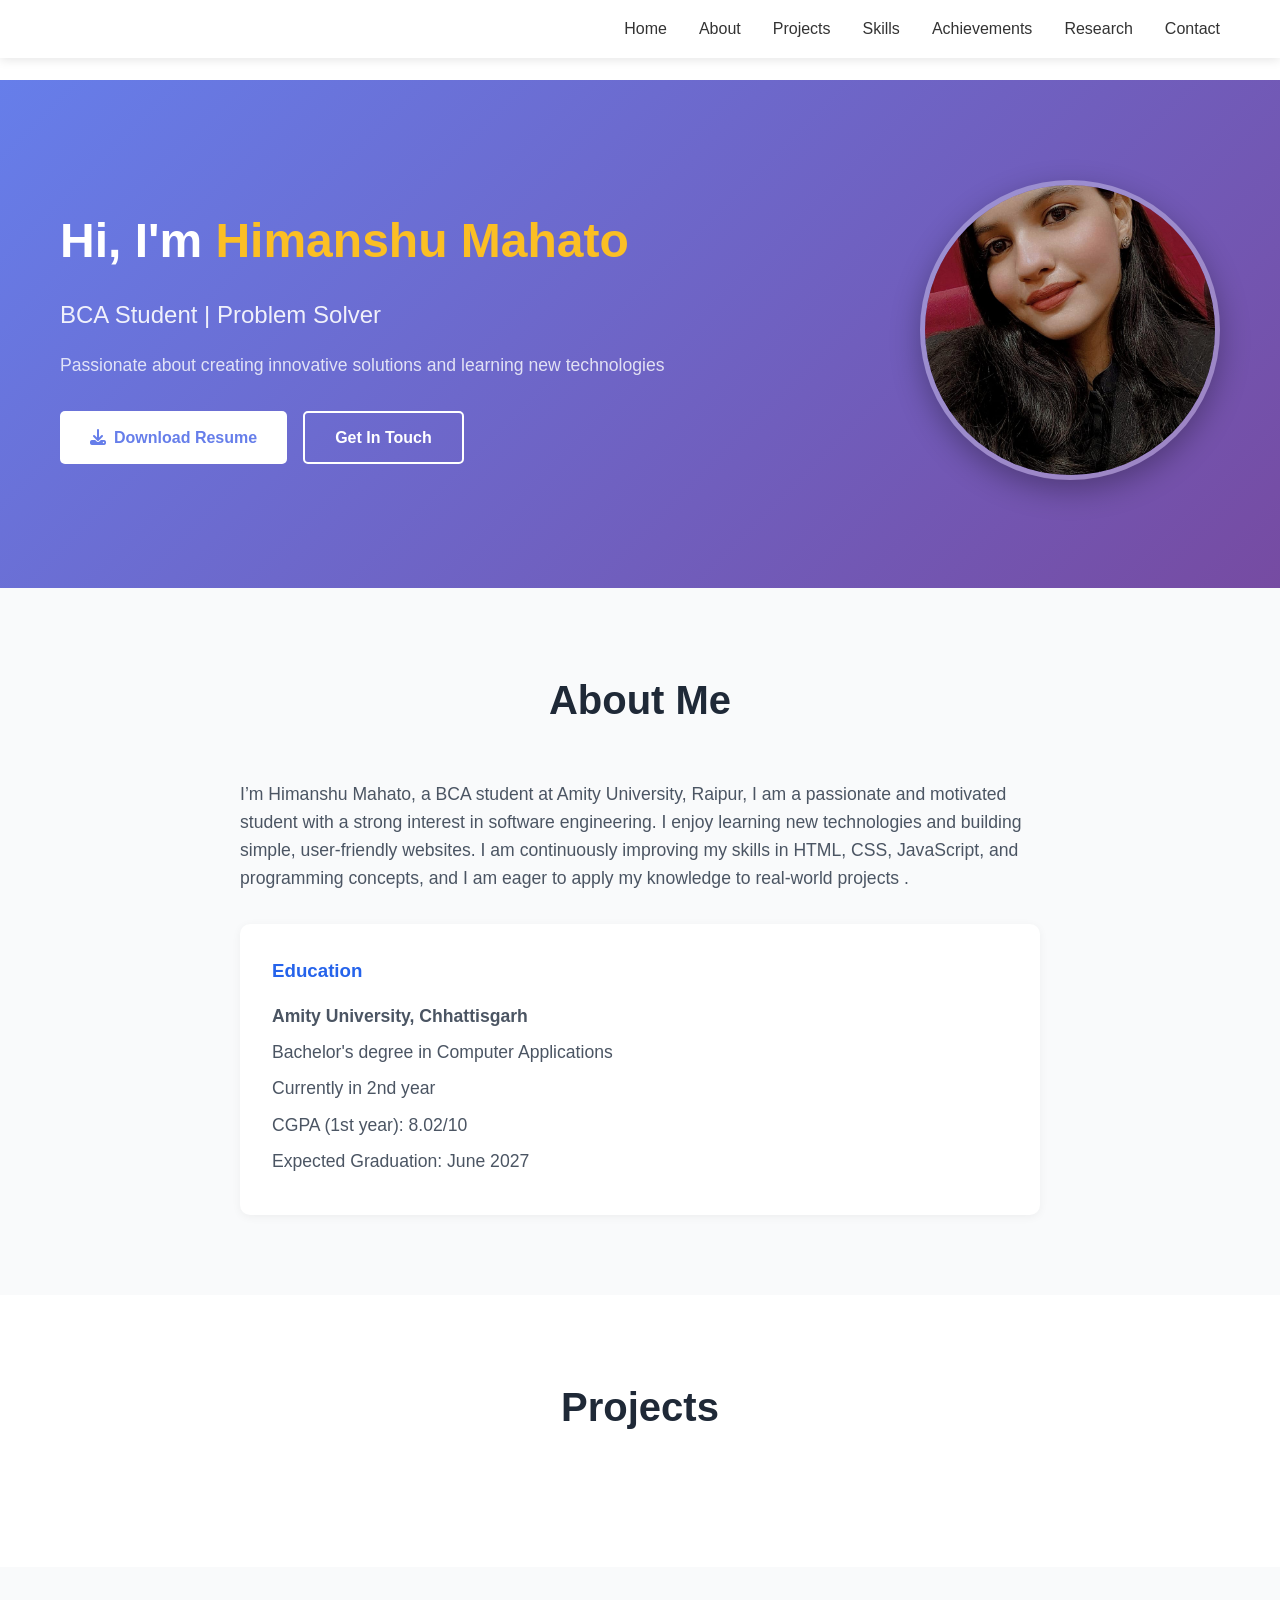
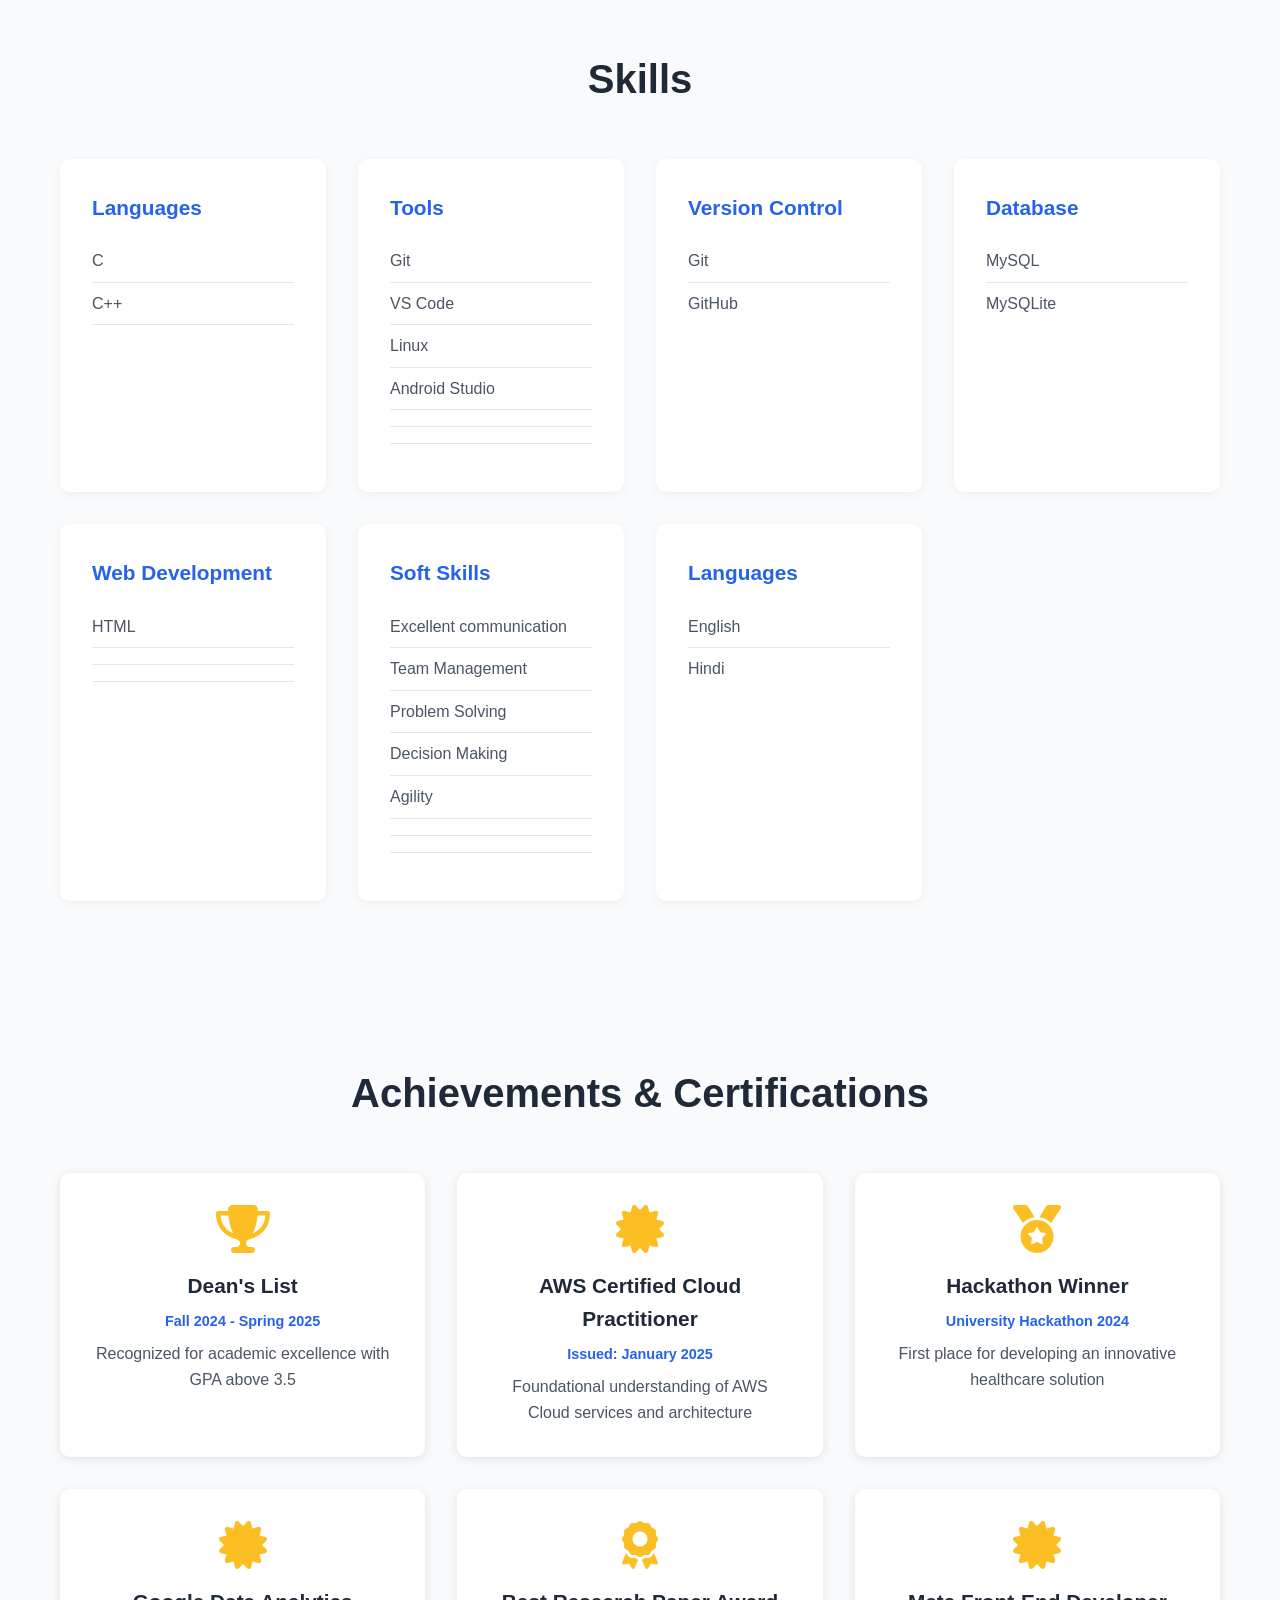
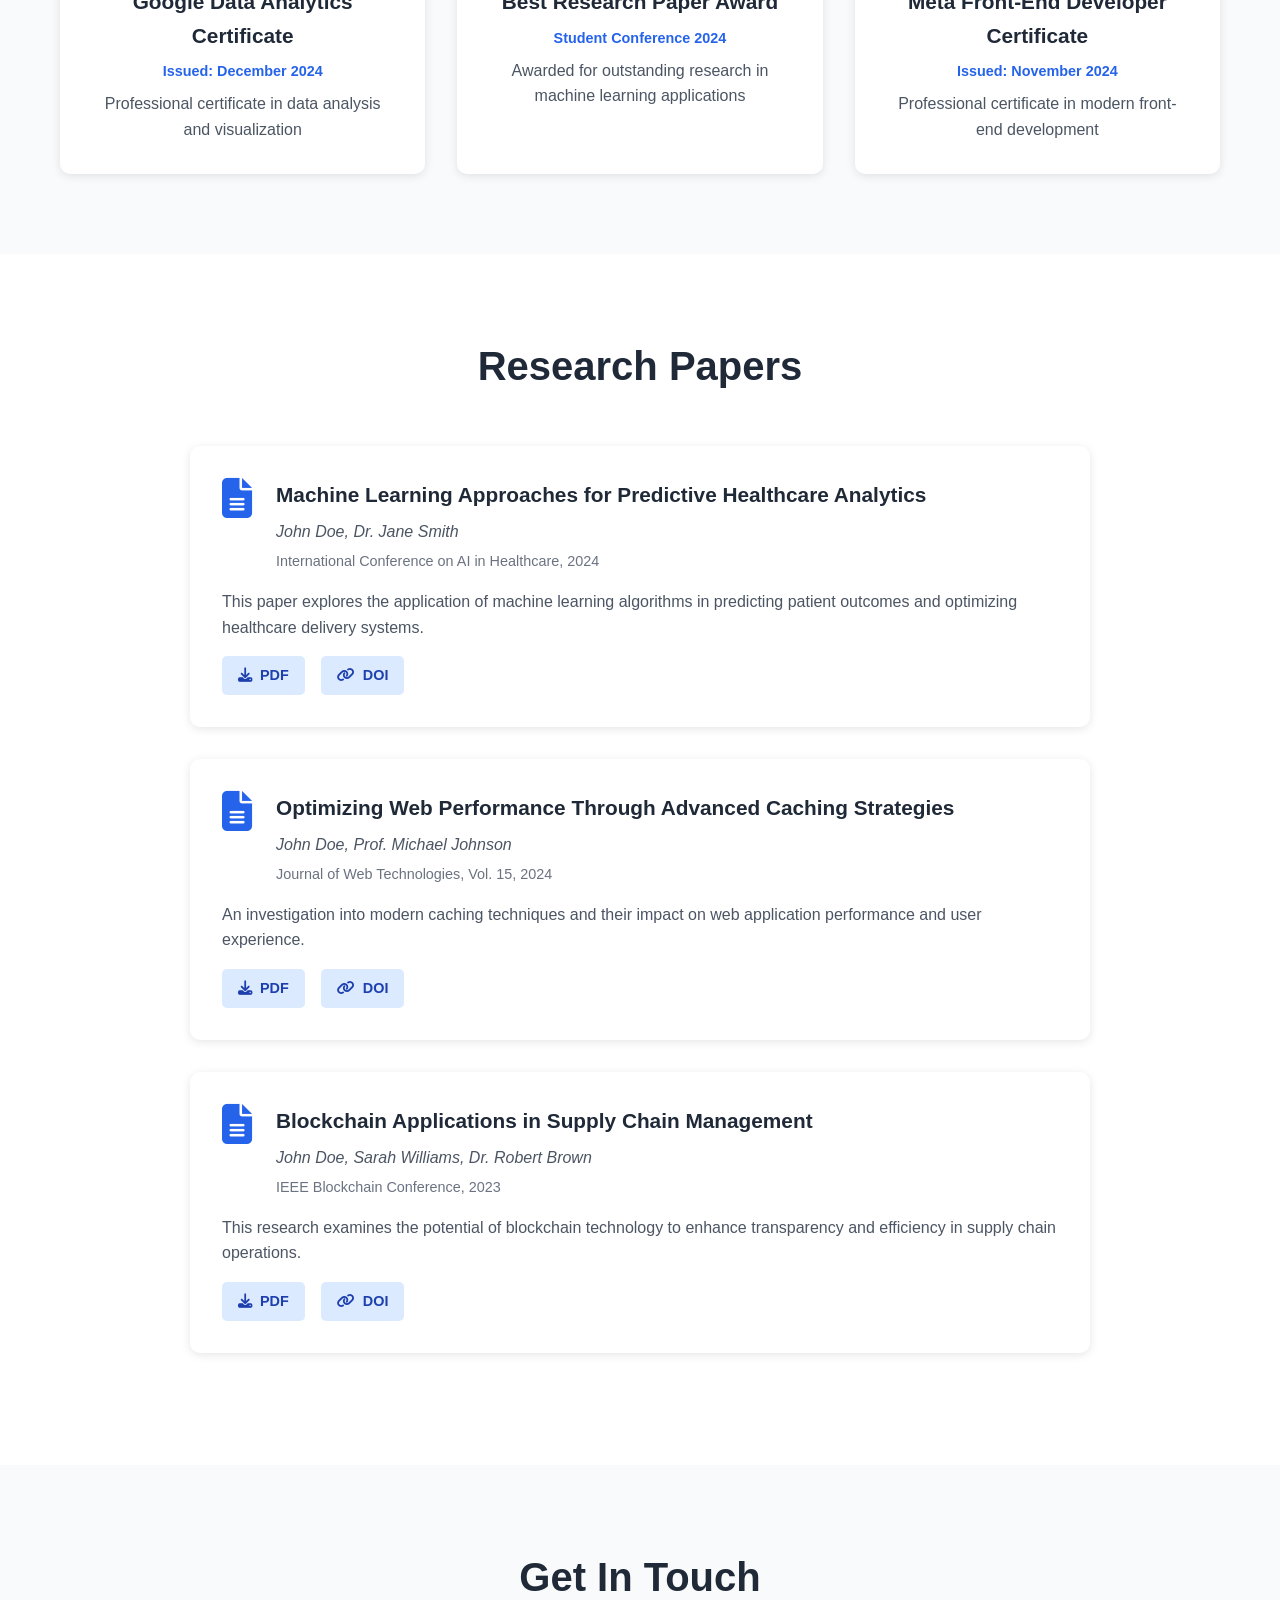
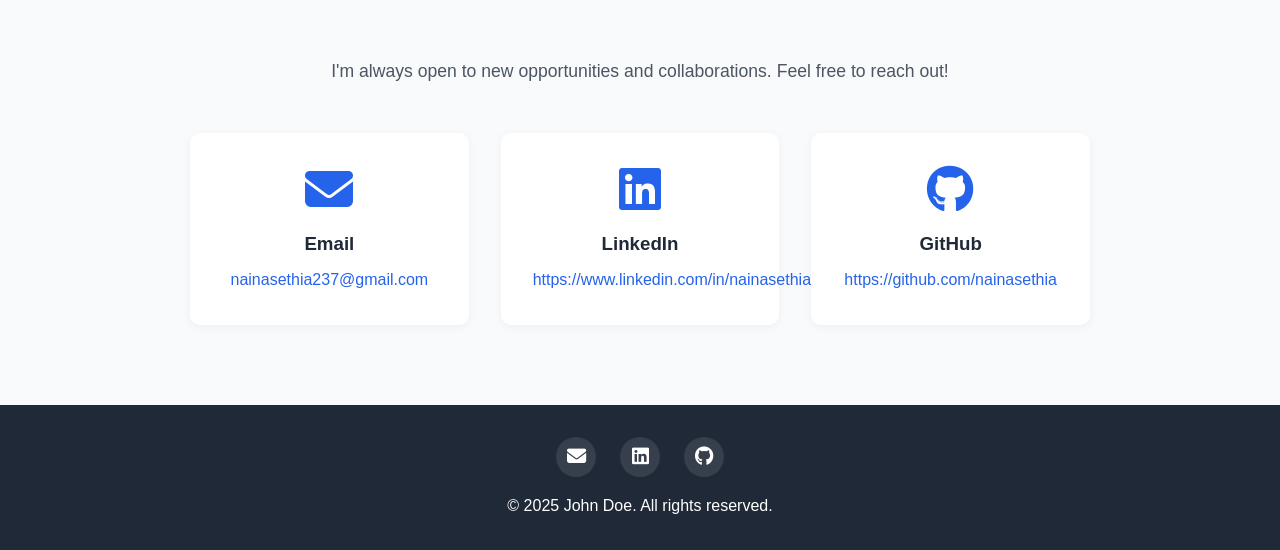
==== index.html @ 403ebb0a "Add files via upload" ====
<!DOCTYPE html>
<html lang="en">

<head>
    <meta charset="UTF-8">
    <meta name="viewport" content="width=device-width, initial-scale=1.0">
    <title>Hiamsshu Mahato's Portfolio
    </title>
    <link rel="stylesheet" href="styles.css">
    <link rel="stylesheet" href="https://cdnjs.cloudflare.com/ajax/libs/font-awesome/6.4.0/css/all.min.css">
</head>

<body>
    <nav class="navbar">
        <div class="container">
            <h1 class="logo"></h1>
            <ul class="nav-links">
                <li><a href="#home">Home</a></li>
                <li><a href="#about">About</a></li>
                <li><a href="#projects">Projects</a></li>
                <li><a href="#skills">Skills</a></li>
                <li><a href="#achievements">Achievements</a></li>
                <li><a href="#research">Research</a></li>
                <li><a href="#contact">Contact</a></li>
            </ul>
        </div>
    </nav>

    <section id="home" class="hero">
        <div class="container hero-container">
            <div class="hero-content">
                <h2>Hi, I'm <span class="highlight">Himanshu Mahato</span></h2>
                <p class="subtitle">BCA Student | Problem Solver</p>
                <p class="description">Passionate about creating innovative solutions and learning new technologies</p>
                <div class="cta-buttons">
                    <a href="resume.pdf" download class="btn btn-primary"><i class="fas fa-download"></i> Download
                        Resume</a>
                    <a href="#contact" class="btn btn-secondary">Get In Touch</a>
                </div>
            </div>
            <div class="hero-image">
                <img src="profile.jpg" alt="John Doe Profile Picture">
            </div>
        </div>
    </section>

    <section id="about" class="about">
        <div class="container">
            <h2 class="section-title">About Me</h2>
            <div class="about-content">
                <div class="about-text">
                    <p>I’m Himanshu Mahato, a BCA student at Amity University, Raipur, I am a passionate and motivated student with a strong interest in software engineering. 
                                     I enjoy learning new technologies and building simple, user-friendly websites. 
                                      I am continuously improving my skills in HTML, CSS, JavaScript, and programming concepts, and I am eager to apply my knowledge to real-world projects .</p>
                    <div class="education">
                        <h3>Education</h3>
                        <p><strong>Amity University, Chhattisgarh</strong></p>
                        <p>Bachelor's degree in Computer Applications</p>
                        <p>Currently in 2nd year</p>
                        <p>CGPA (1st year): 8.02/10</p>
                        <p>Expected Graduation: June 2027</p>

                    </div>
                </div>
            </div>
        </div>
    </section>

    <section id="projects" class="projects">
        <div class="container">
            <h2 class="section-title">Projects</h2>
            <div class="projects-grid">
                <!-- <div class="project-card">
                    <h3>Text Encryption & Decryption using Caesar Cipher </h3>
                    <p>I built a Python tool that encrypts and decrypts messages using the Caesar Cipher, with
                        user-input text and shift values.

                    </p>
                    <div class="tech-stack">
                        <span class="tech-tag">Python</span>
                        <span class="tech-tag">Caesar Cipher Algorithm</span>
                        <span class="tech-tag">GUI</span>

                    </div>
                    <a href="#" class="https://github.com/himanshumahto57-sketch">View Project →</a>
                </div>
                <div class="project-card">
                    <h3>Image Encryption Tool</h3>
                    <p>I created a Python application for basic image encryption using pixel-level techniques like pixel
                        swapping and arithmetic operations, showcasing simple methods for data protection and privacy.
                    </p>
                    <div class="tech-stack">
                        <span class="tech-tag">Python</span>
                        <span class="tech-tag">Pixel Swapping</span>
                        <span class="tech-tag">Arithmetic Operations</span>
                        <span class="tech-tag">Image Processing</span>
                        <span class="tech-tag">Encryption</span>
                        <span class="tech-tag">Decryption</span>
                        <span class="tech-tag">GUI</span>

                    </div>
                    <a href="#" class="https://github.com/himanshumahto57-sketch">View Project →</a>
                </div>
                <div class="project-card">
                    <h3>Password Strength Analyzer</h3>
                    <p>I built a Python program that evaluates password strength based on length, character variety, and
                        special symbols, providing real-time feedback to improve cybersecurity awareness and password
                        hygiene.
                    </p>
                    <div class="tech-stack">
                        <span class="tech-tag">Python</span>
                        <span class="tech-tag">Regular Expressions</span>

                    </div>
                    <a href="#" class="https://github.com/nainasethia/CST_CS_T3.git">View Project →</a>
                </div>
                <div class="project-card">
                    <h3>Basic Keylogger</h3>
                    <p>I designed a controlled-environment keylogger that records keystrokes and securely logs data for
                        analysis, focusing on ethical cybersecurity practices while improving my Python and
                        file-handling skills.

                    </p>
                    <div class="tech-stack">
                        <span class="tech-tag">Python</span>
                        <span class="tech-tag">Keylogger</span>
                        <span class="tech-tag">File Handling</span>
                        <span class="tech-tag">Encryption</span>
                        <span class="tech-tag">Logging</span>

                    </div>
                    <a href="#" class="https://github.com/nainasethia/CST_CS_T4.git">View Project →</a>
                </div>
                <div class="project-card">
                    <h3>Network Management Project</h3>
                    <p>I configured enterprise-style servers on Red Hat Enterprise Linux, setting up domains, secure
                        access controls, and managing network resources to build strong Linux and infrastructure skills.


                    </p>
                    <div class="tech-stack">
                        <span class="tech-tag">Linux</span>
                        <span class="tech-tag">Linux Command</span>
                        <span class="tech-tag">DNS Server</span>

                    </div>
                    <a href="#" class="https://github.com/nainasethia/Network-Management-Project.git">View Project →</a>
                </div>
                <div class="project-card">
                    <h3>Student/Admin Management System</h3>
                    <p>I built a secure multi-role PHP–MySQL web app with core user and admin features, added
                        JavaScript-based client-side validation, and deployed it on WampServer with a structured
                        student/admin database system.


                    </p>
                    <div class="tech-stack">
                        <span class="tech-tag">PHP</span>
                        <span class="tech-tag">MySQL</span>
                        <span class="tech-tag">JavaScript</span>
                        <span class="tech-tag">WampServer</span>
                        <span class="tech-tag">Bootstrap</span>
                        <span class="tech-tag">HTML/CSS</span>

                    </div>
                    <a href="#" class="https://github.com/nainasethia/Student-Admin-Management-System.git">View Project
                        →</a>
                </div>
                <div class="project-card">
                    <h3>Feature-Rich Utility App </h3>
                    <p>I built a feature-rich Android app using Java, Android Studio, and Firebase for authentication
                        and data storage, adding tools like a calculator, torch, connectivity toggles, camera, media
                        player, and sensor features, while managing the full Firebase setup, dependencies, and
                        permissions.

                    </p>
                    <div class="tech-stack">
                        <span class="tech-tag">Java</span>
                        <span class="tech-tag">Android Studio</span>
                        <span class="tech-tag">Firebase</span>

                    </div>
                    <a href="#" class="https://github.com/nainasethia/Feature-Rich-Utility-App.git">View Project →</a>
                </div>
            </div> -->
        </div>
    </section>

    <section id="skills" class="skills">
        <div class="container">
            <h2 class="section-title">Skills</h2>
            <div class="skills-grid">
                <div class="skill-category">
                    <h3>Languages</h3>
                    <ul>
                        <li>C</li>
                        <li>C++</li>
                        <li></li>
                    </ul>
                </div>
                <div class="skill-category">
                    <h3>Tools</h3>
                    <ul>
                        <li>Git</li>
                        <li>VS Code</li>
                        <li>Linux</li>
                        <li>Android Studio</li>
                        <li></li>
                        <li></li>
                        <li></li>

                    </ul>
                </div>
                <div class="skill-category">
                    <h3>Version Control</h3>
                    <ul>
                        <li>Git</li>
                        <li>GitHub</li>
                    </ul>
                </div>
                <div class="skill-category">
                    <h3>Database</h3>
                    <ul>
                        <li>MySQL</li>
                        <li>MySQLite</li>
                    </ul>
                </div>
                <div class="skill-category">
                    <h3>Web Development</h3>
                    <ul>
                        <li>HTML</li>
                        <li></li>
                        <li></li>
                        <li></li>
                    </ul>
                </div>
                <div class="skill-category">
                    <h3>Soft Skills</h3>
                    <ul>
                        <li>Excellent communication</li>
                        <li>Team Management</li>
                        <li>Problem Solving</li>
                        <li>Decision Making</li>
                        <li>Agility</li>
                        <li></li>
                        <li></li>
                        <li></li>

                    </ul>
                </div>
                <div class="skill-category">
                    <h3>Languages</h3>
                    <ul>
                        <li>English</li>
                        <li>Hindi</li>
                    </ul>
                </div>
            </div>
        </div>
    </section>

    <section id="achievements" class="achievements">
        <div class="container">
            <h2 class="section-title">Achievements & Certifications</h2>
            <div class="achievements-grid">
                <div class="achievement-card">
                    <i class="fas fa-trophy achievement-icon"></i>
                    <h3>Dean's List</h3>
                    <p class="achievement-date">Fall 2024 - Spring 2025</p>
                    <p>Recognized for academic excellence with GPA above 3.5</p>
                </div>
                <div class="achievement-card">
                    <i class="fas fa-certificate achievement-icon"></i>
                    <h3>AWS Certified Cloud Practitioner</h3>
                    <p class="achievement-date">Issued: January 2025</p>
                    <p>Foundational understanding of AWS Cloud services and architecture</p>
                </div>
                <div class="achievement-card">
                    <i class="fas fa-medal achievement-icon"></i>
                    <h3>Hackathon Winner</h3>
                    <p class="achievement-date">University Hackathon 2024</p>
                    <p>First place for developing an innovative healthcare solution</p>
                </div>
                <div class="achievement-card">
                    <i class="fas fa-certificate achievement-icon"></i>
                    <h3>Google Data Analytics Certificate</h3>
                    <p class="achievement-date">Issued: December 2024</p>
                    <p>Professional certificate in data analysis and visualization</p>
                </div>
                <div class="achievement-card">
                    <i class="fas fa-award achievement-icon"></i>
                    <h3>Best Research Paper Award</h3>
                    <p class="achievement-date">Student Conference 2024</p>
                    <p>Awarded for outstanding research in machine learning applications</p>
                </div>
                <div class="achievement-card">
                    <i class="fas fa-certificate achievement-icon"></i>
                    <h3>Meta Front-End Developer Certificate</h3>
                    <p class="achievement-date">Issued: November 2024</p>
                    <p>Professional certificate in modern front-end development</p>
                </div>
            </div>
        </div>
    </section>

    <section id="research" class="research">
        <div class="container">
            <h2 class="section-title">Research Papers</h2>
            <div class="research-list">
                <div class="research-paper">
                    <div class="paper-header">
                        <i class="fas fa-file-alt paper-icon"></i>
                        <div class="paper-info">
                            <h3>Machine Learning Approaches for Predictive Healthcare Analytics</h3>
                            <p class="paper-authors">John Doe, Dr. Jane Smith</p>
                            <p class="paper-venue">International Conference on AI in Healthcare, 2024</p>
                        </div>
                    </div>
                    <p class="paper-abstract">This paper explores the application of machine learning algorithms in
                        predicting patient outcomes and optimizing healthcare delivery systems.</p>
                    <div class="paper-links">
                        <a href="#" class="paper-link"><i class="fas fa-download"></i> PDF</a>
                        <a href="#" class="paper-link"><i class="fas fa-link"></i> DOI</a>
                    </div>
                </div>
                <div class="research-paper">
                    <div class="paper-header">
                        <i class="fas fa-file-alt paper-icon"></i>
                        <div class="paper-info">
                            <h3>Optimizing Web Performance Through Advanced Caching Strategies</h3>
                            <p class="paper-authors">John Doe, Prof. Michael Johnson</p>
                            <p class="paper-venue">Journal of Web Technologies, Vol. 15, 2024</p>
                        </div>
                    </div>
                    <p class="paper-abstract">An investigation into modern caching techniques and their impact on web
                        application performance and user experience.</p>
                    <div class="paper-links">
                        <a href="#" class="paper-link"><i class="fas fa-download"></i> PDF</a>
                        <a href="#" class="paper-link"><i class="fas fa-link"></i> DOI</a>
                    </div>
                </div>
                <div class="research-paper">
                    <div class="paper-header">
                        <i class="fas fa-file-alt paper-icon"></i>
                        <div class="paper-info">
                            <h3>Blockchain Applications in Supply Chain Management</h3>
                            <p class="paper-authors">John Doe, Sarah Williams, Dr. Robert Brown</p>
                            <p class="paper-venue">IEEE Blockchain Conference, 2023</p>
                        </div>
                    </div>
                    <p class="paper-abstract">This research examines the potential of blockchain technology to enhance
                        transparency and efficiency in supply chain operations.</p>
                    <div class="paper-links">
                        <a href="#" class="paper-link"><i class="fas fa-download"></i> PDF</a>
                        <a href="#" class="paper-link"><i class="fas fa-link"></i> DOI</a>
                    </div>
                </div>
            </div>
        </div>
    </section>

    <section id="contact" class="contact">
        <div class="container">
            <h2 class="section-title">Get In Touch</h2>
            <p class="contact-intro">I'm always open to new opportunities and collaborations. Feel free to reach out!
            </p>
            <div class="contact-methods">
                <div class="contact-item">
                    <i class="fas fa-envelope contact-icon"></i>
                    <h3>Email</h3>
                    <p><a href="mailto:john.doe@email.com">nainasethia237@gmail.com</a></p>
                </div>
                <div class="contact-item">
                    <i class="fab fa-linkedin contact-icon"></i>
                    <h3>LinkedIn</h3>
                    <p><a href="#" target="_blank">https://www.linkedin.com/in/nainasethia/</a></p>
                </div>
                <div class="contact-item">
                    <i class="fab fa-github contact-icon"></i>
                    <h3>GitHub</h3>
                    <p><a href="#" target="_blank">https://github.com/nainasethia</a></p>
                </div>
            </div>
        </div>
    </section>

    <footer>
        <div class="container">
            <div class="footer-social">
                <a href="mailto:john.doe@email.com" class="footer-icon" title="Email">
                    <i class="fas fa-envelope"></i>
                </a>
                <a href="#" target="_blank" class="footer-icon" title="LinkedIn">
                    <i class="fab fa-linkedin"></i>
                </a>
                <a href="#" target="_blank" class="footer-icon" title="GitHub">
                    <i class="fab fa-github"></i>
                </a>
            </div>
            <p>&copy; 2025 John Doe. All rights reserved.</p>
        </div>
    </footer>
</body>

</html>
---- styles.css ----
* {
    margin: 0;
    padding: 0;
    box-sizing: border-box;
}

body {
    font-family: 'Segoe UI', Tahoma, Geneva, Verdana, sans-serif;
    line-height: 1.6;
    color: #333;
}

.container {
    max-width: 1200px;
    margin: 0 auto;
    padding: 0 20px;
}

/* Navbar */
.navbar {
    background: #fff;
    box-shadow: 0 2px 10px rgba(0, 0, 0, 0.1);
    position: fixed;
    width: 100%;
    top: 0;
    z-index: 1000;
}

.navbar .container {
    display: flex;
    justify-content: space-between;
    align-items: center;
    padding: 1rem 20px;
}

.logo {
    font-size: 1.5rem;
    font-weight: bold;
    color: #2563eb;
}

.nav-links {
    display: flex;
    list-style: none;
    gap: 2rem;
}

.nav-links a {
    text-decoration: none;
    color: #333;
    font-weight: 500;
    transition: color 0.3s;
}

.nav-links a:hover {
    color: #2563eb;
}

/* Hero Section */
.hero {
    margin-top: 80px;
    padding: 100px 0;
    background: linear-gradient(135deg, #667eea 0%, #764ba2 100%);
    color: white;
}

.hero-container {
    display: flex;
    align-items: center;
    justify-content: space-between;
    gap: 3rem;
}

.hero-content {
    flex: 1;
    text-align: left;
}

.hero h2 {
    font-size: 3rem;
    margin-bottom: 1rem;
}

.highlight {
    color: #fbbf24;
}

.subtitle {
    font-size: 1.5rem;
    margin-bottom: 1rem;
    opacity: 0.9;
}

.description {
    font-size: 1.1rem;
    margin-bottom: 2rem;
    opacity: 0.8;
}

.cta-buttons {
    display: flex;
    gap: 1rem;
}

.btn {
    padding: 12px 30px;
    text-decoration: none;
    border-radius: 5px;
    font-weight: 600;
    transition: transform 0.3s, box-shadow 0.3s;
    display: inline-flex;
    align-items: center;
    gap: 0.5rem;
}

.btn:hover {
    transform: translateY(-2px);
    box-shadow: 0 5px 15px rgba(0, 0, 0, 0.2);
}

.btn-primary {
    background: white;
    color: #667eea;
}

.btn-secondary {
    background: transparent;
    color: white;
    border: 2px solid white;
}

.hero-image {
    flex-shrink: 0;
}

.hero-image img {
    width: 300px;
    height: 300px;
    border-radius: 50%;
    object-fit: cover;
    border: 5px solid rgba(255, 255, 255, 0.3);
    box-shadow: 0 10px 30px rgba(0, 0, 0, 0.3);
    transition: transform 0.3s;
}

.hero-image img:hover {
    transform: scale(1.05);
}

/* About Section */
.about {
    padding: 80px 0;
    background: #f9fafb;
}

.section-title {
    text-align: center;
    font-size: 2.5rem;
    margin-bottom: 3rem;
    color: #1f2937;
}

.about-text {
    max-width: 800px;
    margin: 0 auto;
}

.about-text p {
    font-size: 1.1rem;
    margin-bottom: 1.5rem;
    color: #4b5563;
}

.education {
    margin-top: 2rem;
    padding: 2rem;
    background: white;
    border-radius: 10px;
    box-shadow: 0 2px 10px rgba(0, 0, 0, 0.05);
}

.education h3 {
    color: #2563eb;
    margin-bottom: 1rem;
}

.education p {
    margin-bottom: 0.5rem;
}

/* Projects Section */
.projects {
    padding: 80px 0;
}

.projects-grid {
    display: grid;
    grid-template-columns: repeat(auto-fit, minmax(300px, 1fr));
    gap: 2rem;
}

.project-card {
    background: white;
    padding: 2rem;
    border-radius: 10px;
    box-shadow: 0 2px 10px rgba(0, 0, 0, 0.1);
    transition: transform 0.3s, box-shadow 0.3s;
}

.project-card:hover {
    transform: translateY(-5px);
    box-shadow: 0 5px 20px rgba(0, 0, 0, 0.15);
}

.project-card h3 {
    color: #1f2937;
    margin-bottom: 1rem;
}

.project-card p {
    color: #4b5563;
    margin-bottom: 1rem;
}

.tech-stack {
    display: flex;
    flex-wrap: wrap;
    gap: 0.5rem;
    margin-bottom: 1rem;
}

.tech-tag {
    background: #dbeafe;
    color: #1e40af;
    padding: 0.3rem 0.8rem;
    border-radius: 20px;
    font-size: 0.85rem;
}

.project-link {
    color: #2563eb;
    text-decoration: none;
    font-weight: 600;
}

.project-link:hover {
    text-decoration: underline;
}

/* Skills Section */
.skills {
    padding: 80px 0;
    background: #f9fafb;
}

.skills-grid {
    display: grid;
    grid-template-columns: repeat(auto-fit, minmax(250px, 1fr));
    gap: 2rem;
}

.skill-category {
    background: white;
    padding: 2rem;
    border-radius: 10px;
    box-shadow: 0 2px 10px rgba(0, 0, 0, 0.05);
}

.skill-category h3 {
    color: #2563eb;
    margin-bottom: 1rem;
    font-size: 1.3rem;
}

.skill-category ul {
    list-style: none;
}

.skill-category li {
    padding: 0.5rem 0;
    color: #4b5563;
    border-bottom: 1px solid #e5e7eb;
}

.skill-category li:last-child {
    border-bottom: none;
}

/* Achievements Section */
.achievements {
    padding: 80px 0;
    background: #f9fafb;
}

.achievements-grid {
    display: grid;
    grid-template-columns: repeat(auto-fit, minmax(300px, 1fr));
    gap: 2rem;
}

.achievement-card {
    background: white;
    padding: 2rem;
    border-radius: 10px;
    box-shadow: 0 2px 10px rgba(0, 0, 0, 0.1);
    text-align: center;
    transition: transform 0.3s, box-shadow 0.3s;
}

.achievement-card:hover {
    transform: translateY(-5px);
    box-shadow: 0 5px 20px rgba(0, 0, 0, 0.15);
}

.achievement-icon {
    font-size: 3rem;
    color: #fbbf24;
    margin-bottom: 1rem;
}

.achievement-card h3 {
    color: #1f2937;
    margin-bottom: 0.5rem;
    font-size: 1.3rem;
}

.achievement-date {
    color: #2563eb;
    font-weight: 600;
    margin-bottom: 0.5rem;
    font-size: 0.9rem;
}

.achievement-card p:last-child {
    color: #4b5563;
    line-height: 1.6;
}

/* Research Section */
.research {
    padding: 80px 0;
}

.research-list {
    max-width: 900px;
    margin: 0 auto;
}

.research-paper {
    background: white;
    padding: 2rem;
    border-radius: 10px;
    box-shadow: 0 2px 10px rgba(0, 0, 0, 0.1);
    margin-bottom: 2rem;
    transition: transform 0.3s, box-shadow 0.3s;
}

.research-paper:hover {
    transform: translateY(-3px);
    box-shadow: 0 5px 20px rgba(0, 0, 0, 0.15);
}

.paper-header {
    display: flex;
    gap: 1.5rem;
    margin-bottom: 1rem;
}

.paper-icon {
    font-size: 2.5rem;
    color: #2563eb;
    flex-shrink: 0;
}

.paper-info h3 {
    color: #1f2937;
    margin-bottom: 0.5rem;
    font-size: 1.3rem;
}

.paper-authors {
    color: #4b5563;
    font-style: italic;
    margin-bottom: 0.3rem;
}

.paper-venue {
    color: #6b7280;
    font-size: 0.9rem;
}

.paper-abstract {
    color: #4b5563;
    line-height: 1.6;
    margin-bottom: 1rem;
}

.paper-links {
    display: flex;
    gap: 1rem;
}

.paper-link {
    display: inline-flex;
    align-items: center;
    gap: 0.5rem;
    padding: 0.5rem 1rem;
    background: #dbeafe;
    color: #1e40af;
    text-decoration: none;
    border-radius: 5px;
    font-weight: 600;
    font-size: 0.9rem;
    transition: background 0.3s;
}

.paper-link:hover {
    background: #bfdbfe;
}

/* Contact Section */
.contact {
    padding: 80px 0;
    background: #f9fafb;
}

.contact-intro {
    text-align: center;
    font-size: 1.1rem;
    color: #4b5563;
    margin-bottom: 3rem;
}

.contact-methods {
    display: grid;
    grid-template-columns: repeat(auto-fit, minmax(250px, 1fr));
    gap: 2rem;
    max-width: 900px;
    margin: 0 auto;
}

.contact-item {
    text-align: center;
    padding: 2rem;
    background: white;
    border-radius: 10px;
    box-shadow: 0 2px 10px rgba(0, 0, 0, 0.05);
    transition: transform 0.3s, box-shadow 0.3s;
}

.contact-item:hover {
    transform: translateY(-5px);
    box-shadow: 0 5px 20px rgba(0, 0, 0, 0.1);
}

.contact-icon {
    font-size: 3rem;
    color: #2563eb;
    margin-bottom: 1rem;
}

.contact-item h3 {
    color: #1f2937;
    margin-bottom: 0.5rem;
}

.contact-item a {
    color: #2563eb;
    text-decoration: none;
}

.contact-item a:hover {
    text-decoration: underline;
}

/* Footer */
footer {
    background: #1f2937;
    color: white;
    text-align: center;
    padding: 2rem 0;
}

.footer-social {
    display: flex;
    justify-content: center;
    gap: 1.5rem;
    margin-bottom: 1rem;
}

.footer-icon {
    width: 40px;
    height: 40px;
    display: flex;
    align-items: center;
    justify-content: center;
    background: rgba(255, 255, 255, 0.1);
    color: white;
    border-radius: 50%;
    text-decoration: none;
    font-size: 1.2rem;
    transition: background 0.3s, transform 0.3s;
}

.footer-icon:hover {
    background: rgba(255, 255, 255, 0.2);
    transform: scale(1.1);
}

/* Responsive Design */
@media (max-width: 768px) {
    .nav-links {
        gap: 1rem;
        font-size: 0.9rem;
    }

    .hero-container {
        flex-direction: column-reverse;
        text-align: center;
    }

    .hero-content {
        text-align: center;
    }

    .hero h2 {
        font-size: 2rem;
    }

    .subtitle {
        font-size: 1.2rem;
    }

    .hero-image img {
        width: 200px;
        height: 200px;
    }

    .cta-buttons {
        flex-direction: column;
        align-items: center;
    }

    .section-title {
        font-size: 2rem;
    }
}
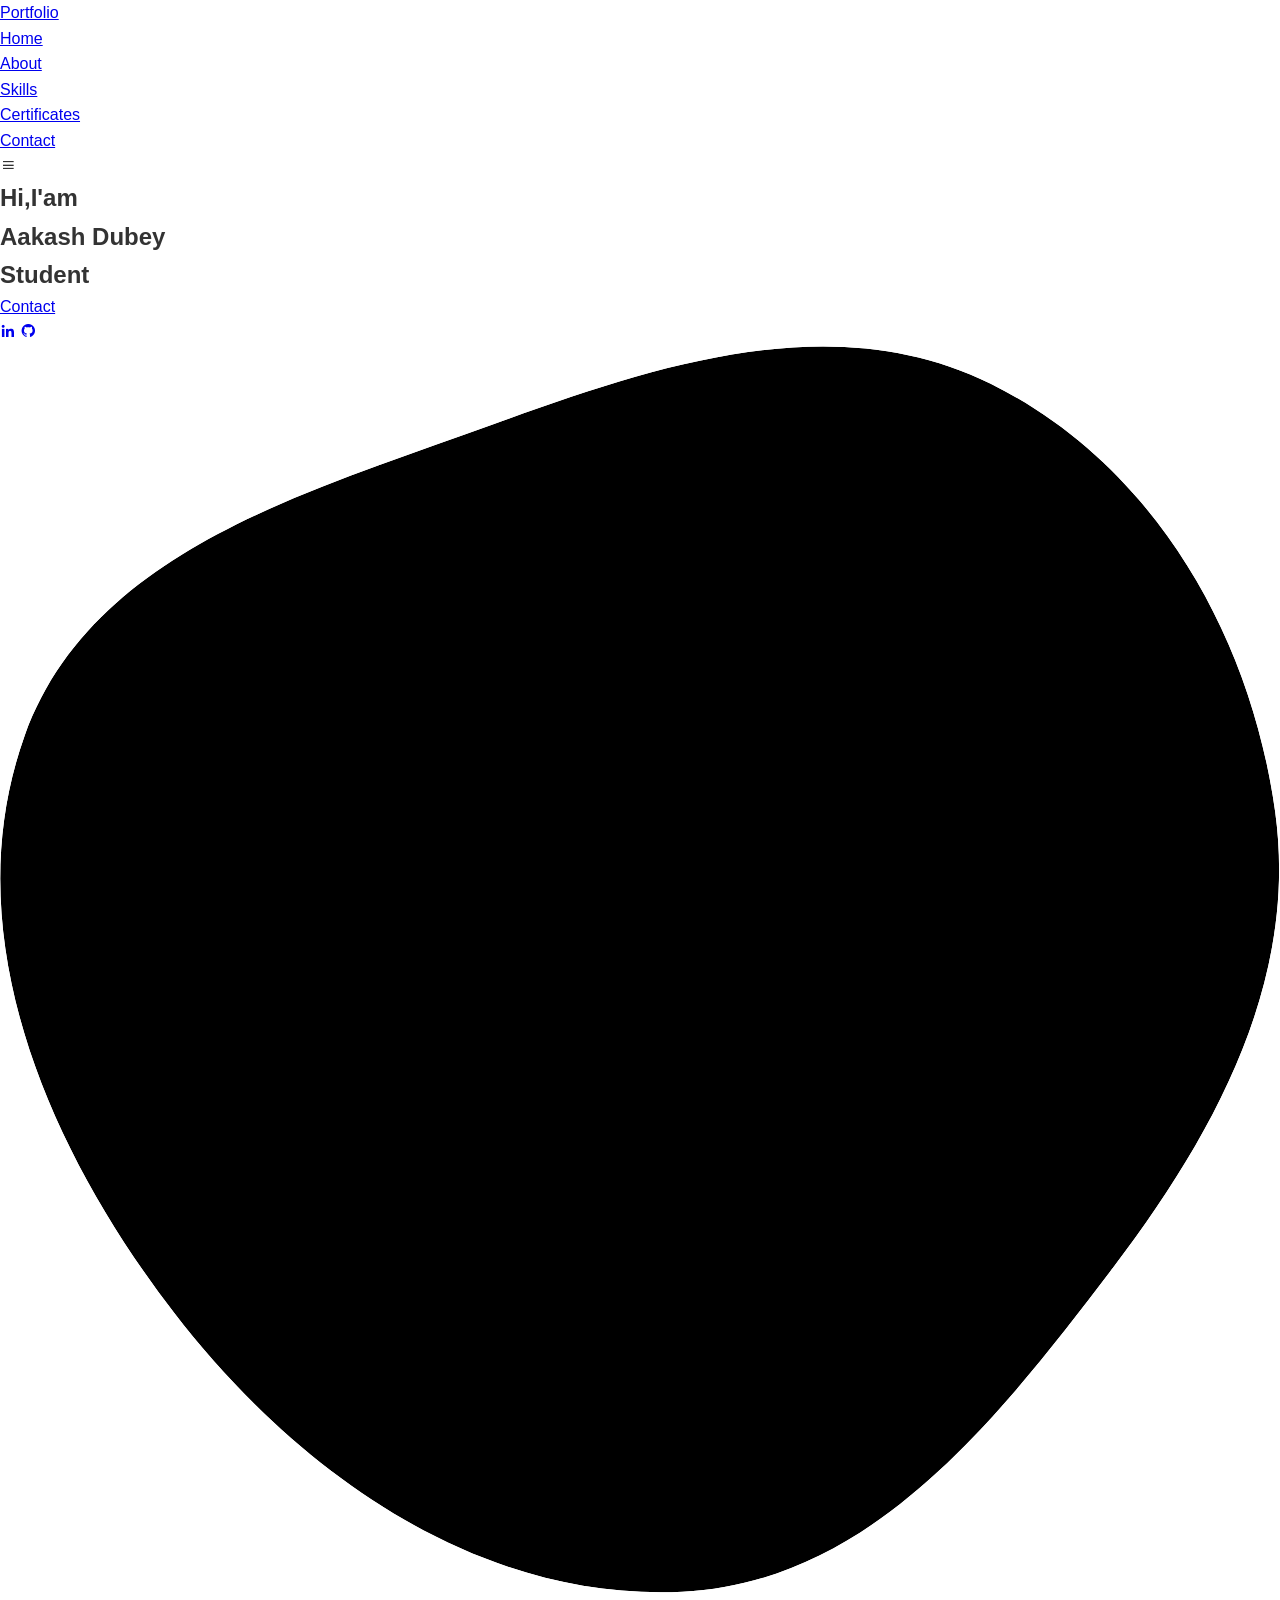
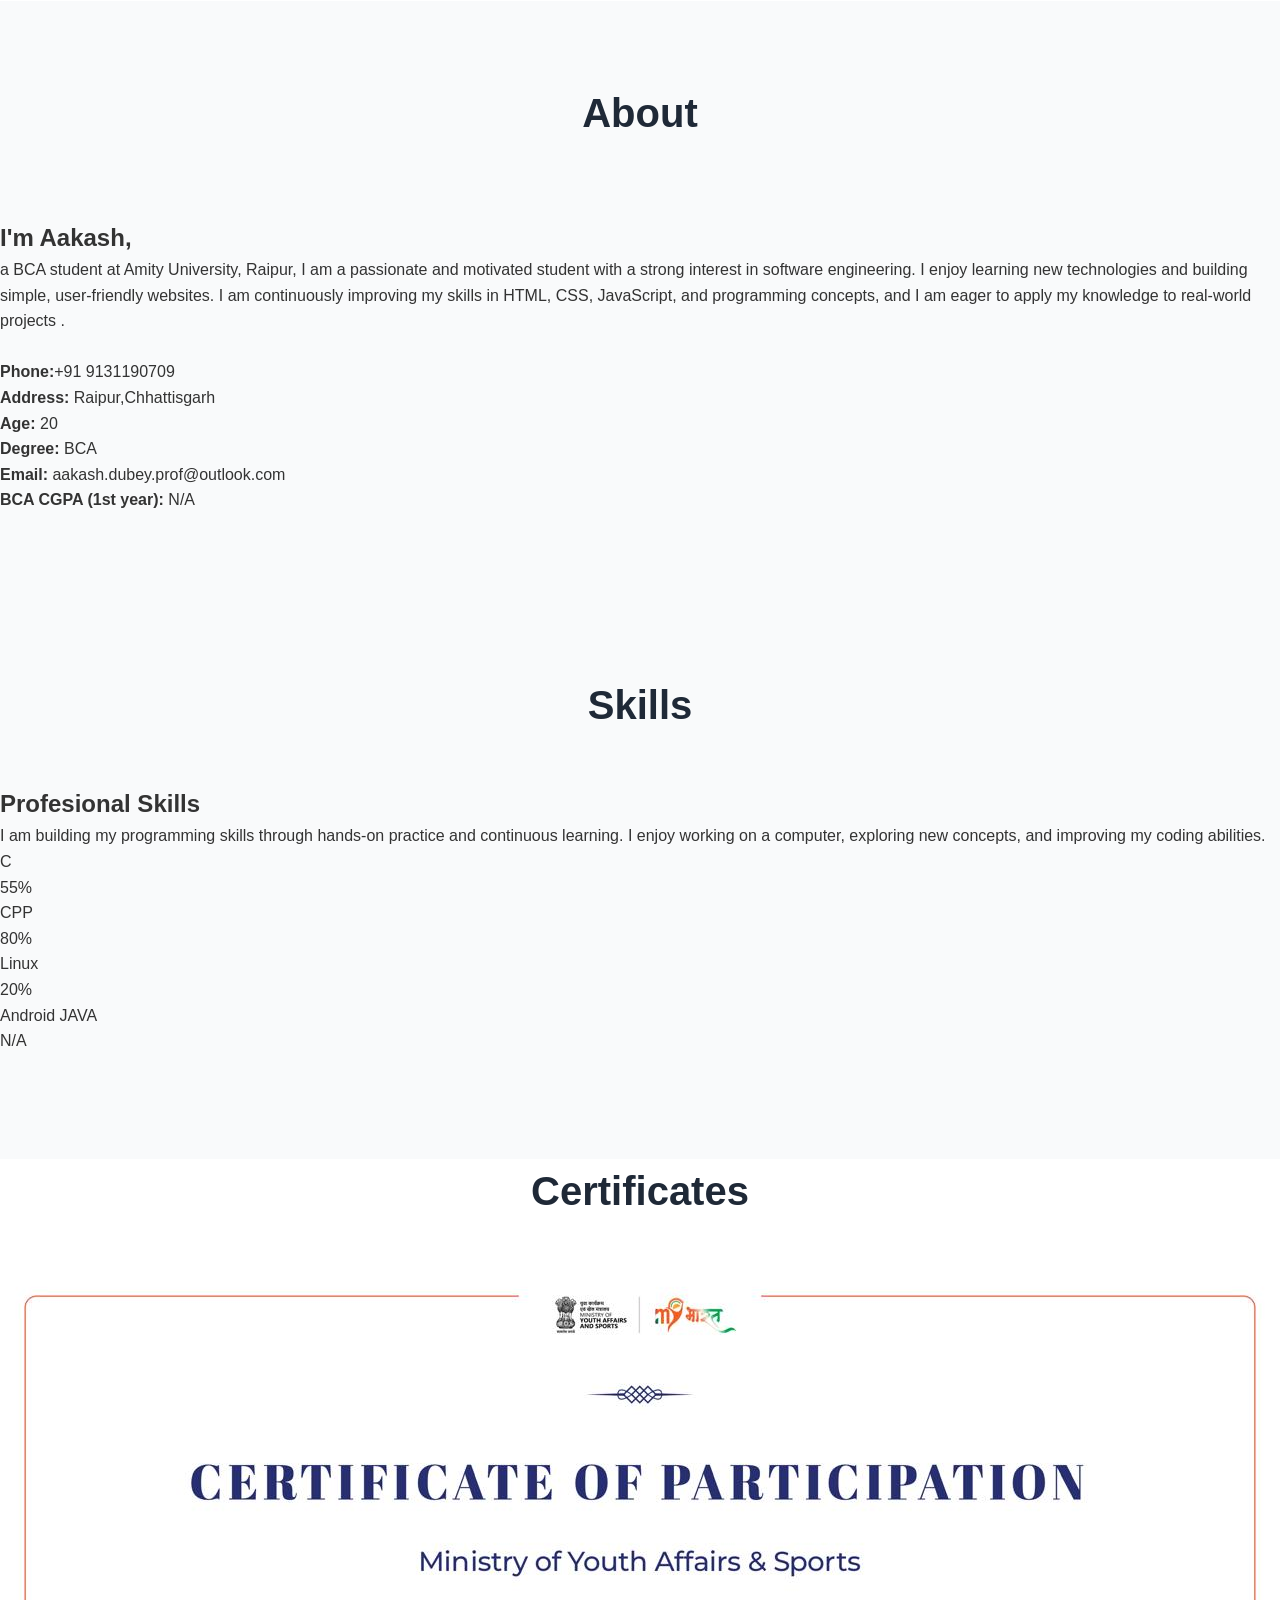
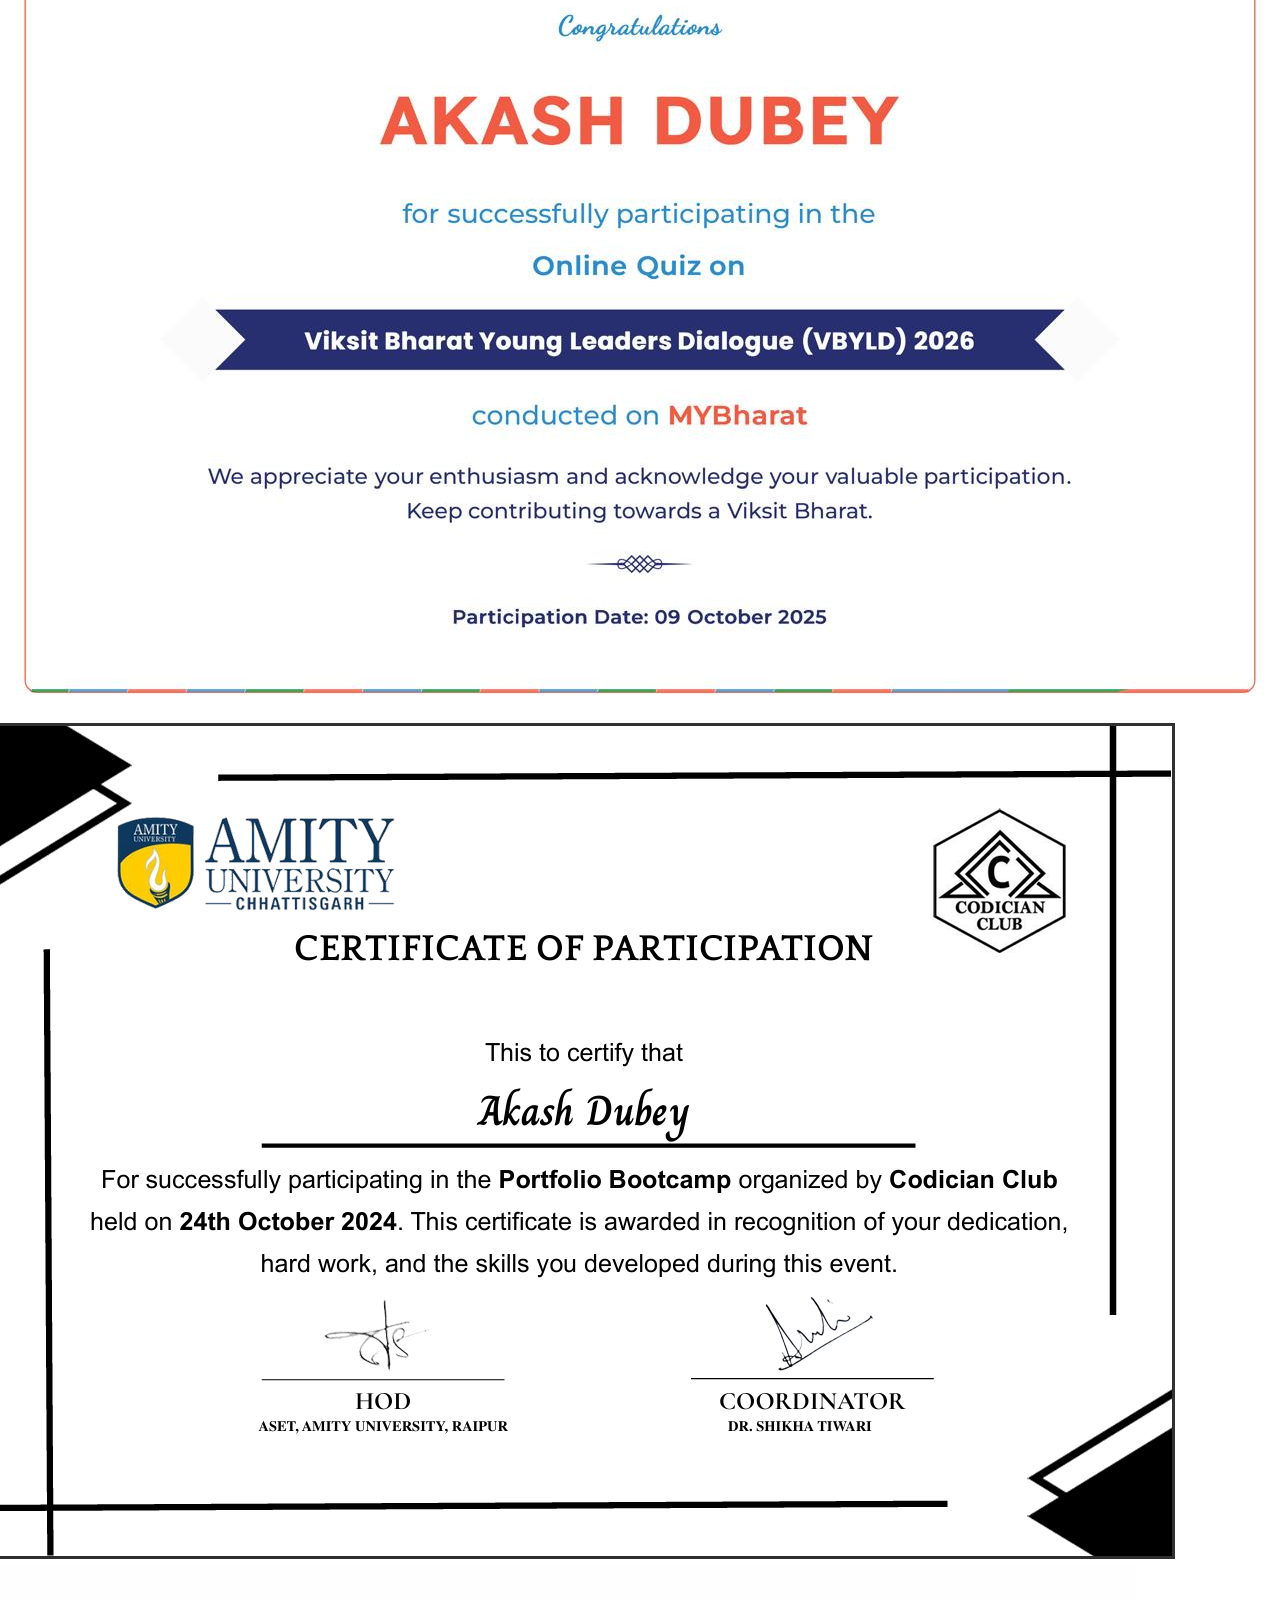
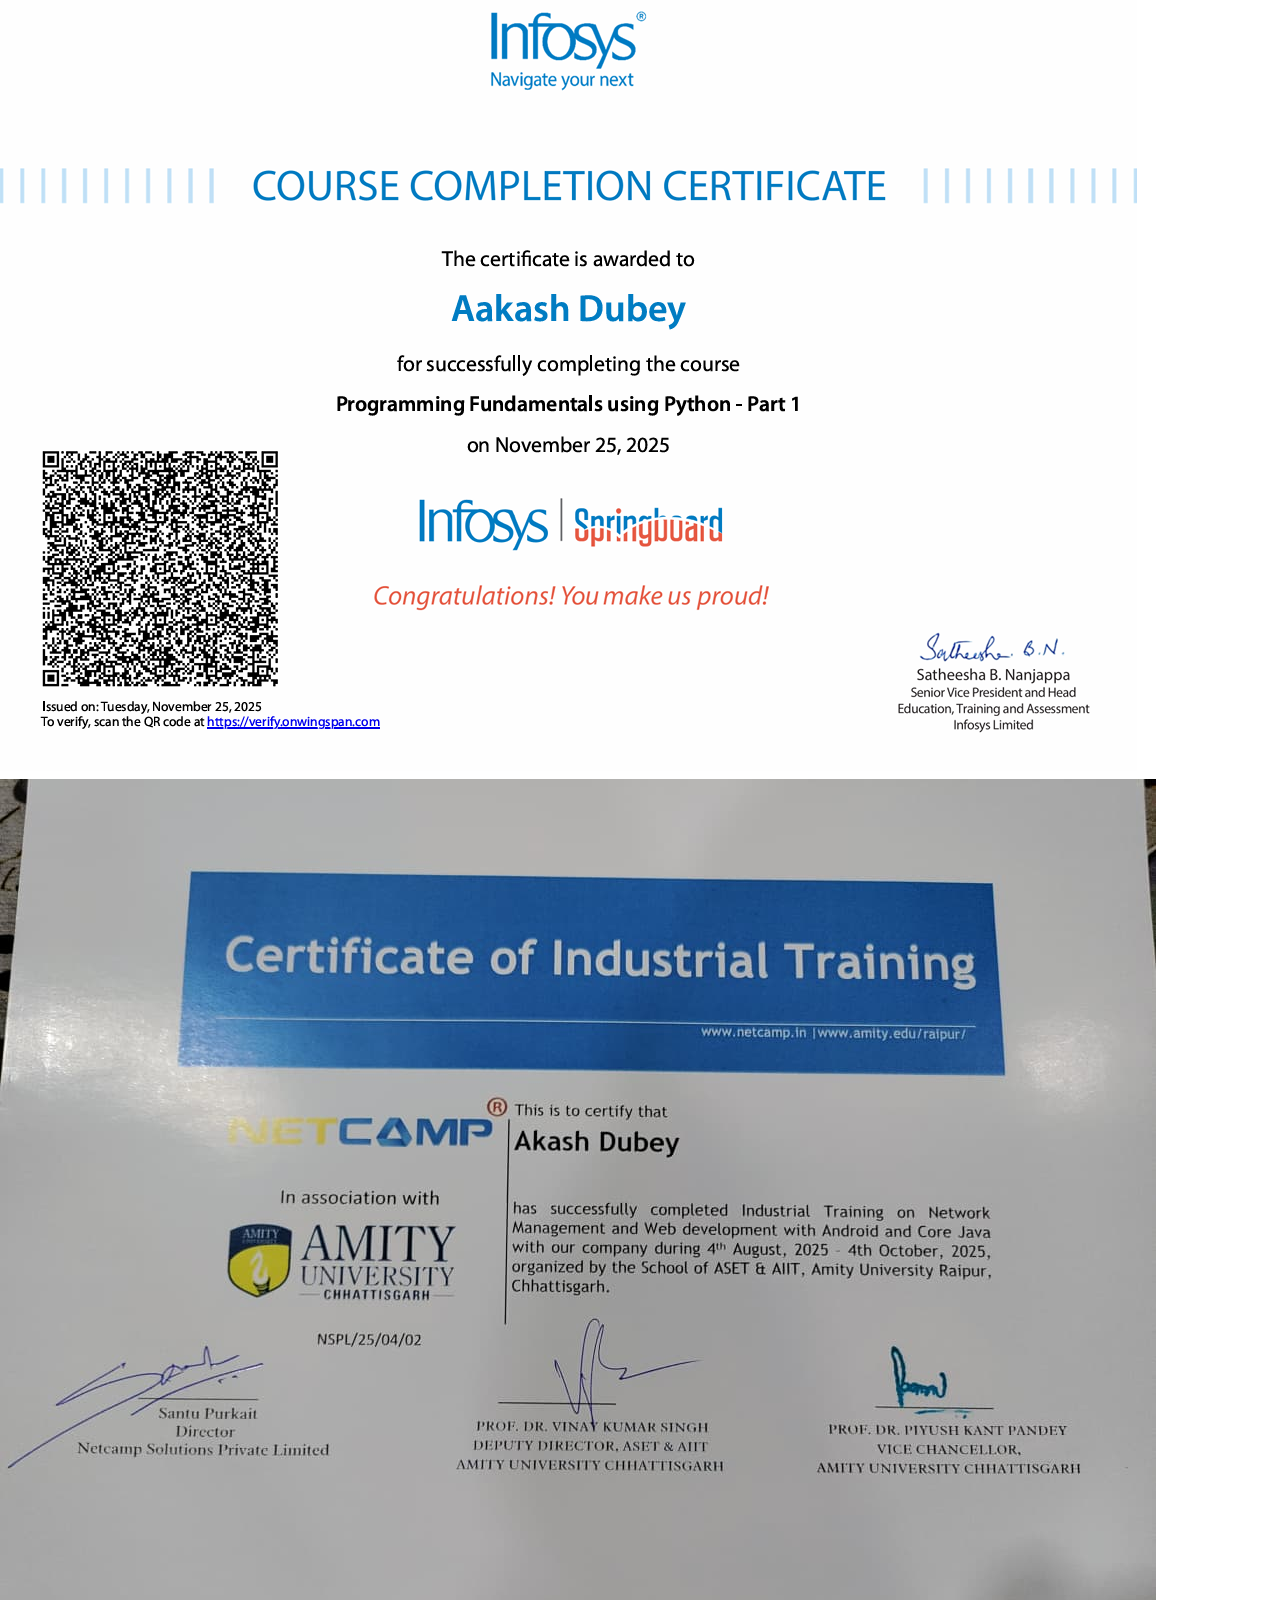
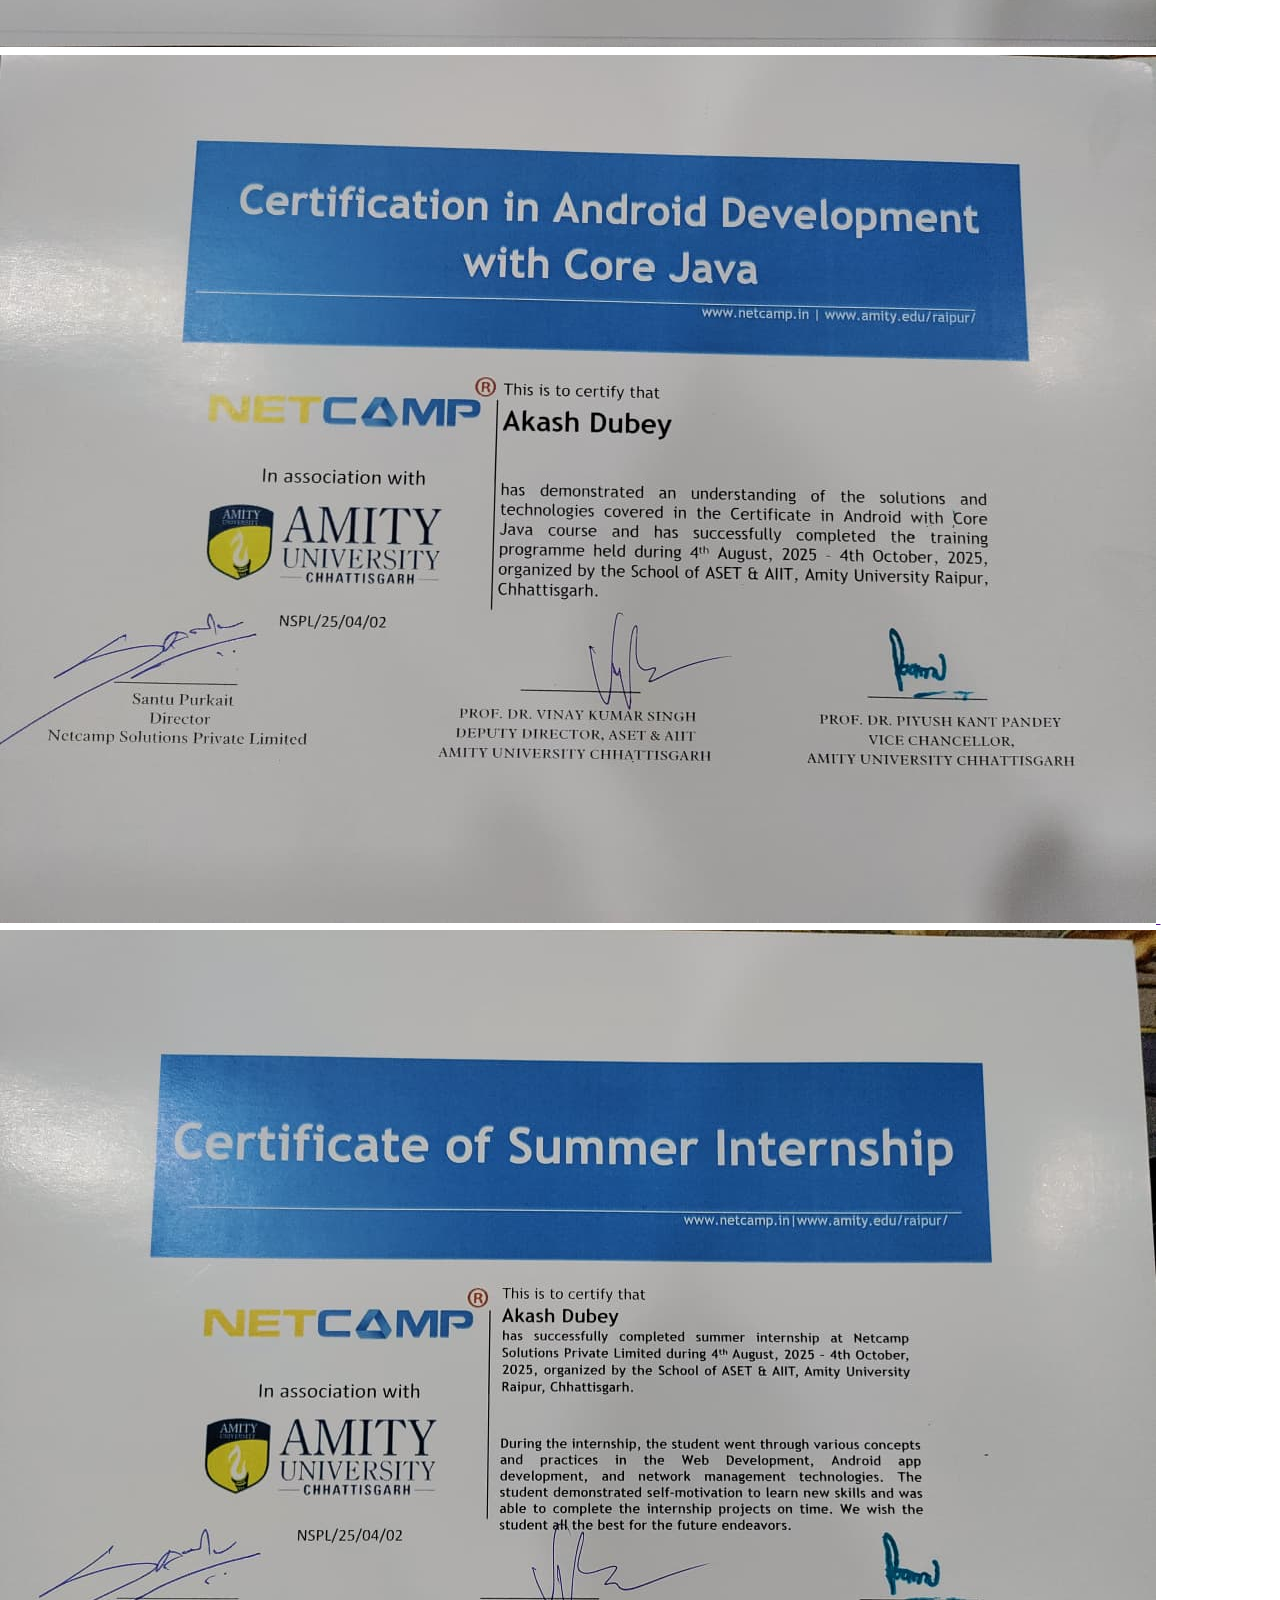
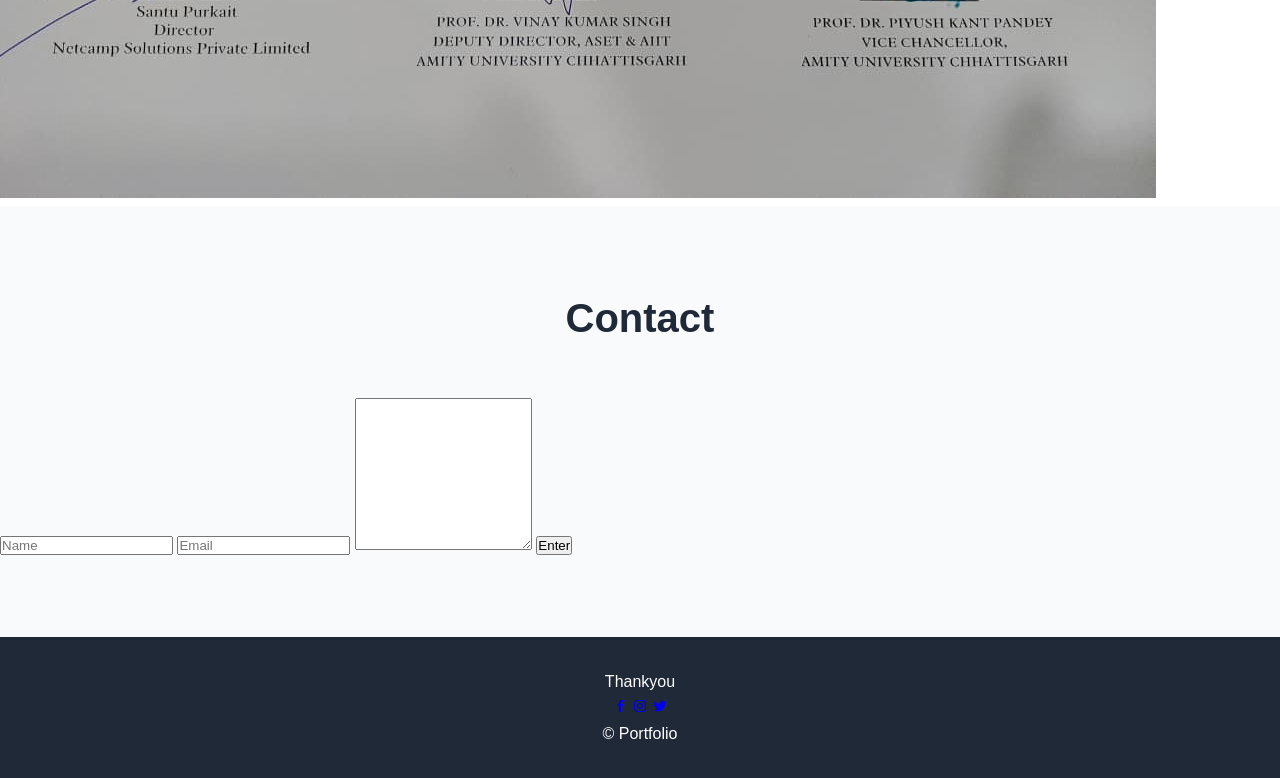
==== commit 96d377e4: "Update index.html" ====
--- a/index.html
+++ b/index.html
@@ -1,405 +1,220 @@
 <!DOCTYPE html>
 <html lang="en">
-
-<head>
-    <meta charset="UTF-8">
-    <meta name="viewport" content="width=device-width, initial-scale=1.0">
-    <title>Hiamsshu Mahato's Portfolio
-    </title>
-    <link rel="stylesheet" href="styles.css">
-    <link rel="stylesheet" href="https://cdnjs.cloudflare.com/ajax/libs/font-awesome/6.4.0/css/all.min.css">
-</head>
-
-<body>
-    <nav class="navbar">
-        <div class="container">
-            <h1 class="logo"></h1>
-            <ul class="nav-links">
-                <li><a href="#home">Home</a></li>
-                <li><a href="#about">About</a></li>
-                <li><a href="#projects">Projects</a></li>
-                <li><a href="#skills">Skills</a></li>
-                <li><a href="#achievements">Achievements</a></li>
-                <li><a href="#research">Research</a></li>
-                <li><a href="#contact">Contact</a></li>
-            </ul>
-        </div>
-    </nav>
-
-    <section id="home" class="hero">
-        <div class="container hero-container">
-            <div class="hero-content">
-                <h2>Hi, I'm <span class="highlight">Himanshu Mahato</span></h2>
-                <p class="subtitle">BCA Student | Problem Solver</p>
-                <p class="description">Passionate about creating innovative solutions and learning new technologies</p>
-                <div class="cta-buttons">
-                    <a href="resume.pdf" download class="btn btn-primary"><i class="fas fa-download"></i> Download
-                        Resume</a>
-                    <a href="#contact" class="btn btn-secondary">Get In Touch</a>
-                </div>
+    <head>
+        <meta charset="UTF-8">
+        <meta name="viewport" content="width=device-width, initial-scale=1.0">
+
+        <link rel="stylesheet" href="styles.css">
+
+        <!-- =====BOX ICONS===== -->
+        <link href='https://cdn.jsdelivr.net/npm/boxicons@2.0.5/css/boxicons.min.css' rel='stylesheet'>
+
+        <title>Portfolio website complete</title>
+    </head>
+    <body>
+        <!--===== HEADER =====-->
+        <header class="l-header">
+            <nav class="nav bd-grid">
+                <div>
+                    <a href="#" class="nav__logo">Portfolio</a>
+                </div>
+
+                <div class="nav__menu" id="nav-menu">
+                    <ul class="nav__list">
+                        <li class="nav__item"><a href="#home" class="nav__link active-link">Home</a></li>
+                        <li class="nav__item"><a href="#about" class="nav__link">About</a></li>
+                        <li class="nav__item"><a href="#skills" class="nav__link">Skills</a></li>
+                        <li class="nav__item"><a href="#certificates" class="nav__link">Certificates</a></li>
+                        <li class="nav__item"><a href="#contact" class="nav__link">Contact</a></li>
+                    </ul>
+                </div>
+
+                <div class="nav__toggle" id="nav-toggle">
+                    <i class='bx bx-menu'></i>
+                </div>
+            </nav>
+        </header>
+
+        <main class="l-main">
+            <!--===== HOME =====-->
+            <section class="home bd-grid" id="home">
+                <div class="home__data">
+                    <h1 class="home__title">Hi,I'am <br><span class="home__title-color">Aakash Dubey</span><br> Student</h1>
+
+                    <a href="#" class="button">Contact</a>
+                </div>
+
+                <div class="home__social">
+                    <a href="https://www.linkedin.com/in/aakash-dubey-7095583a7?utm_source=share&utm_campaign=share_via&utm_content=profile&utm_medium=ios_app" target="_blank"  class="home__social-icon"><i class='bx bxl-linkedin'></i></a>
+                    <a href="https://github.com/gavxkxge" target="_blank" class="home__social-icon"><i class='bx bxl-github' ></i></a>
+
+                </div>
+
+                <div class="home__img">
+                    <svg class="home__blob" viewBox="0 0 479 467" xmlns="http://www.w3.org/2000/svg" xmlns:xlink="http://www.w3.org/1999/xlink">
+                        <mask id="mask0" mask-type="alpha">
+                            <path d="M9.19024 145.964C34.0253 76.5814 114.865 54.7299 184.111 29.4823C245.804 6.98884 311.86 -14.9503 370.735 14.143C431.207 44.026 467.948 107.508 477.191 174.311C485.897 237.229 454.931 294.377 416.506 344.954C373.74 401.245 326.068 462.801 255.442 466.189C179.416 469.835 111.552 422.137 65.1576 361.805C17.4835 299.81 -17.1617 219.583 9.19024 145.964Z"/>
+                        </mask>
+                        <g mask="url(#mask0)">
+                            <path d="M9.19024 145.964C34.0253 76.5814 114.865 54.7299 184.111 29.4823C245.804 6.98884 311.86 -14.9503 370.735 14.143C431.207 44.026 467.948 107.508 477.191 174.311C485.897 237.229 454.931 294.377 416.506 344.954C373.74 401.245 326.068 462.801 255.442 466.189C179.416 469.835 111.552 422.137 65.1576 361.805C17.4835 299.81 -17.1617 219.583 9.19024 145.964Z"/>
+                            <image class="home__blob-img" x="50" y="60" href="b.png"/>
+                        </g>
+                    </svg>
+                </div>
+            </section>
+
+            <!--===== ABOUT =====-->
+            <section class="about section " id="about">
+                <h2 class="section-title">About</h2>
+
+                <div class="about__container bd-grid">
+                    <div class="about__img">
+                        <img src="a.png" alt="">
+                    </div>
+                    
+                    <div>
+                        <h2 class="about__subtitle">I'm Aakash,</h2>
+                        <p class="about__text">a BCA student at Amity University, Raipur, I am a passionate and motivated student with a strong interest in software engineering. I enjoy learning new technologies and building simple, user-friendly websites. I am continuously improving my skills in HTML, CSS, JavaScript, and programming concepts, and I am eager to apply my knowledge to real-world projects .</p>           
+                     <ul><br>
+                    <!-- <li><strong>Website:</strong> www.example.com</li> -->
+                    <li><strong>Phone:</strong>+91 9131190709</li>
+                    <li><strong>Address:</strong> Raipur,Chhattisgarh</li>
+                    <li><strong>Age:</strong> 20</li>
+                    <li><strong>Degree:</strong> BCA</li>
+                    <li><strong>Email:</strong> aakash.dubey.prof@outlook.com</li>
+                    <li><strong>BCA CGPA (1st year):</strong> N/A </li>
+                    
+                </ul>
+                   </div>                                   
+                </div>
+            </section>
+
+            <!--===== SKILLS =====-->
+            <section class="skills section" id="skills">
+                <h2 class="section-title">Skills</h2>
+
+                <div class="skills__container bd-grid">          
+                    <div>
+                        <h2 class="skills__subtitle">Profesional Skills</h2>
+                        <p class="skills__text">I am building my programming skills through hands-on practice and continuous learning. I enjoy working on a computer, exploring new concepts, and improving my coding abilities.</p>
+                        <div class="skills__data">
+                            <div class="skills__names">
+                                <i class=''></i>
+                                <span class="skills__name">C</span>
+                            </div>
+                            <div class="skills__bar skills__html">
+
+                            </div>
+                            <div>
+                                <span class="skills__percentage">55%</span>
+                            </div>
+                        </div>
+                        <div class="skills__data">
+                            <div class="skills__names">
+                                <i class=''></i>
+                                <span class="skills__name">CPP  </span>
+                            </div>
+                            <div class="skills__bar skills__css">
+                                
+                            </div>
+                            <div>
+                                <span class="skills__percentage">80%</span>
+                            </div>
+                        </div>
+                        <div class="skills__data">
+                            <div class="skills__names">
+                                <i class='' ></i>
+                                <span class="skills__name">Linux</span>
+                            </div>
+                            <div class="skills__bar skills__js">
+                                
+                            </div>
+                            <div>
+                                <span class="skills__percentage">20%</span>
+                            </div>
+                        </div>
+                        <div class="skills__data">
+                            <div class="skills__names">
+                                <i class=''></i>
+                                <span class="skills__name">Android JAVA</span>
+                            </div>
+                            <div class="skills__bar skills__ux">
+                                
+                            </div>
+                            <div>
+                                <span class="skills__percentage">N/A</span>
+                            </div>
+                        </div>
+                    </div>
+                    
+                    <div>              
+                        <img src="work3.jpg" alt="" class="skills__img">
+                    </div>
+                </div>
+            </section>
+
+<!--===== WORK =====-->
+            <section class="Certificates section" id="certificates">
+                <h2 class="section-title">Certificates</h2>
+
+                <div class="work__container bd-grid">
+                    <a href="" class="work__img">
+                        <img src="certificate 5.jpeg" alt="">
+                    </a>
+                    <a href="" class="work__img">
+                        <img src="certificate 6.png" alt="">
+                    </a>
+                     <a href="" class="work__img">
+                        <img src="certificate 7.png" alt="">
+                    </a>
+                     <a href="" class="work__img">
+                        <img src="certificate.jpeg" alt="">
+                    </a>
+                    <a href="" class="work__img">
+                        <img src="certificate 2.jpeg" alt="">
+                    </a>
+                    <a href="" class="work__img">
+                        <img src="Certificate 3.jpeg" alt="">
+                    </a>
+                    <a href="" class="work__img">
+                        <img src="certificate 4.jpeg" alt="">
+                    </a>
+                </div>
+            </section>
+            <!--===== CONTACT =====-->
+            <section class="contact section" id="contact">
+                <h2 class="section-title">Contact</h2>
+
+                <div class="contact__container bd-grid">
+                    <form action="" class="contact__form">
+                        <input type="text" placeholder="Name" class="contact__input">
+                        <input type="mail" placeholder="Email" class="contact__input">
+                        <textarea name="" id="" cols="0" rows="10" class="contact__input"></textarea>
+                        <input type="button" value="Enter" class="contact__button button">
+                    </form>
+                </div>
+            </section>
+        </main>
+
+        <!--===== FOOTER =====-->
+        <footer class="footer">
+            <p class="footer__title">Thankyou</p>
+            <div class="footer__social">
+                <a href="#" class="footer__icon"><i class='bx bxl-facebook' ></i></a>
+                <a href="#" class="footer__icon"><i class='bx bxl-instagram' ></i></a>
+                <a href="#" class="footer__icon"><i class='bx bxl-twitter' ></i></a>
             </div>
-            <div class="hero-image">
-                <img src="profile.jpg" alt="John Doe Profile Picture">
-            </div>
-        </div>
-    </section>
-
-    <section id="about" class="about">
-        <div class="container">
-            <h2 class="section-title">About Me</h2>
-            <div class="about-content">
-                <div class="about-text">
-                    <p>I’m Himanshu Mahato, a BCA student at Amity University, Raipur, I am a passionate and motivated student with a strong interest in software engineering. 
-                                     I enjoy learning new technologies and building simple, user-friendly websites. 
-                                      I am continuously improving my skills in HTML, CSS, JavaScript, and programming concepts, and I am eager to apply my knowledge to real-world projects .</p>
-                    <div class="education">
-                        <h3>Education</h3>
-                        <p><strong>Amity University, Chhattisgarh</strong></p>
-                        <p>Bachelor's degree in Computer Applications</p>
-                        <p>Currently in 2nd year</p>
-                        <p>CGPA (1st year): 8.02/10</p>
-                        <p>Expected Graduation: June 2027</p>
-
-                    </div>
-                </div>
-            </div>
-        </div>
-    </section>
-
-    <section id="projects" class="projects">
-        <div class="container">
-            <h2 class="section-title">Projects</h2>
-            <div class="projects-grid">
-                <!-- <div class="project-card">
-                    <h3>Text Encryption & Decryption using Caesar Cipher </h3>
-                    <p>I built a Python tool that encrypts and decrypts messages using the Caesar Cipher, with
-                        user-input text and shift values.
-
-                    </p>
-                    <div class="tech-stack">
-                        <span class="tech-tag">Python</span>
-                        <span class="tech-tag">Caesar Cipher Algorithm</span>
-                        <span class="tech-tag">GUI</span>
-
-                    </div>
-                    <a href="#" class="https://github.com/himanshumahto57-sketch">View Project →</a>
-                </div>
-                <div class="project-card">
-                    <h3>Image Encryption Tool</h3>
-                    <p>I created a Python application for basic image encryption using pixel-level techniques like pixel
-                        swapping and arithmetic operations, showcasing simple methods for data protection and privacy.
-                    </p>
-                    <div class="tech-stack">
-                        <span class="tech-tag">Python</span>
-                        <span class="tech-tag">Pixel Swapping</span>
-                        <span class="tech-tag">Arithmetic Operations</span>
-                        <span class="tech-tag">Image Processing</span>
-                        <span class="tech-tag">Encryption</span>
-                        <span class="tech-tag">Decryption</span>
-                        <span class="tech-tag">GUI</span>
-
-                    </div>
-                    <a href="#" class="https://github.com/himanshumahto57-sketch">View Project →</a>
-                </div>
-                <div class="project-card">
-                    <h3>Password Strength Analyzer</h3>
-                    <p>I built a Python program that evaluates password strength based on length, character variety, and
-                        special symbols, providing real-time feedback to improve cybersecurity awareness and password
-                        hygiene.
-                    </p>
-                    <div class="tech-stack">
-                        <span class="tech-tag">Python</span>
-                        <span class="tech-tag">Regular Expressions</span>
-
-                    </div>
-                    <a href="#" class="https://github.com/nainasethia/CST_CS_T3.git">View Project →</a>
-                </div>
-                <div class="project-card">
-                    <h3>Basic Keylogger</h3>
-                    <p>I designed a controlled-environment keylogger that records keystrokes and securely logs data for
-                        analysis, focusing on ethical cybersecurity practices while improving my Python and
-                        file-handling skills.
-
-                    </p>
-                    <div class="tech-stack">
-                        <span class="tech-tag">Python</span>
-                        <span class="tech-tag">Keylogger</span>
-                        <span class="tech-tag">File Handling</span>
-                        <span class="tech-tag">Encryption</span>
-                        <span class="tech-tag">Logging</span>
-
-                    </div>
-                    <a href="#" class="https://github.com/nainasethia/CST_CS_T4.git">View Project →</a>
-                </div>
-                <div class="project-card">
-                    <h3>Network Management Project</h3>
-                    <p>I configured enterprise-style servers on Red Hat Enterprise Linux, setting up domains, secure
-                        access controls, and managing network resources to build strong Linux and infrastructure skills.
-
-
-                    </p>
-                    <div class="tech-stack">
-                        <span class="tech-tag">Linux</span>
-                        <span class="tech-tag">Linux Command</span>
-                        <span class="tech-tag">DNS Server</span>
-
-                    </div>
-                    <a href="#" class="https://github.com/nainasethia/Network-Management-Project.git">View Project →</a>
-                </div>
-                <div class="project-card">
-                    <h3>Student/Admin Management System</h3>
-                    <p>I built a secure multi-role PHP–MySQL web app with core user and admin features, added
-                        JavaScript-based client-side validation, and deployed it on WampServer with a structured
-                        student/admin database system.
-
-
-                    </p>
-                    <div class="tech-stack">
-                        <span class="tech-tag">PHP</span>
-                        <span class="tech-tag">MySQL</span>
-                        <span class="tech-tag">JavaScript</span>
-                        <span class="tech-tag">WampServer</span>
-                        <span class="tech-tag">Bootstrap</span>
-                        <span class="tech-tag">HTML/CSS</span>
-
-                    </div>
-                    <a href="#" class="https://github.com/nainasethia/Student-Admin-Management-System.git">View Project
-                        →</a>
-                </div>
-                <div class="project-card">
-                    <h3>Feature-Rich Utility App </h3>
-                    <p>I built a feature-rich Android app using Java, Android Studio, and Firebase for authentication
-                        and data storage, adding tools like a calculator, torch, connectivity toggles, camera, media
-                        player, and sensor features, while managing the full Firebase setup, dependencies, and
-                        permissions.
-
-                    </p>
-                    <div class="tech-stack">
-                        <span class="tech-tag">Java</span>
-                        <span class="tech-tag">Android Studio</span>
-                        <span class="tech-tag">Firebase</span>
-
-                    </div>
-                    <a href="#" class="https://github.com/nainasethia/Feature-Rich-Utility-App.git">View Project →</a>
-                </div>
-            </div> -->
-        </div>
-    </section>
-
-    <section id="skills" class="skills">
-        <div class="container">
-            <h2 class="section-title">Skills</h2>
-            <div class="skills-grid">
-                <div class="skill-category">
-                    <h3>Languages</h3>
-                    <ul>
-                        <li>C</li>
-                        <li>C++</li>
-                        <li></li>
-                    </ul>
-                </div>
-                <div class="skill-category">
-                    <h3>Tools</h3>
-                    <ul>
-                        <li>Git</li>
-                        <li>VS Code</li>
-                        <li>Linux</li>
-                        <li>Android Studio</li>
-                        <li></li>
-                        <li></li>
-                        <li></li>
-
-                    </ul>
-                </div>
-                <div class="skill-category">
-                    <h3>Version Control</h3>
-                    <ul>
-                        <li>Git</li>
-                        <li>GitHub</li>
-                    </ul>
-                </div>
-                <div class="skill-category">
-                    <h3>Database</h3>
-                    <ul>
-                        <li>MySQL</li>
-                        <li>MySQLite</li>
-                    </ul>
-                </div>
-                <div class="skill-category">
-                    <h3>Web Development</h3>
-                    <ul>
-                        <li>HTML</li>
-                        <li></li>
-                        <li></li>
-                        <li></li>
-                    </ul>
-                </div>
-                <div class="skill-category">
-                    <h3>Soft Skills</h3>
-                    <ul>
-                        <li>Excellent communication</li>
-                        <li>Team Management</li>
-                        <li>Problem Solving</li>
-                        <li>Decision Making</li>
-                        <li>Agility</li>
-                        <li></li>
-                        <li></li>
-                        <li></li>
-
-                    </ul>
-                </div>
-                <div class="skill-category">
-                    <h3>Languages</h3>
-                    <ul>
-                        <li>English</li>
-                        <li>Hindi</li>
-                    </ul>
-                </div>
-            </div>
-        </div>
-    </section>
-
-    <section id="achievements" class="achievements">
-        <div class="container">
-            <h2 class="section-title">Achievements & Certifications</h2>
-            <div class="achievements-grid">
-                <div class="achievement-card">
-                    <i class="fas fa-trophy achievement-icon"></i>
-                    <h3>Dean's List</h3>
-                    <p class="achievement-date">Fall 2024 - Spring 2025</p>
-                    <p>Recognized for academic excellence with GPA above 3.5</p>
-                </div>
-                <div class="achievement-card">
-                    <i class="fas fa-certificate achievement-icon"></i>
-                    <h3>AWS Certified Cloud Practitioner</h3>
-                    <p class="achievement-date">Issued: January 2025</p>
-                    <p>Foundational understanding of AWS Cloud services and architecture</p>
-                </div>
-                <div class="achievement-card">
-                    <i class="fas fa-medal achievement-icon"></i>
-                    <h3>Hackathon Winner</h3>
-                    <p class="achievement-date">University Hackathon 2024</p>
-                    <p>First place for developing an innovative healthcare solution</p>
-                </div>
-                <div class="achievement-card">
-                    <i class="fas fa-certificate achievement-icon"></i>
-                    <h3>Google Data Analytics Certificate</h3>
-                    <p class="achievement-date">Issued: December 2024</p>
-                    <p>Professional certificate in data analysis and visualization</p>
-                </div>
-                <div class="achievement-card">
-                    <i class="fas fa-award achievement-icon"></i>
-                    <h3>Best Research Paper Award</h3>
-                    <p class="achievement-date">Student Conference 2024</p>
-                    <p>Awarded for outstanding research in machine learning applications</p>
-                </div>
-                <div class="achievement-card">
-                    <i class="fas fa-certificate achievement-icon"></i>
-                    <h3>Meta Front-End Developer Certificate</h3>
-                    <p class="achievement-date">Issued: November 2024</p>
-                    <p>Professional certificate in modern front-end development</p>
-                </div>
-            </div>
-        </div>
-    </section>
-
-    <section id="research" class="research">
-        <div class="container">
-            <h2 class="section-title">Research Papers</h2>
-            <div class="research-list">
-                <div class="research-paper">
-                    <div class="paper-header">
-                        <i class="fas fa-file-alt paper-icon"></i>
-                        <div class="paper-info">
-                            <h3>Machine Learning Approaches for Predictive Healthcare Analytics</h3>
-                            <p class="paper-authors">John Doe, Dr. Jane Smith</p>
-                            <p class="paper-venue">International Conference on AI in Healthcare, 2024</p>
-                        </div>
-                    </div>
-                    <p class="paper-abstract">This paper explores the application of machine learning algorithms in
-                        predicting patient outcomes and optimizing healthcare delivery systems.</p>
-                    <div class="paper-links">
-                        <a href="#" class="paper-link"><i class="fas fa-download"></i> PDF</a>
-                        <a href="#" class="paper-link"><i class="fas fa-link"></i> DOI</a>
-                    </div>
-                </div>
-                <div class="research-paper">
-                    <div class="paper-header">
-                        <i class="fas fa-file-alt paper-icon"></i>
-                        <div class="paper-info">
-                            <h3>Optimizing Web Performance Through Advanced Caching Strategies</h3>
-                            <p class="paper-authors">John Doe, Prof. Michael Johnson</p>
-                            <p class="paper-venue">Journal of Web Technologies, Vol. 15, 2024</p>
-                        </div>
-                    </div>
-                    <p class="paper-abstract">An investigation into modern caching techniques and their impact on web
-                        application performance and user experience.</p>
-                    <div class="paper-links">
-                        <a href="#" class="paper-link"><i class="fas fa-download"></i> PDF</a>
-                        <a href="#" class="paper-link"><i class="fas fa-link"></i> DOI</a>
-                    </div>
-                </div>
-                <div class="research-paper">
-                    <div class="paper-header">
-                        <i class="fas fa-file-alt paper-icon"></i>
-                        <div class="paper-info">
-                            <h3>Blockchain Applications in Supply Chain Management</h3>
-                            <p class="paper-authors">John Doe, Sarah Williams, Dr. Robert Brown</p>
-                            <p class="paper-venue">IEEE Blockchain Conference, 2023</p>
-                        </div>
-                    </div>
-                    <p class="paper-abstract">This research examines the potential of blockchain technology to enhance
-                        transparency and efficiency in supply chain operations.</p>
-                    <div class="paper-links">
-                        <a href="#" class="paper-link"><i class="fas fa-download"></i> PDF</a>
-                        <a href="#" class="paper-link"><i class="fas fa-link"></i> DOI</a>
-                    </div>
-                </div>
-            </div>
-        </div>
-    </section>
-
-    <section id="contact" class="contact">
-        <div class="container">
-            <h2 class="section-title">Get In Touch</h2>
-            <p class="contact-intro">I'm always open to new opportunities and collaborations. Feel free to reach out!
-            </p>
-            <div class="contact-methods">
-                <div class="contact-item">
-                    <i class="fas fa-envelope contact-icon"></i>
-                    <h3>Email</h3>
-                    <p><a href="mailto:john.doe@email.com">nainasethia237@gmail.com</a></p>
-                </div>
-                <div class="contact-item">
-                    <i class="fab fa-linkedin contact-icon"></i>
-                    <h3>LinkedIn</h3>
-                    <p><a href="#" target="_blank">https://www.linkedin.com/in/nainasethia/</a></p>
-                </div>
-                <div class="contact-item">
-                    <i class="fab fa-github contact-icon"></i>
-                    <h3>GitHub</h3>
-                    <p><a href="#" target="_blank">https://github.com/nainasethia</a></p>
-                </div>
-            </div>
-        </div>
-    </section>
-
-    <footer>
-        <div class="container">
-            <div class="footer-social">
-                <a href="mailto:john.doe@email.com" class="footer-icon" title="Email">
-                    <i class="fas fa-envelope"></i>
-                </a>
-                <a href="#" target="_blank" class="footer-icon" title="LinkedIn">
-                    <i class="fab fa-linkedin"></i>
-                </a>
-                <a href="#" target="_blank" class="footer-icon" title="GitHub">
-                    <i class="fab fa-github"></i>
-                </a>
-            </div>
-            <p>&copy; 2025 John Doe. All rights reserved.</p>
-        </div>
-    </footer>
-</body>
-
-</html>+            <p class="footer__copy">&#169; Portfolio</p>
+        </footer>
+
+
+        <!--===== SCROLL REVEAL =====-->
+        <script src="https://unpkg.com/scrollreveal"></script>
+
+        <!--===== MAIN JS =====-->
+        <script src="main.js"></script>
+    </body>
+</html>
+
+
+
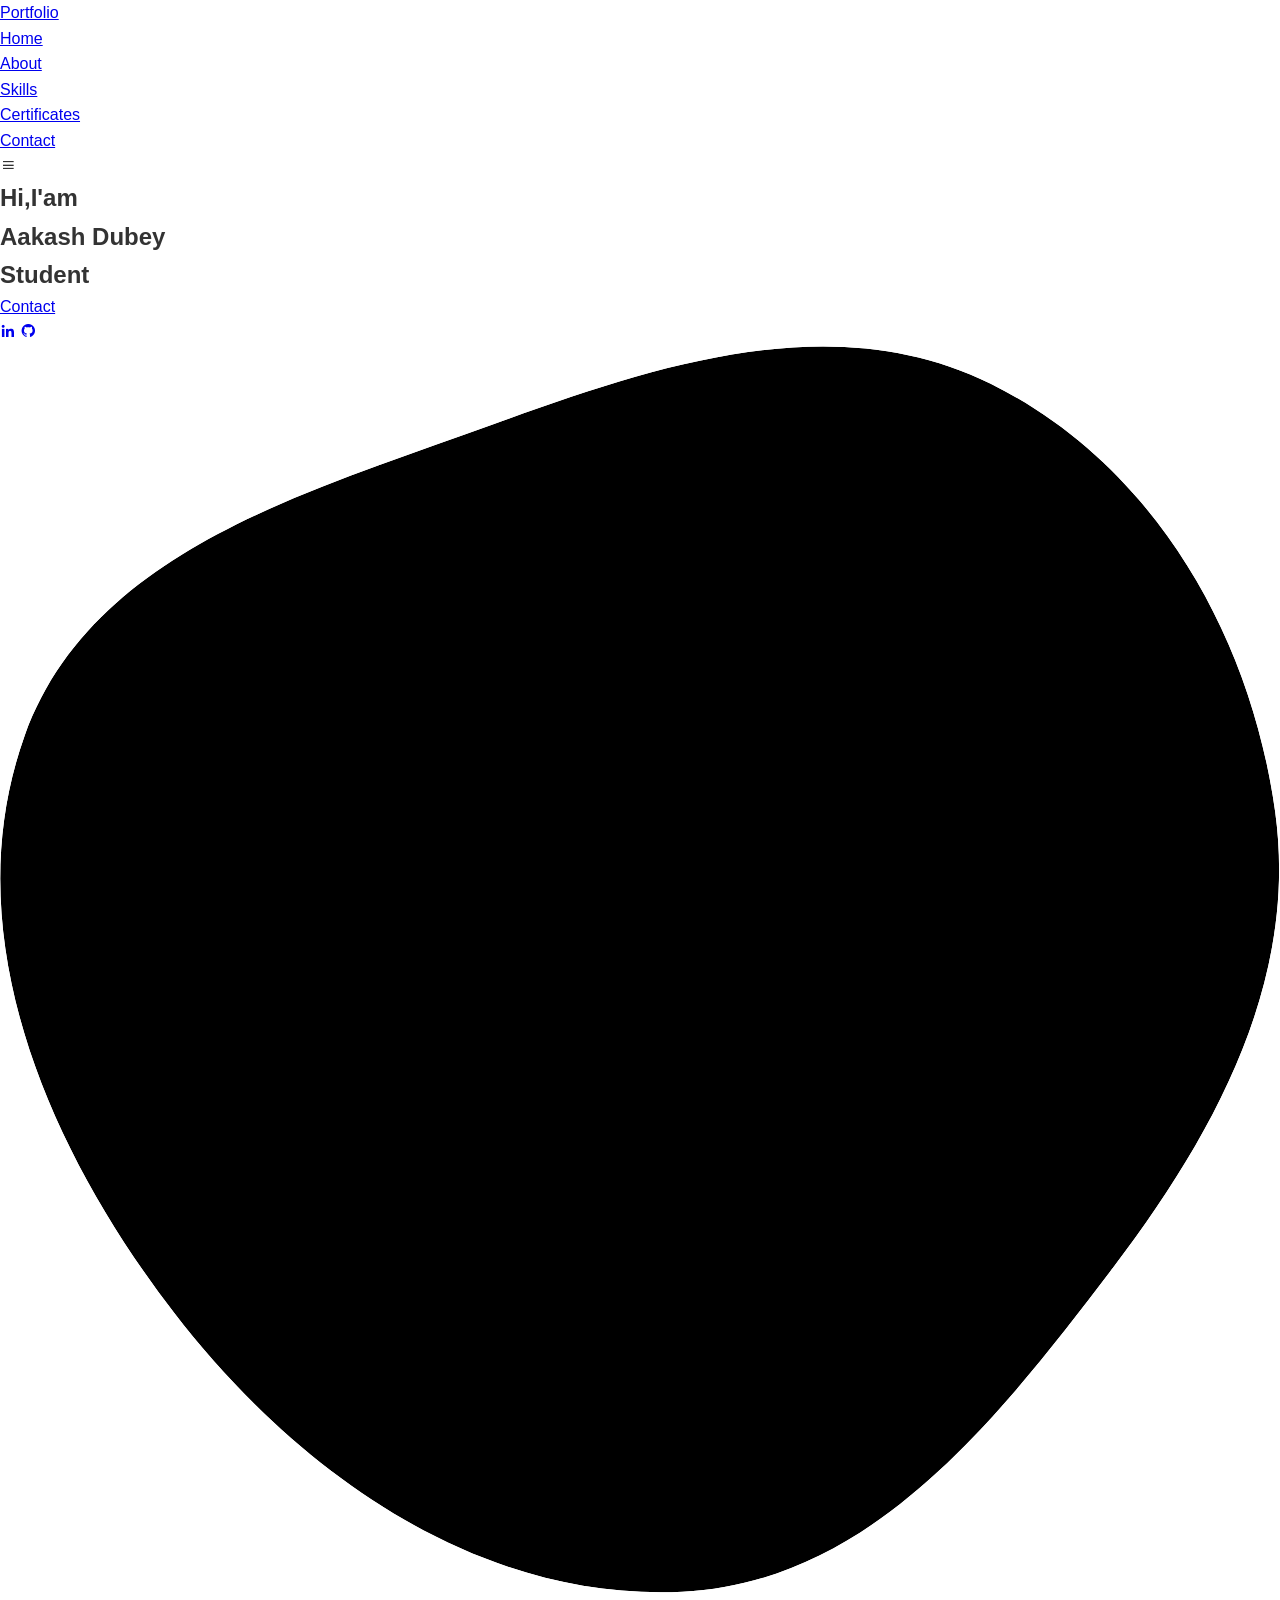
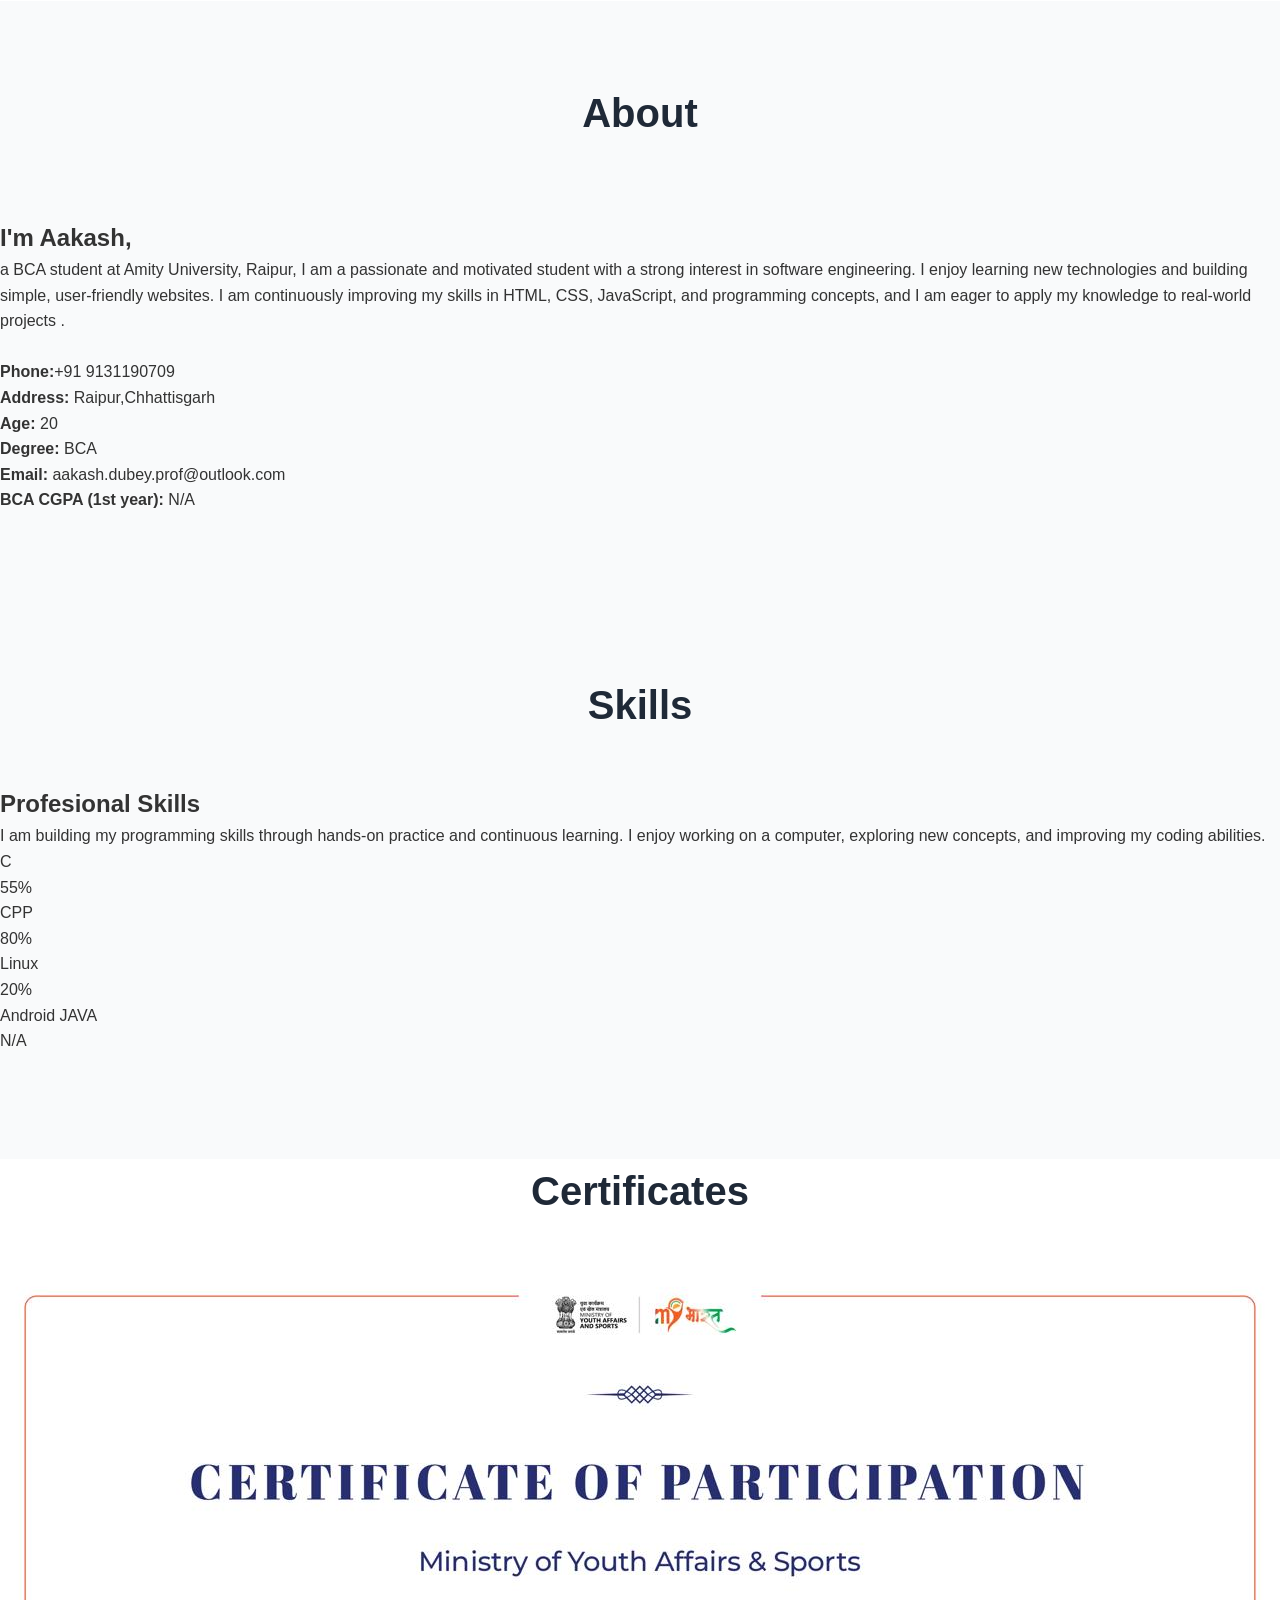
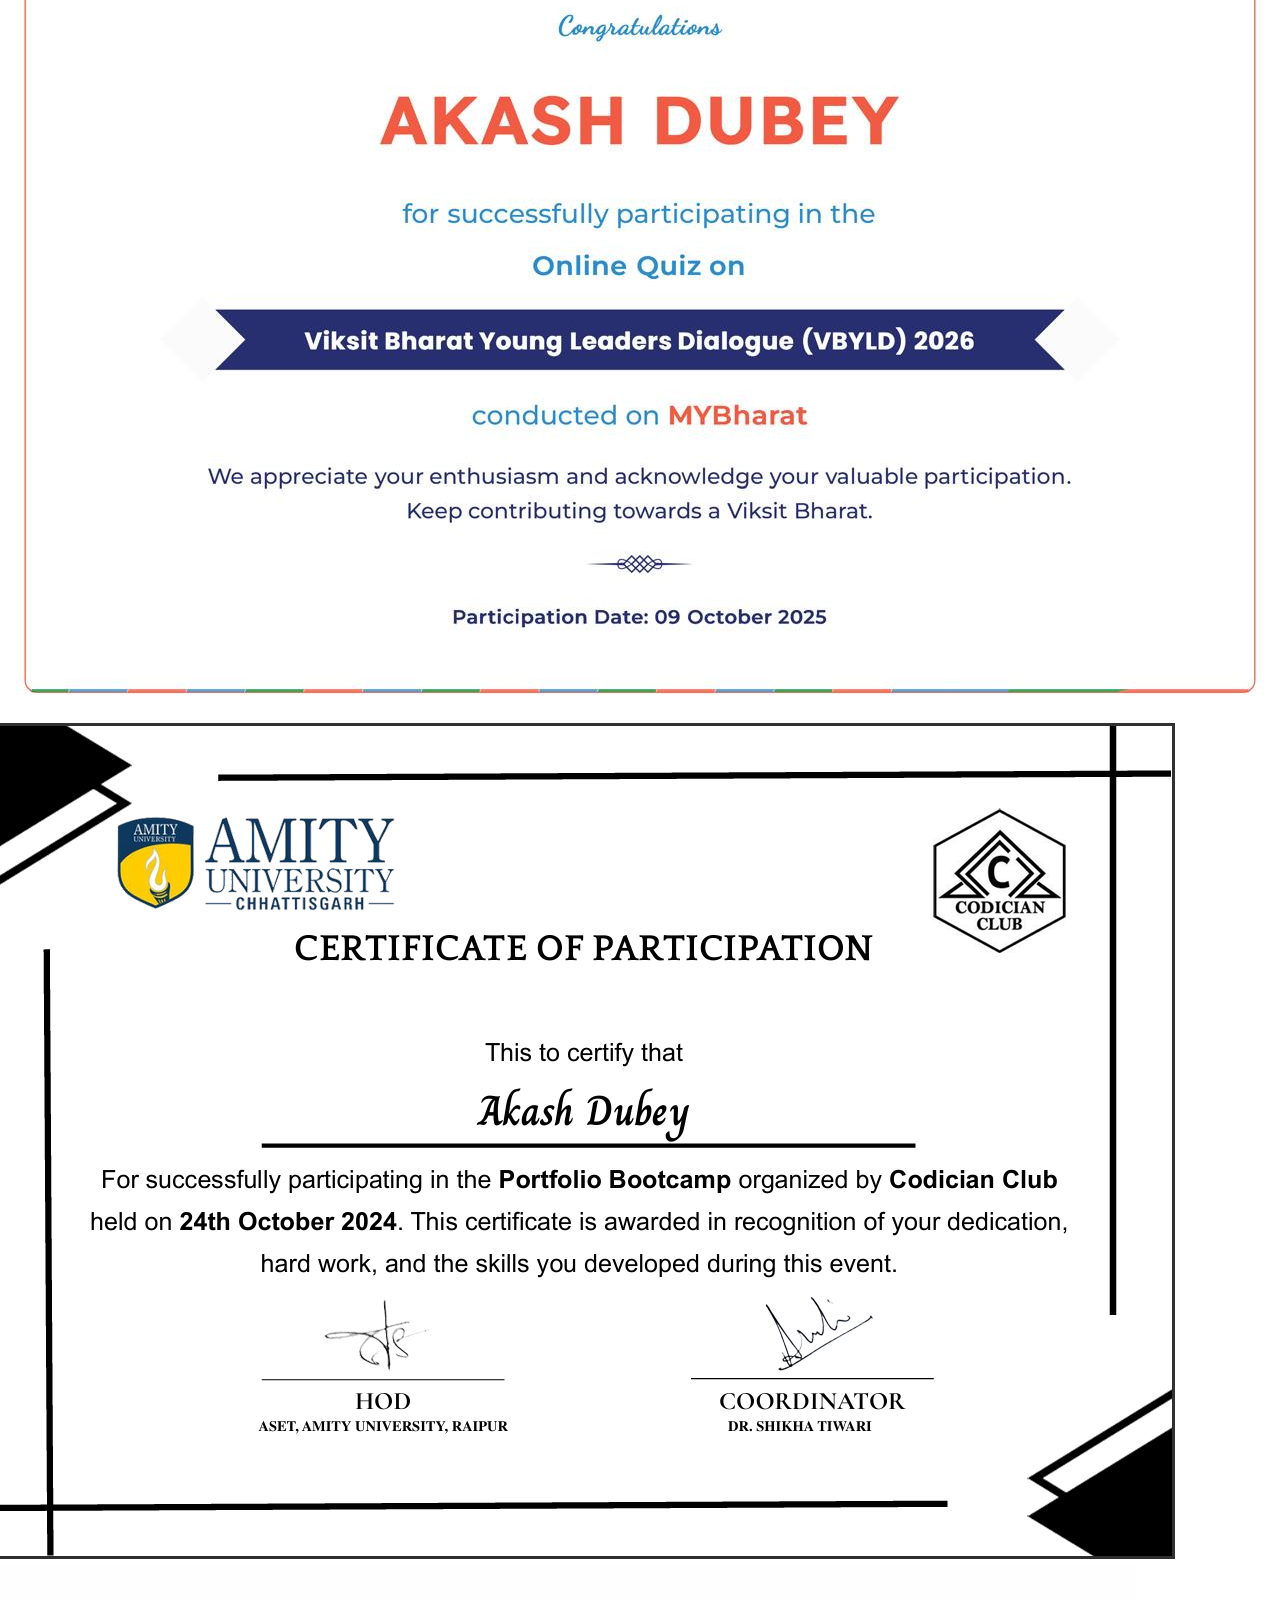
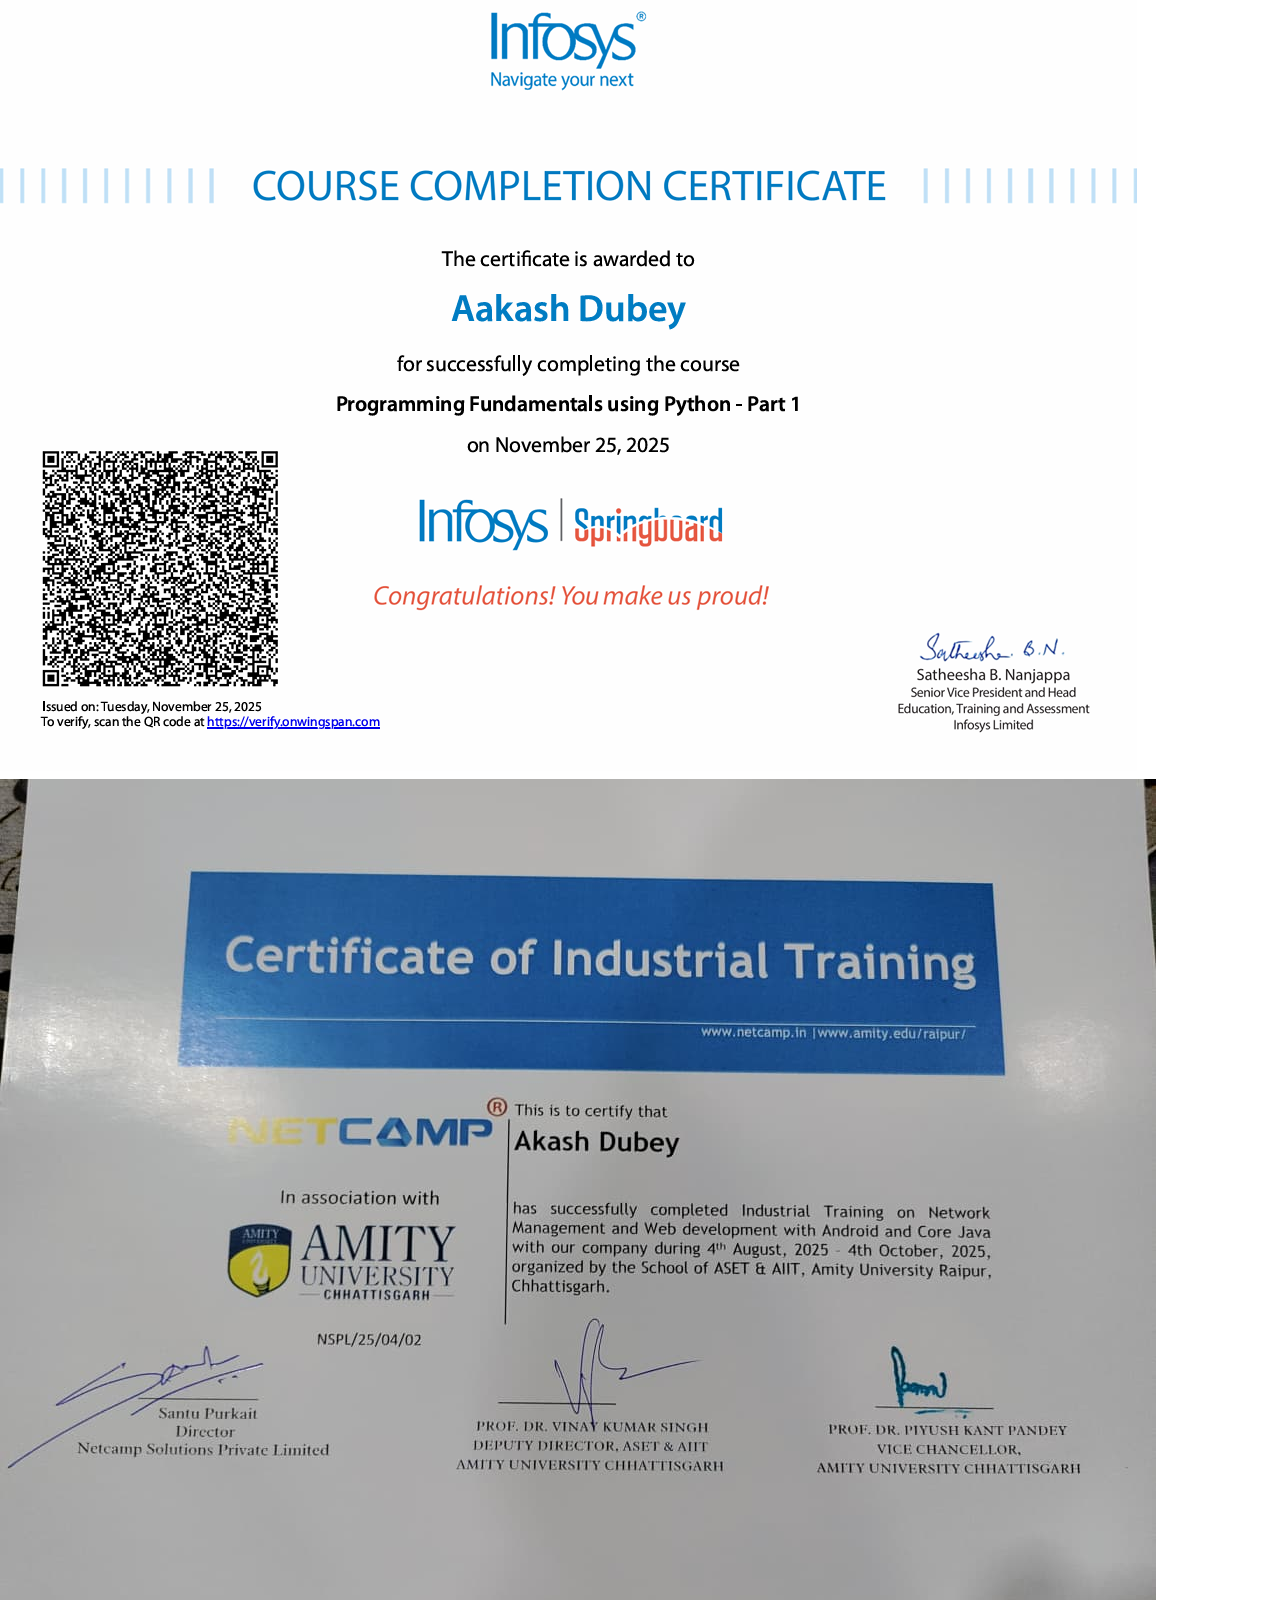
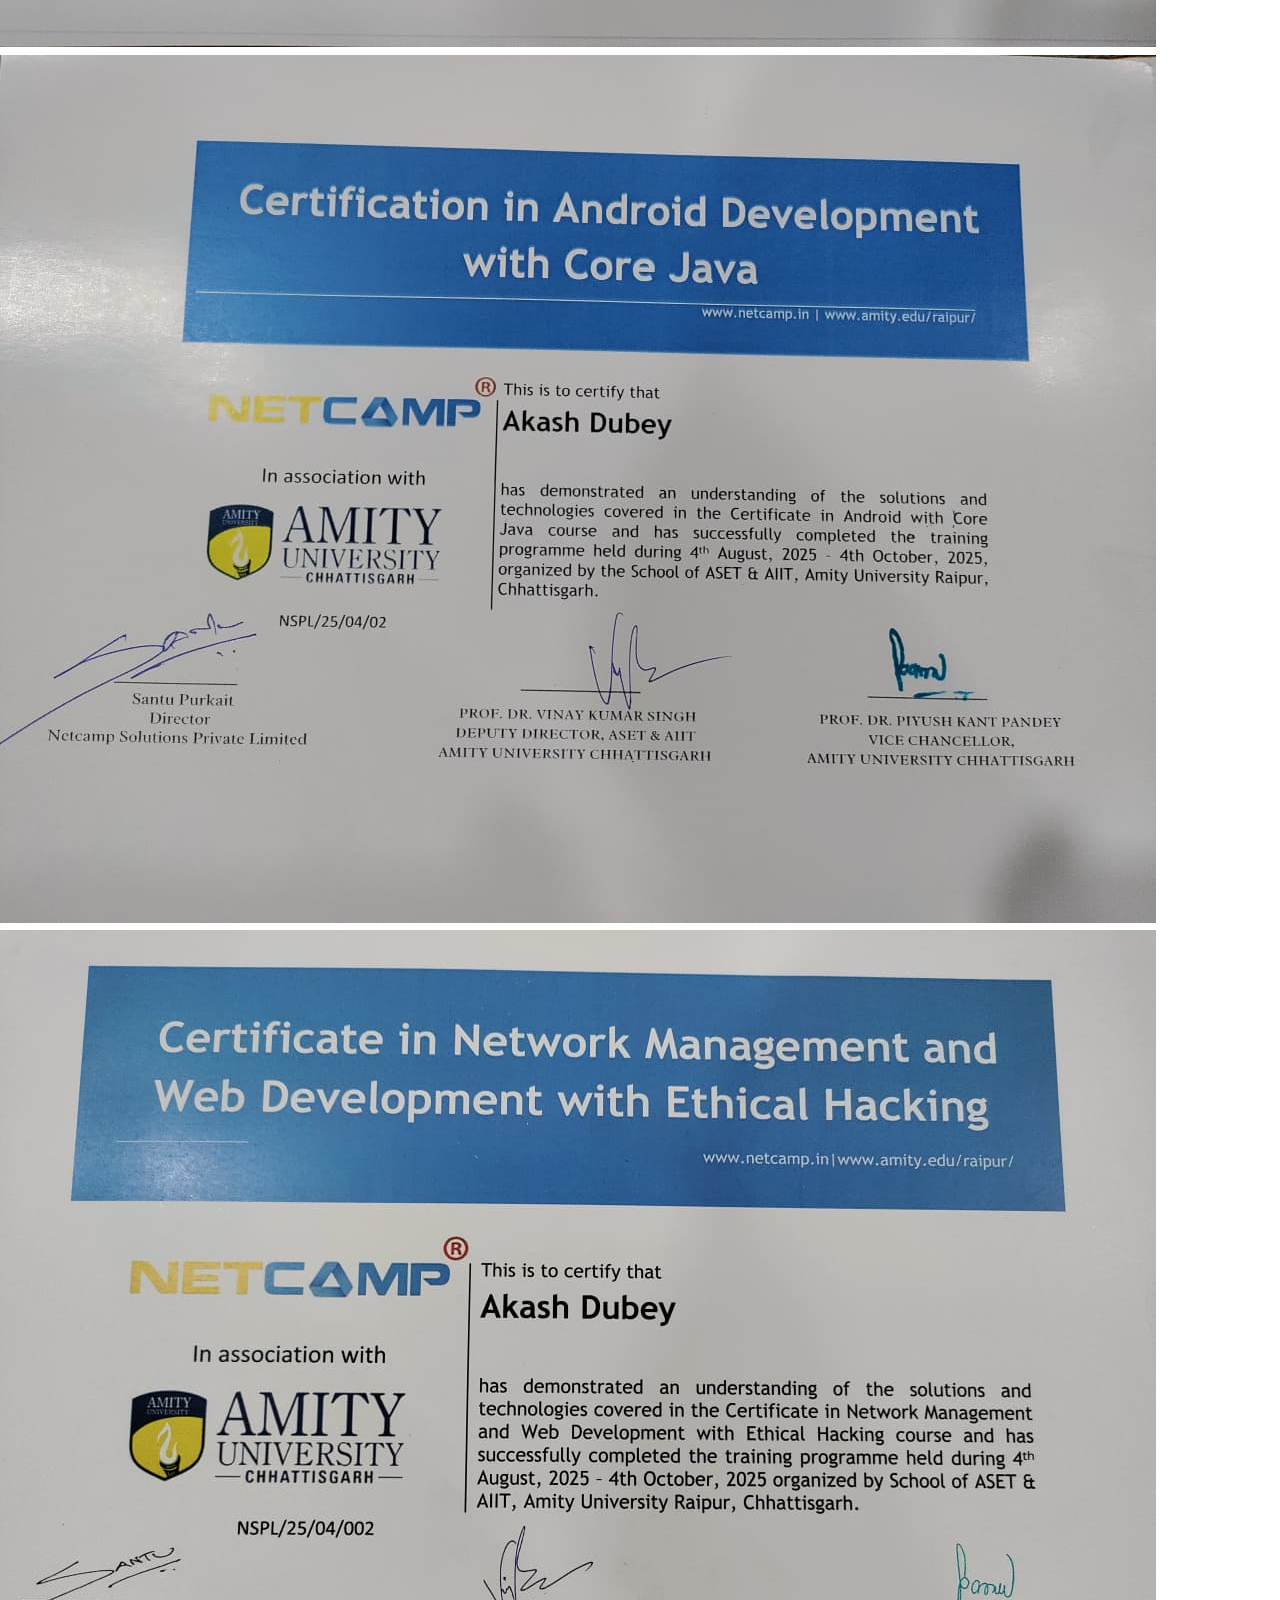
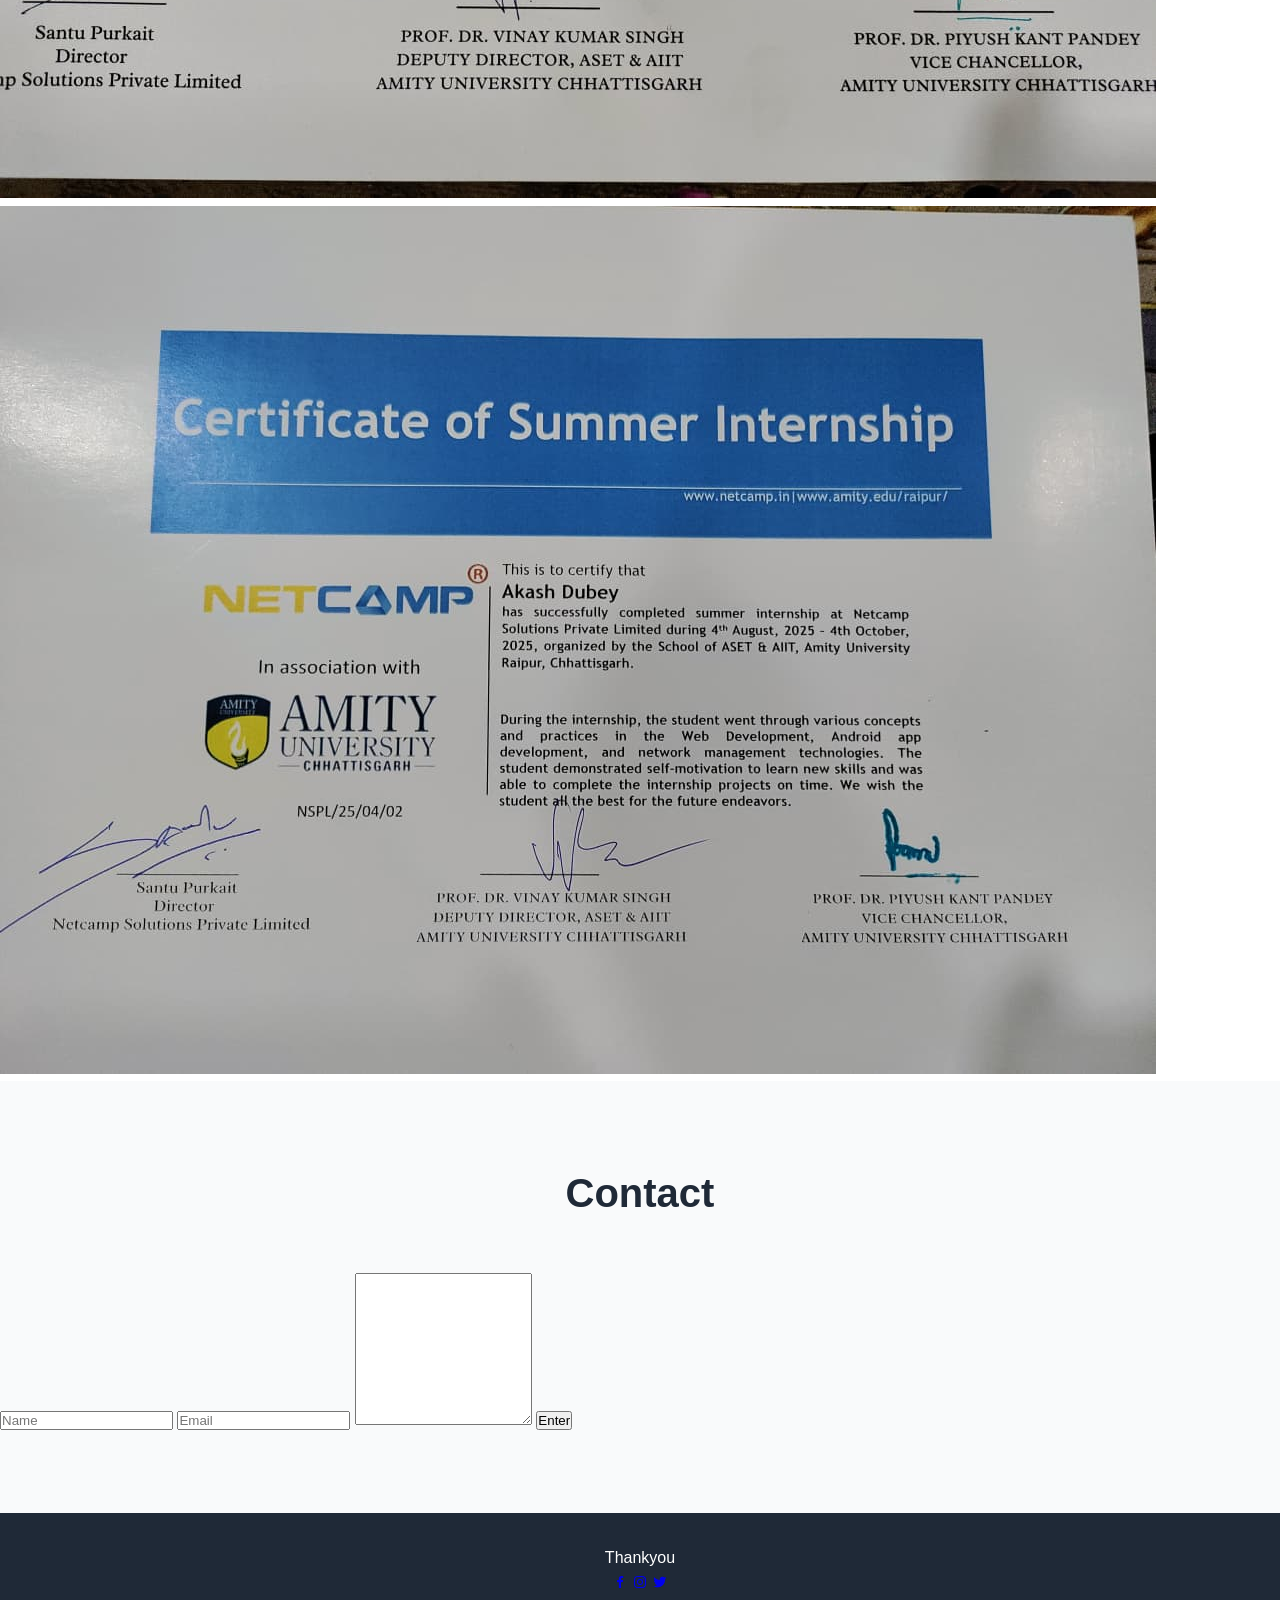
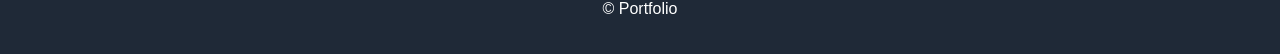
==== commit 20561fe1: "Update index.html" ====
--- a/index.html
+++ b/index.html
@@ -174,7 +174,7 @@
                         <img src="certificate 2.jpeg" alt="">
                     </a>
                     <a href="" class="work__img">
-                        <img src="Certificate 3.jpeg" alt="">
+                        <img src="certificate 3.jpeg" alt="">
                     </a>
                     <a href="" class="work__img">
                         <img src="certificate 4.jpeg" alt="">
@@ -218,3 +218,4 @@
 
 
 
+
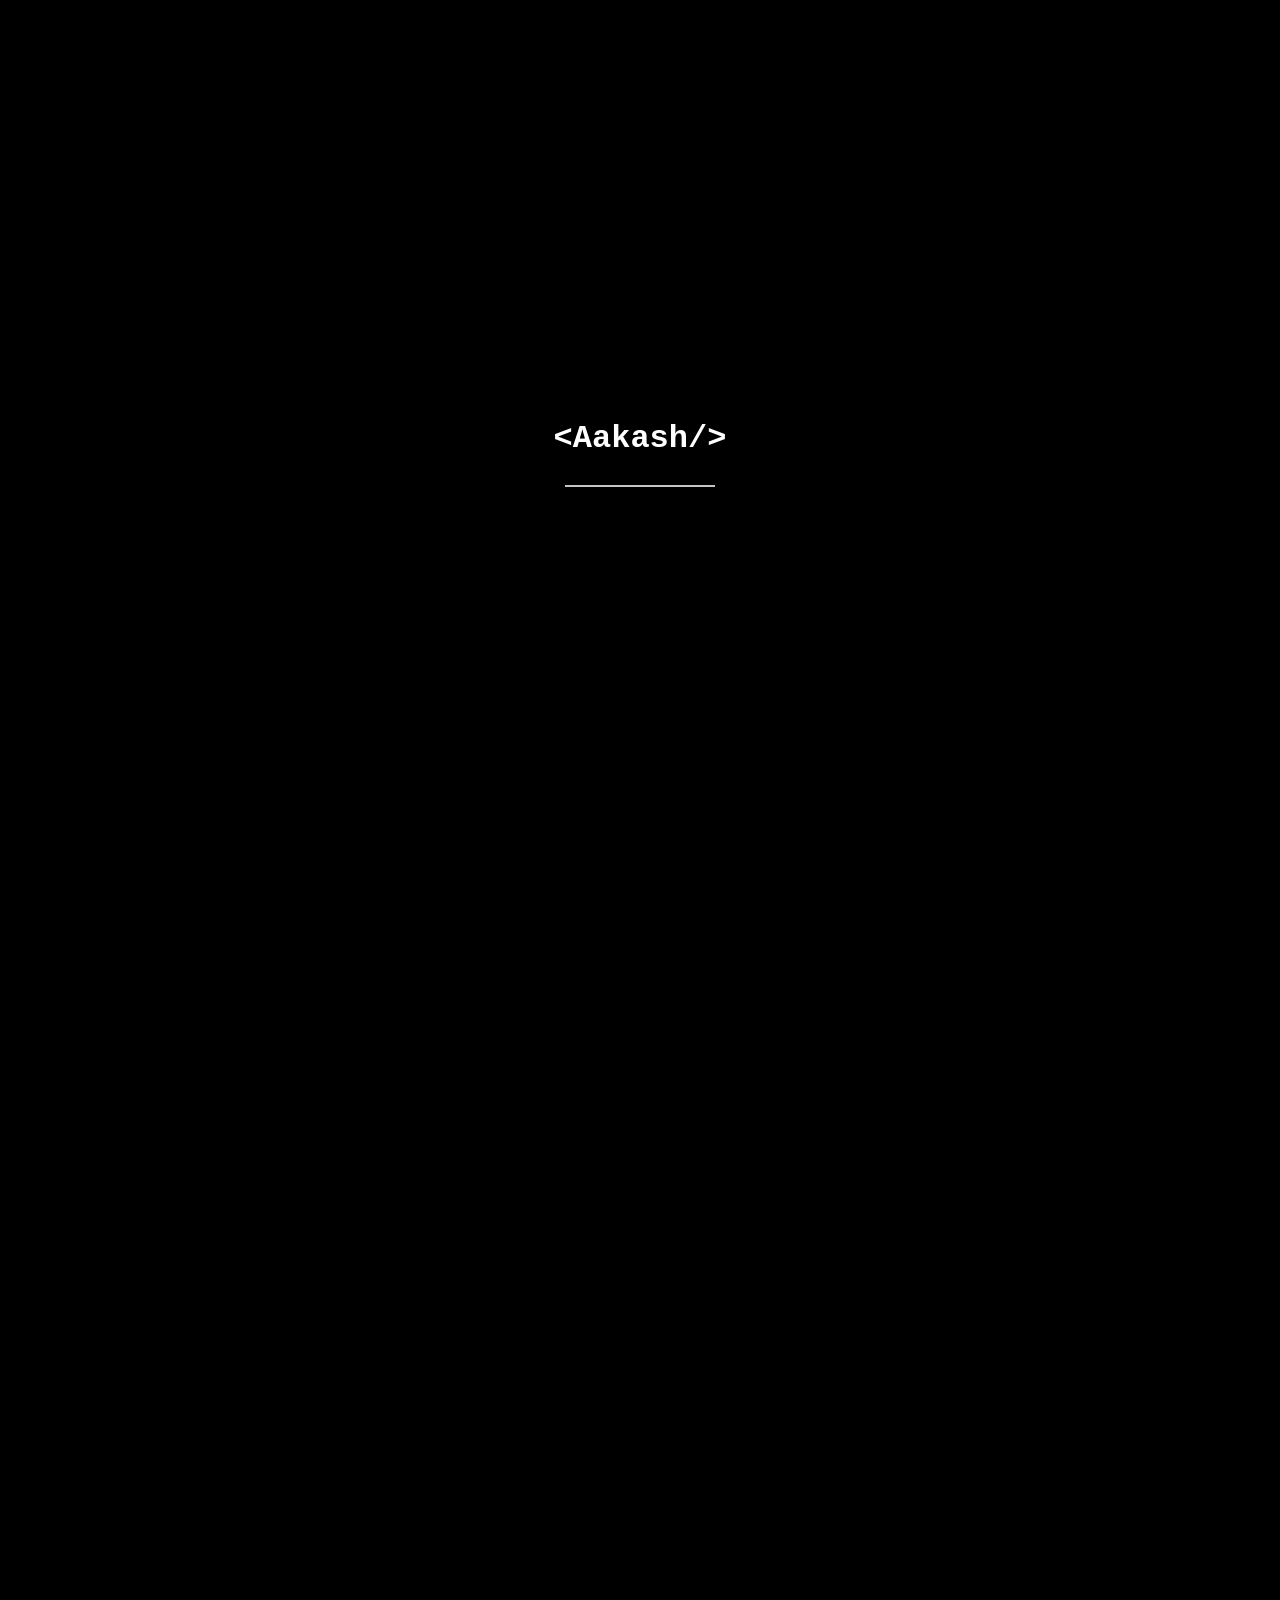
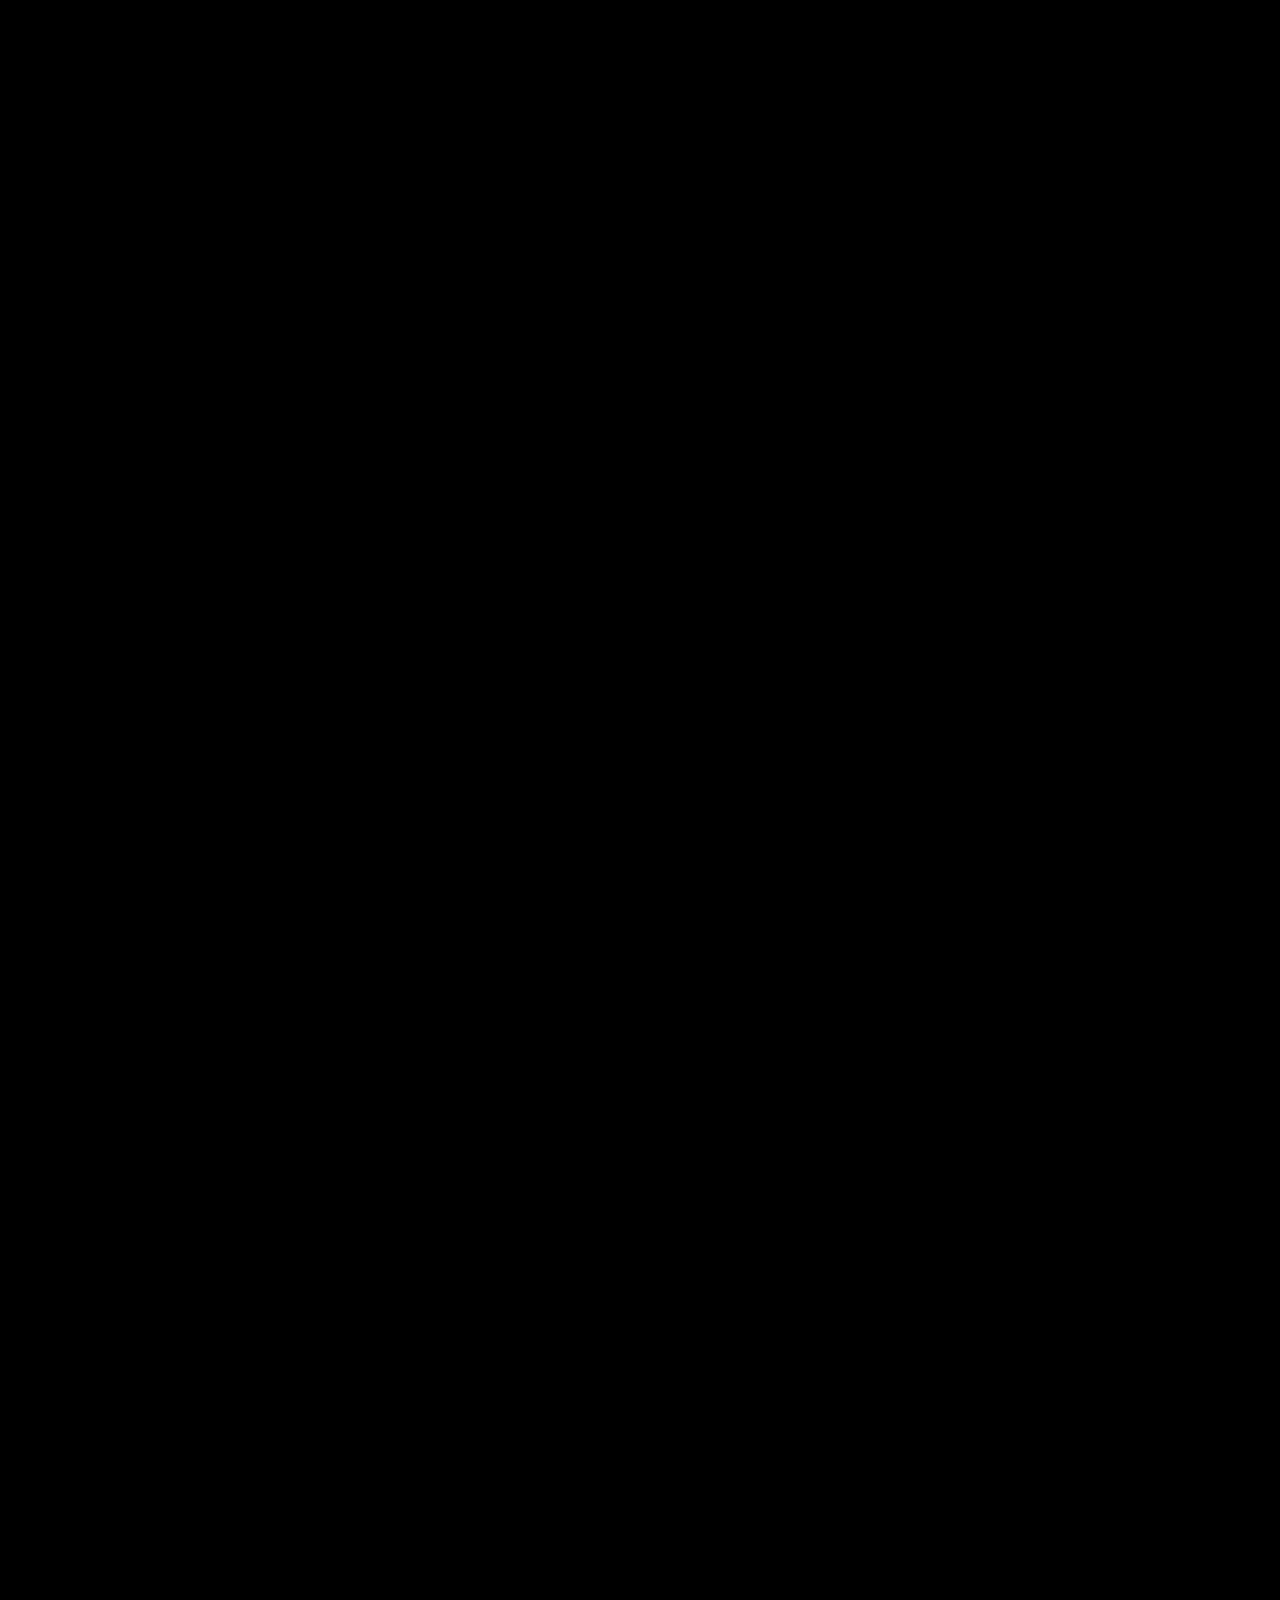
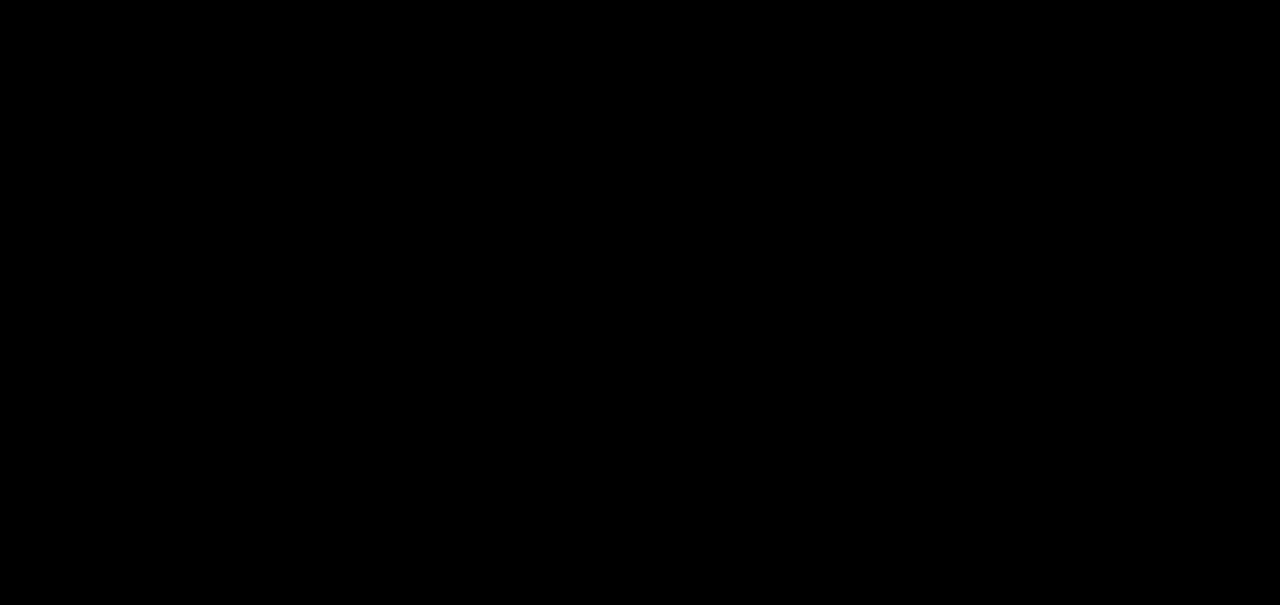
==== commit 13462ca8: "Add files via upload" ====
--- a/index.html
+++ b/index.html
@@ -1,221 +1,661 @@
 <!DOCTYPE html>
 <html lang="en">
-    <head>
-        <meta charset="UTF-8">
-        <meta name="viewport" content="width=device-width, initial-scale=1.0">
-
-        <link rel="stylesheet" href="styles.css">
-
-        <!-- =====BOX ICONS===== -->
-        <link href='https://cdn.jsdelivr.net/npm/boxicons@2.0.5/css/boxicons.min.css' rel='stylesheet'>
-
-        <title>Portfolio website complete</title>
-    </head>
-    <body>
-        <!--===== HEADER =====-->
-        <header class="l-header">
-            <nav class="nav bd-grid">
-                <div>
-                    <a href="#" class="nav__logo">Portfolio</a>
+<head>
+    <meta charset="UTF-8">
+    <meta name="viewport" content="width=device-width, initial-scale=1.0">
+    <title>Aakash Dubey | Portfolio</title>
+    
+    <link rel="stylesheet" href="https://cdnjs.cloudflare.com/ajax/libs/font-awesome/6.4.0/css/all.min.css">
+    
+    <style>
+        /* --- RESET & VARS (MODERN FUTURISTIC DARK THEME) --- */
+        :root {
+            --bg-color: #000000; 
+            
+            
+            /* MODERN GLASS SETTINGS */
+            --glass-bg: linear-gradient(135deg, rgba(65, 65, 65, 0.08) 0%, rgba(255, 255, 255, 0.01) 100%);
+            --glass-border: 1px solid rgba(255, 255, 255, 0.15);
+            --glass-highlight: inset 0 1px 1px rgba(255, 255, 255, 0.25); 
+            --glass-shadow: 0 15px 35px 0 rgba(0, 0, 0, 0.5); 
+            --glass-blur: blur(12px);
+
+            /* INNER CARDS */
+            --inner-card-bg: linear-gradient(135deg, rgba(255, 255, 255, 0.04) 0%, rgba(255, 255, 255, 0.0) 100%);
+            --inner-card-border: 1px solid rgba(255, 255, 255, 0.08);
+            --inner-glass-blur: blur(8px);
+            --inner-card-shadow: 0 8px 20px rgba(0, 0, 0, 0.3);
+
+            /* Text Colors */
+            --text-main: #ffffff;     
+            --text-muted: #9aa0a6;    
+            --accent-green: #ffffffc4; 
+            
+            /* Buttons */
+            --btn-bg: #ffffff;        
+            --btn-text: #16181a;
+            
+            /* Logo Gradient */
+            --logo-grad-1: #ffffff;
+            --logo-grad-2: #888888;
+
+            --font-main: 'Inter', -apple-system, BlinkMacSystemFont, sans-serif;
+            --font-mono: 'Courier New', Courier, monospace;
+        }
+
+        /* --- LIGHT THEME OVERRIDES (Silver Glass with Black Text) --- */
+        .light-theme {
+            --bg-color: #818181b4; 
+            
+            /* Light glass */
+            --glass-bg: linear-gradient(135deg, rgba(255, 255, 255, 0.6) 0%, rgba(255, 255, 255, 0.2) 100%); 
+            --glass-border: 1px solid rgba(255, 255, 255, 0.8);
+            --glass-highlight: inset 0 1px 2px rgba(255, 255, 255, 1); 
+            --glass-shadow: 0 15px 35px 0 rgba(0, 0, 0, 0.1); 
+            
+            /* Inner Cards */
+            --inner-card-bg: linear-gradient(135deg, rgba(255, 255, 255, 0.5) 0%, rgba(255, 255, 255, 0.1) 100%);
+            --inner-card-border: 1px solid rgba(255, 255, 255, 0.6);
+            --inner-card-shadow: 0 8px 20px rgba(0, 0, 0, 0.05);
+            
+            /* Text Colors (Black) */
+            --text-main: #111827;     
+            --text-muted: #4b5563; 
+            --accent-green: #000000; 
+            
+            /* Buttons */
+            --btn-bg: #111827;        
+            --btn-text: #ffffff;
+            
+            /* Logo Gradient */
+            --logo-grad-1: #111827;
+            --logo-grad-2: #4b5563;
+        }
+
+        * { margin: 0; padding: 0; box-sizing: border-box; }
+        html { scroll-behavior: smooth; }
+
+        body {
+            background-color: var(--bg-color);
+            color: var(--text-main);
+            font-family: var(--font-main);
+            line-height: 1.6;
+            overflow-x: hidden;
+            position: relative;
+            transition: background-color 0.4s ease, color 0.4s ease;
+        }
+
+        /* --- CUSTOM SCROLLBAR --- */
+        ::-webkit-scrollbar { width: 8px; }
+        ::-webkit-scrollbar-track { background: var(--bg-color); }
+        ::-webkit-scrollbar-thumb { background: rgba(150,150,150,0.5); border-radius: 4px; }
+        ::-webkit-scrollbar-thumb:hover { background: var(--accent-green); }
+
+        /* --- 0. PRELOADER --- */
+        .preloader { position: fixed; top: 0; left: 0; width: 100%; height: 100%; background-color: var(--bg-color); z-index: 9999; display: flex; justify-content: center; align-items: center; flex-direction: column; transition: transform 0.8s cubic-bezier(0.77, 0, 0.175, 1); }
+        .preloader.slide-up { transform: translateY(-100%); }
+        .loader-logo { font-family: var(--font-mono); font-size: 2rem; font-weight: 800; color: var(--text-main); opacity: 0; animation: pulseText 2s ease forwards; }
+        .loader-line { width: 0%; height: 2px; background-color: var(--accent-green); margin-top: 20px; animation: fillLine 1.5s ease-in-out forwards; }
+        @keyframes pulseText { 0% { opacity: 0; transform: translateY(10px); } 50% { opacity: 1; transform: translateY(0); } 100% { opacity: 1; transform: translateY(0); } }
+        @keyframes fillLine { 0% { width: 0%; } 100% { width: 150px; } }
+        .reveal-content { opacity: 0; transform: translateY(30px); transition: all 0.8s ease-out; }
+        .reveal-content.active { opacity: 1; transform: translateY(0); }
+
+        /* --- 1. VOLUMETRIC LIGHT RAYS --- */
+        .light-rays { position: fixed; top: 0; left: 0; width: 100vw; height: 100vh; overflow: hidden; z-index: -2; pointer-events: none; }
+        .ray {
+            position: absolute; top: -10%; left: -10%;
+            background: linear-gradient(90deg, rgba(255,255,255,0.2) 0%, rgba(255,255,255,0.03) 40%, transparent 80%);
+            transform-origin: top left; filter: blur(25px); transition: opacity 0.4s ease, background 0.4s ease;
+        }
+        .ray-1 { width: 200vw; height: 120px; transform: rotate(35deg) translateY(0px); opacity: 1; }
+        .ray-2 { width: 200vw; height: 40px; transform: rotate(42deg) translateY(120px); filter: blur(15px); opacity: 0.9; }
+        .ray-3 { width: 200vw; height: 200px; transform: rotate(28deg) translateY(-200px); opacity: 0.6; }
+
+        .light-theme .ray {
+            background: linear-gradient(90deg, rgba(255,255,255,0.9) 0%, rgba(255,255,255,0.4) 40%, transparent 80%);
+            opacity: 1;
+        }
+
+        /* --- 2. AMBIENT GLOW --- */
+        .ambient-glow { position: fixed; top: 0; left: 0; width: 100%; height: 100%; overflow: hidden; z-index: -3; pointer-events: none; }
+        .spotlight { position: absolute; top: -10%; left: 30%; width: 40vw; height: 40vw; background: radial-gradient(circle, rgba(255, 255, 255, 0.05), transparent 60%); filter: blur(80px); animation: pulseGlow 10s infinite alternate; transition: background 0.4s ease; }
+        .light-theme .spotlight { background: radial-gradient(circle, rgba(0, 0, 0, 0.5), transparent 60%); }
+        @keyframes pulseGlow { 0% { opacity: 0.5; transform: scale(1); } 100% { opacity: 0.8; transform: scale(1.1); } }
+
+        /* --- 2.5 FLOATING TECH ICONS (Black & White) --- */
+        .floating-icons {
+            position: fixed;
+            top: 0; left: 0; width: 100vw; height: 100vh;
+            overflow: hidden; z-index: -2; pointer-events: none;
+        }
+        
+        .float-icon {
+            position: absolute;
+            /* Faint white for dark mode */
+            color: rgba(255, 255, 255, 0.04); 
+            transition: color 0.4s ease;
+        }
+
+        .light-theme .float-icon {
+            /* Faint black for light mode */
+            color: rgba(0, 0, 0, 0.04); 
+        }
+
+        /* Positioning and sizing the icons */
+        .icon-1 { top: 15%; left: 10%; font-size: 5rem; animation: floatAnim 25s infinite linear; }
+        .icon-2 { top: 60%; left: 85%; font-size: 8rem; animation: floatAnim 35s infinite linear reverse; }
+        .icon-3 { top: 80%; left: 15%; font-size: 4.5rem; animation: floatAnim 20s infinite linear; }
+        .icon-4 { top: 20%; left: 75%; font-size: 6rem; animation: floatAnim 28s infinite linear reverse; }
+        .icon-5 { top: 45%; left: 45%; font-size: 7.5rem; animation: floatAnim 40s infinite linear; }
+        .icon-6 { top: 85%; left: 55%; font-size: 5.5rem; animation: floatAnim 22s infinite linear reverse; }
+        .icon-7 { top: 5%; left: 45%; font-size: 4rem; animation: floatAnim 30s infinite linear; }
+        .icon-8 { top: 35%; left: 5%; font-size: 6.5rem; animation: floatAnim 32s infinite linear reverse; }
+
+        @keyframes floatAnim {
+            0% { transform: translate(0, 0) rotate(0deg); }
+            33% { transform: translate(40px, -50px) rotate(30deg); }
+            66% { transform: translate(-20px, 30px) rotate(-15deg); }
+            100% { transform: translate(0, 0) rotate(0deg); }
+        }
+
+        /* --- 3. CANVAS --- */
+        #canvas-bg { position: fixed; top: 0; left: 0; width: 100%; height: 100%; z-index: -1; pointer-events: none; }
+
+        /* --- 4. GLASS CONTAINER --- */
+        .glass-frame {
+            max-width: 1000px;
+            margin: 80px auto;
+            background: var(--glass-bg);
+            backdrop-filter: var(--glass-blur);
+            -webkit-backdrop-filter: var(--glass-blur);
+            border: var(--glass-border);
+            box-shadow: var(--glass-shadow), var(--glass-highlight);
+            border-radius: 24px; 
+            padding: 60px;
+            position: relative;
+            z-index: 1;
+            transition: all 0.4s ease;
+        }
+
+        /* --- UTILITIES & BUTTONS --- */
+        .btn { display: inline-block; padding: 14px 32px; border-radius: 30px; font-size: 0.95rem; font-weight: 600; text-decoration: none; transition: all 0.3s cubic-bezier(0.4, 0, 0.2, 1); cursor: pointer; margin-right: 10px; margin-bottom: 10px; position: relative; overflow: hidden; }
+        
+        .btn-primary { background-color: var(--accent-green); color: #ffffff; border: none; box-shadow: 0 4px 10px rgba(0,0,0,0.2); }
+        .btn-primary:hover { transform: translateY(-2px); box-shadow: 0 8px 20px rgba(0,0,0,0.3); }
+        
+        .btn-outline { 
+            background: linear-gradient(135deg, rgba(255,255,255,0.1), rgba(255,255,255,0));
+            color: var(--text-main); 
+            border: 1px solid rgba(255,255,255,0.3);
+            backdrop-filter: var(--inner-glass-blur);
+            -webkit-backdrop-filter: var(--inner-glass-blur);
+            box-shadow: inset 0 2px 2px rgba(255,255,255,0.2), 0 4px 10px rgba(0,0,0,0.1);
+        }
+        .btn-outline:hover { 
+            border-color: var(--accent-green);
+            background: linear-gradient(135deg, rgba(255,255,255,0.15), rgba(255,255,255,0.05));
+            box-shadow: inset 0 2px 5px rgba(255,255,255,0.4), 0 8px 20px rgba(0,0,0,0.2); 
+            transform: translateY(-2px);
+            color: var(--accent-green);
+        }
+        
+        .logo { font-family: var(--font-mono); font-weight: 800; font-size: 1.5rem; letter-spacing: -1px; background: linear-gradient(90deg, var(--logo-grad-1), var(--logo-grad-2)); -webkit-background-clip: text; -webkit-text-fill-color: transparent; }
+        
+        .section-header { display: flex; justify-content: space-between; align-items: flex-end; margin-bottom: 30px; border-bottom: 1px solid var(--inner-card-border); padding-bottom: 10px; }
+        .section-title { font-size: 0.9rem; font-weight: 700; letter-spacing: 1px; text-transform: uppercase; color: var(--text-muted); margin: 0; position: relative; }
+        .section-title::after { content: ''; display: block; width: 40px; height: 3px; background: var(--accent-green); margin-top: 10px; border-radius: 2px; }
+        .see-all { font-size: 0.9rem; color: var(--text-muted); text-decoration: none; transition: color 0.2s; }
+        .see-all:hover { color: var(--accent-green); }
+        
+        nav { padding-bottom: 20px; display: flex; justify-content: space-between; align-items: center; margin-bottom: 60px; border-bottom: 1px solid var(--inner-card-border); position: relative; }
+        .nav-links { display: flex; align-items: center; }
+        .nav-links a { color: var(--text-muted); text-decoration: none; margin-left: 25px; font-weight: 600; font-size: 0.9rem; transition: color 0.2s; }
+        .nav-links a:hover { color: var(--text-main); }
+        
+        .hero { padding: 40px 0 80px 0; text-align: left; }
+        .hero h1 { font-size: 4.5rem; line-height: 1.1; margin-bottom: 20px; letter-spacing: -2px; font-weight: 800; color: var(--text-main); }
+        .hero h2 { font-size: 1.5rem; color: var(--text-muted); margin-bottom: 40px; font-weight: 500; }
+        .tag { font-size: 0.75rem; text-transform: uppercase; letter-spacing: 2px; border: 1px solid var(--accent-green); padding: 8px 16px; border-radius: 20px; display: inline-block; margin-bottom: 20px; color: var(--accent-green); font-weight: 700; background: rgba(34, 197, 94, 0.05); backdrop-filter: var(--inner-glass-blur); -webkit-backdrop-filter: var(--inner-glass-blur); }
+
+        /* PROJECTS */
+        .projects-stack { display: flex; flex-direction: column; gap: 15px; }
+        .project-card { 
+            display: flex; align-items: flex-start; 
+            background: var(--inner-card-bg); border: var(--inner-card-border); 
+            border-radius: 16px; padding: 25px; 
+            transition: all 0.3s cubic-bezier(0.4, 0, 0.2, 1); position: relative; text-decoration: none; color: inherit; transform-style: preserve-3d; 
+            backdrop-filter: var(--inner-glass-blur); -webkit-backdrop-filter: var(--inner-glass-blur);
+            box-shadow: inset 0 1px 1px rgba(255,255,255,0.1), var(--inner-card-shadow);
+        }
+        .project-card:hover { border-color: var(--accent-green); transform: translateY(-3px); box-shadow: inset 0 1px 2px rgba(255,255,255,0.2), 0 15px 35px rgba(0,0,0,0.2); }
+        
+        .project-icon-box { width: 50px; height: 50px; background: rgba(255,255,255,0.05); border-radius: 12px; display: flex; align-items: center; justify-content: center; font-size: 1.5rem; margin-right: 20px; flex-shrink: 0; color: var(--text-main); border: 1px solid rgba(255,255,255,0.1); box-shadow: inset 0 2px 4px rgba(255,255,255,0.1); transition: all 0.3s; }
+        .project-card:hover .project-icon-box { color: var(--accent-green); border-color: var(--accent-green); }
+        
+        .project-content { flex-grow: 1; }
+        .project-title { font-size: 1.1rem; font-weight: 700; margin-bottom: 8px; color: var(--text-main); transition: color 0.3s;}
+        .project-card:hover .project-title { color: var(--accent-green); }
+        .project-desc { font-size: 0.95rem; color: var(--text-muted); margin-bottom: 15px; line-height: 1.5; }
+        .project-tags { display: flex; gap: 8px; flex-wrap: wrap; }
+        .project-tag { font-size: 0.7rem; padding: 4px 12px; background: rgba(255,255,255,0.05); border-radius: 20px; color: var(--text-main); font-weight: 600; border: 1px solid rgba(255,255,255,0.1); }
+        .project-arrow { font-size: 1.2rem; color: var(--text-muted); margin-left: 20px; align-self: center; transition: transform 0.3s; }
+        .project-card:hover .project-arrow { color: var(--accent-green); transform: translateX(5px); }
+
+        /* SKILLS GRID */
+        .tech-grid { display: grid; grid-template-columns: repeat(auto-fill, minmax(100px, 1fr)); gap: 15px; margin-top: 20px; }
+        .tech-card { background: var(--inner-card-bg); border: var(--inner-card-border); border-radius: 14px; padding: 20px; display: flex; flex-direction: column; align-items: center; justify-content: center; transition: all 0.3s; text-decoration: none; cursor: default; transform-style: preserve-3d; backdrop-filter: var(--inner-glass-blur); -webkit-backdrop-filter: var(--inner-glass-blur); box-shadow: inset 0 1px 1px rgba(255,255,255,0.1), var(--inner-card-shadow); }
+        .tech-card:hover { border-color: var(--accent-green); transform: translateY(-3px); box-shadow: inset 0 1px 2px rgba(255,255,255,0.2), 0 12px 30px rgba(0,0,0,0.2); }
+        .tech-icon { font-size: 2rem; margin-bottom: 15px; color: var(--text-muted); transition: color 0.3s; }
+        .tech-card:hover .tech-icon { color: var(--accent-green); }
+        .tech-name { font-size: 0.85rem; font-weight: 600; color: var(--text-muted); transition: color 0.3s; }
+        .tech-card:hover .tech-name { color: var(--accent-green); }
+
+        /* CERTIFICATES */
+        .cert-grid { display: grid; grid-template-columns: repeat(auto-fit, minmax(280px, 1fr)); gap: 20px; margin-top: 20px; }
+        .cert-card { background: var(--inner-card-bg); border-radius: 16px; padding: 20px; text-align: center; transition: all 0.3s; border: var(--inner-card-border); transform-style: preserve-3d; text-decoration: none; color: inherit; display: flex; flex-direction: column; align-items: center; gap: 18px; backdrop-filter: var(--inner-glass-blur); -webkit-backdrop-filter: var(--inner-glass-blur); box-shadow: inset 0 1px 1px rgba(255,255,255,0.1), var(--inner-card-shadow); }
+        .cert-card:hover { transform: translateY(-5px); border-color: var(--accent-green); box-shadow: inset 0 1px 2px rgba(255,255,255,0.2), 0 15px 35px rgba(0,0,0,0.2); }
+        .cert-thumb { width: 100%; border-radius: 16px; object-fit: cover; max-height: 180px; border: 1px solid rgba(255,255,255,0.12); box-shadow: inset 0 1px 2px rgba(255,255,255,0.08); }
+        .cert-icon { font-size: 2.5rem; margin-bottom: 15px; color: var(--text-main); transition: color 0.3s; }
+        .cert-card:hover .cert-icon { color: var(--accent-green); }
+        .cert-title { font-size: 1rem; font-weight: 700; margin-bottom: 4px; color: var(--text-main); }
+        .cert-issuer { font-size: 0.9rem; color: var(--text-muted); }
+
+        .cert-modal { position: fixed; inset: 0; display: none; align-items: center; justify-content: center; background: rgba(0, 0, 0, 0.85); z-index: 2000; padding: 24px; }
+        .cert-modal.active { display: flex; }
+        .cert-modal-inner { position: relative; width: 100%; max-width: 1000px; max-height: 90vh; border-radius: 22px; overflow: hidden; background: rgba(10, 10, 10, 0.95); box-shadow: 0 30px 80px rgba(0, 0, 0, 0.45); }
+        .cert-modal img { display: block; width: 100%; height: auto; max-height: 90vh; object-fit: contain; }
+        .cert-modal-close { position: absolute; top: 16px; right: 16px; width: 44px; height: 44px; border-radius: 50%; border: 1px solid rgba(255,255,255,0.35); background: rgba(0,0,0,0.6); color: #ffffff; font-size: 1.1rem; display: flex; align-items: center; justify-content: center; cursor: pointer; z-index: 2; }
+        .cert-modal-caption { position: absolute; bottom: 0; left: 0; right: 0; padding: 16px 20px; background: linear-gradient(180deg, rgba(0,0,0,0) 0%, rgba(0,0,0,0.8) 100%); color: #ffffff; font-size: 0.95rem; }
+
+        /* ABOUT & CONTACT */
+        .about-section { padding: 60px 0; display: grid; grid-template-columns: 1fr 1fr; gap: 60px; align-items: center; }
+        .inner-card { background: var(--inner-card-bg); border-radius: 16px; padding: 30px; border: var(--inner-card-border); transition: transform 0.2s; transform-style: preserve-3d; backdrop-filter: var(--inner-glass-blur); -webkit-backdrop-filter: var(--inner-glass-blur); box-shadow: inset 0 1px 1px rgba(255,255,255,0.1), var(--inner-card-shadow); }
+        .inner-card:hover { transform: translateY(-5px); border-color: rgba(255,255,255,0.3); }
+        .detail-row { display: flex; justify-content: space-between; border-bottom: 1px solid var(--inner-card-border); padding: 14px 0; font-size: 0.95rem; }
+        .detail-row span:first-child { font-weight: 600; color: var(--text-main); opacity: 0.8; } 
+        .detail-row span:last-child { color: var(--text-muted); }
+        
+        .contact-section { padding: 60px 0; max-width: 600px; margin: 0 auto; }
+        .form-group { margin-bottom: 25px; }
+        .form-label { display: block; margin-bottom: 10px; font-weight: 600; font-size: 0.9rem; color: var(--text-muted); }
+        .form-input, .form-textarea { width: 100%; padding: 16px; border: var(--inner-card-border); border-radius: 14px; font-family: var(--font-main); font-size: 1rem; background: var(--inner-card-bg); color: var(--text-main); transition: all 0.3s; backdrop-filter: var(--inner-glass-blur); -webkit-backdrop-filter: var(--inner-glass-blur); box-shadow: inset 0 2px 5px rgba(0,0,0,0.1); }
+        .form-input::placeholder, .form-textarea::placeholder { color: var(--text-muted); opacity: 0.6; }
+        .form-input:focus, .form-textarea:focus { outline: none; border-color: var(--accent-green); box-shadow: inset 0 2px 5px rgba(0,0,0,0.1), 0 5px 15px rgba(0,0,0,0.1); }
+        .form-textarea { height: 150px; resize: vertical; }
+
+        /* --- EXTREME GLASS THEME TOGGLE --- */
+        .theme-toggle-container { display: flex; align-items: center; margin-left: 20px; }
+        .theme-toggle { position: relative; display: inline-block; width: 60px; height: 30px; }
+        .theme-toggle input { opacity: 0; width: 0; height: 0; }
+        
+        .slider { 
+            position: absolute; cursor: pointer; top: 0; left: 0; right: 0; bottom: 0; 
+            background: linear-gradient(135deg, rgba(255,255,255,0.1), rgba(255,255,255,0)); 
+            border: 1px solid rgba(255,255,255,0.2);
+            backdrop-filter: var(--inner-glass-blur); -webkit-backdrop-filter: var(--inner-glass-blur);
+            transition: .4s; border-radius: 34px; 
+            box-shadow: inset 0 2px 4px rgba(0,0,0,0.15), 0 4px 10px rgba(0,0,0,0.1);
+        }
+        .slider:before { 
+            position: absolute; content: ""; height: 22px; width: 22px; left: 3px; bottom: 3px; 
+            background: linear-gradient(135deg, rgba(255,255,255,0.4), rgba(255,255,255,0.05)); 
+            border: 1px solid rgba(255,255,255,0.6);
+            backdrop-filter: blur(5px);
+            transition: .4s cubic-bezier(0.4, 0, 0.2, 1); border-radius: 50%; 
+            box-shadow: inset 0 1px 2px rgba(255,255,255,0.8), 0 2px 6px rgba(0,0,0,0.3); 
+        }
+        
+        input:checked + .slider { border-color: var(--accent-green); }
+        input:checked + .slider:before { transform: translateX(30px); background: linear-gradient(135deg, rgba(255,255,255,0.9), rgba(255,255,255,0.3)); border-color: white; }
+
+        /* --- MOBILE NAV --- */
+        .mobile-nav { display: none; position: fixed; bottom: 20px; left: 50%; transform: translateX(-50%); width: 90%; max-width: 400px; background: var(--glass-bg); backdrop-filter: var(--glass-blur); -webkit-backdrop-filter: var(--glass-blur); border-radius: 50px; border: var(--glass-border); z-index: 1000; justify-content: space-around; padding: 15px; box-shadow: var(--glass-shadow), inset 0 1px 1px rgba(255,255,255,0.2); transition: background 0.4s; }
+        .mobile-nav a { color: var(--text-muted); font-size: 1.3rem; transition: color 0.3s; }
+        .mobile-nav a:hover, .mobile-nav a.active { color: var(--accent-green); }
+
+        @media (max-width: 768px) {
+            .glass-frame { margin: 0; padding: 40px 20px 100px 20px; border-radius: 0; border: none; background: transparent; box-shadow: none; backdrop-filter: none; -webkit-backdrop-filter: none; }
+            .hero h1 { font-size: 3rem; }
+            .about-section { grid-template-columns: 1fr; }
+            .tech-grid { grid-template-columns: repeat(auto-fill, minmax(90px, 1fr)); }
+            .nav-links { display: none; }
+            .mobile-nav { display: flex; }
+            .theme-toggle-container { margin-left: auto; }
+        }
+    </style>
+</head>
+<body>
+
+    <div class="preloader">
+        <div class="loader-logo">&lt;Aakash/&gt;</div>
+        <div class="loader-line"></div>
+    </div>
+
+    <div class="light-rays">
+        <div class="ray ray-1"></div>
+        <div class="ray ray-2"></div>
+        <div class="ray ray-3"></div>
+    </div>
+
+    <div class="ambient-glow">
+        <div class="spotlight"></div>
+    </div>
+
+    <div class="floating-icons">
+        <i class="fa-brands fa-python float-icon icon-1"></i>
+        <i class="fa-brands fa-js float-icon icon-2"></i>
+        <i class="fa-brands fa-java float-icon icon-3"></i>
+        <i class="fa-brands fa-docker float-icon icon-4"></i>
+        <i class="fa-brands fa-aws float-icon icon-5"></i>
+        <i class="fa-brands fa-linux float-icon icon-6"></i>
+        <i class="fa-brands fa-github float-icon icon-7"></i>
+        <i class="fa-brands fa-node-js float-icon icon-8"></i>
+    </div>
+
+    <canvas id="canvas-bg"></canvas>
+
+    <div class="glass-frame reveal-content">
+
+        <nav>
+            <div class="logo">&lt;Aakash/&gt;</div>
+            <div class="nav-links">
+                <a href="#home">Home</a>
+                <a href="#projects">Projects</a>
+                <a href="#about">About</a>
+                <a href="#skills">Skills</a>
+                <a href="#certificates">Certificates</a>
+                <a href="#contact">Contact</a>
+                
+                <div class="theme-toggle-container">
+                    <label class="theme-toggle">
+                        <input type="checkbox" id="theme-switch" aria-label="Toggle Dark/Light Mode">
+                        <span class="slider"></span>
+                    </label>
                 </div>
-
-                <div class="nav__menu" id="nav-menu">
-                    <ul class="nav__list">
-                        <li class="nav__item"><a href="#home" class="nav__link active-link">Home</a></li>
-                        <li class="nav__item"><a href="#about" class="nav__link">About</a></li>
-                        <li class="nav__item"><a href="#skills" class="nav__link">Skills</a></li>
-                        <li class="nav__item"><a href="#certificates" class="nav__link">Certificates</a></li>
-                        <li class="nav__item"><a href="#contact" class="nav__link">Contact</a></li>
-                    </ul>
-                </div>
-
-                <div class="nav__toggle" id="nav-toggle">
-                    <i class='bx bx-menu'></i>
-                </div>
-            </nav>
-        </header>
-
-        <main class="l-main">
-            <!--===== HOME =====-->
-            <section class="home bd-grid" id="home">
-                <div class="home__data">
-                    <h1 class="home__title">Hi,I'am <br><span class="home__title-color">Aakash Dubey</span><br> Student</h1>
-
-                    <a href="#" class="button">Contact</a>
-                </div>
-
-                <div class="home__social">
-                    <a href="https://www.linkedin.com/in/aakash-dubey-7095583a7?utm_source=share&utm_campaign=share_via&utm_content=profile&utm_medium=ios_app" target="_blank"  class="home__social-icon"><i class='bx bxl-linkedin'></i></a>
-                    <a href="https://github.com/gavxkxge" target="_blank" class="home__social-icon"><i class='bx bxl-github' ></i></a>
-
-                </div>
-
-                <div class="home__img">
-                    <svg class="home__blob" viewBox="0 0 479 467" xmlns="http://www.w3.org/2000/svg" xmlns:xlink="http://www.w3.org/1999/xlink">
-                        <mask id="mask0" mask-type="alpha">
-                            <path d="M9.19024 145.964C34.0253 76.5814 114.865 54.7299 184.111 29.4823C245.804 6.98884 311.86 -14.9503 370.735 14.143C431.207 44.026 467.948 107.508 477.191 174.311C485.897 237.229 454.931 294.377 416.506 344.954C373.74 401.245 326.068 462.801 255.442 466.189C179.416 469.835 111.552 422.137 65.1576 361.805C17.4835 299.81 -17.1617 219.583 9.19024 145.964Z"/>
-                        </mask>
-                        <g mask="url(#mask0)">
-                            <path d="M9.19024 145.964C34.0253 76.5814 114.865 54.7299 184.111 29.4823C245.804 6.98884 311.86 -14.9503 370.735 14.143C431.207 44.026 467.948 107.508 477.191 174.311C485.897 237.229 454.931 294.377 416.506 344.954C373.74 401.245 326.068 462.801 255.442 466.189C179.416 469.835 111.552 422.137 65.1576 361.805C17.4835 299.81 -17.1617 219.583 9.19024 145.964Z"/>
-                            <image class="home__blob-img" x="50" y="60" href="b.png"/>
-                        </g>
-                    </svg>
-                </div>
-            </section>
-
-            <!--===== ABOUT =====-->
-            <section class="about section " id="about">
-                <h2 class="section-title">About</h2>
-
-                <div class="about__container bd-grid">
-                    <div class="about__img">
-                        <img src="a.png" alt="">
+            </div>
+        </nav>
+
+        <section id="home" class="hero">
+            <span class="tag">Welcome</span>
+            <h1>Hi, I'm<br>Aakash Dubey</h1>
+            <h2>Student & Aspiring Software Engineer</h2>
+            <div style="margin-top: 30px;">
+                <a href="mailto:aakash.dubey.prof@outlook.com" class="btn btn-primary"><i class="fa-solid fa-envelope"></i> Email</a>
+                <a href="https://github.com/yourusername" target="_blank" class="btn btn-outline"><i class="fa-brands fa-github"></i> GitHub</a>
+                <a href="https://linkedin.com/in/yourusername" target="_blank" class="btn btn-outline"><i class="fa-brands fa-linkedin"></i> LinkedIn</a>
+                <a href="./Aakash%20Resume.pages" download class="btn btn-outline"><i class="fa-solid fa-download"></i> CV</a>
+            </div>
+        </section>
+
+        <section id="projects" style="padding: 60px 0;">
+            <div class="section-header">
+                <h2 class="section-title">Featured Projects</h2>
+                <a href="https://drive.google.com/file/d/1SewqjHYQw08v_pXR6QFCt8n2EfTJdDGu/view?usp=drive_link" target="_blank" class="see-all">Drive-></a>
+            </div>
+            <div class="projects-stack">
+                <a href="#" class="project-card">
+                    <div class="project-icon-box">🗃️</div>
+                    <div class="project-content">
+                        <div class="project-title">Faculty Course Management System</div>
+                        <div class="project-desc">A comprehensive system for managing faculty courses and student enrollments.</div>
+                        <div class="project-tags"><span class="project-tag">Python</span><span class="project-tag">Django</span><span class="project-tag">Database</span></div>
                     </div>
-                    
-                    <div>
-                        <h2 class="about__subtitle">I'm Aakash,</h2>
-                        <p class="about__text">a BCA student at Amity University, Raipur, I am a passionate and motivated student with a strong interest in software engineering. I enjoy learning new technologies and building simple, user-friendly websites. I am continuously improving my skills in HTML, CSS, JavaScript, and programming concepts, and I am eager to apply my knowledge to real-world projects .</p>           
-                     <ul><br>
-                    <!-- <li><strong>Website:</strong> www.example.com</li> -->
-                    <li><strong>Phone:</strong>+91 9131190709</li>
-                    <li><strong>Address:</strong> Raipur,Chhattisgarh</li>
-                    <li><strong>Age:</strong> 20</li>
-                    <li><strong>Degree:</strong> BCA</li>
-                    <li><strong>Email:</strong> aakash.dubey.prof@outlook.com</li>
-                    <li><strong>BCA CGPA (1st year):</strong> N/A </li>
-                    
-                </ul>
-                   </div>                                   
-                </div>
-            </section>
-
-            <!--===== SKILLS =====-->
-            <section class="skills section" id="skills">
-                <h2 class="section-title">Skills</h2>
-
-                <div class="skills__container bd-grid">          
-                    <div>
-                        <h2 class="skills__subtitle">Profesional Skills</h2>
-                        <p class="skills__text">I am building my programming skills through hands-on practice and continuous learning. I enjoy working on a computer, exploring new concepts, and improving my coding abilities.</p>
-                        <div class="skills__data">
-                            <div class="skills__names">
-                                <i class=''></i>
-                                <span class="skills__name">C</span>
-                            </div>
-                            <div class="skills__bar skills__html">
-
-                            </div>
-                            <div>
-                                <span class="skills__percentage">55%</span>
-                            </div>
-                        </div>
-                        <div class="skills__data">
-                            <div class="skills__names">
-                                <i class=''></i>
-                                <span class="skills__name">CPP  </span>
-                            </div>
-                            <div class="skills__bar skills__css">
-                                
-                            </div>
-                            <div>
-                                <span class="skills__percentage">80%</span>
-                            </div>
-                        </div>
-                        <div class="skills__data">
-                            <div class="skills__names">
-                                <i class='' ></i>
-                                <span class="skills__name">Linux</span>
-                            </div>
-                            <div class="skills__bar skills__js">
-                                
-                            </div>
-                            <div>
-                                <span class="skills__percentage">20%</span>
-                            </div>
-                        </div>
-                        <div class="skills__data">
-                            <div class="skills__names">
-                                <i class=''></i>
-                                <span class="skills__name">Android JAVA</span>
-                            </div>
-                            <div class="skills__bar skills__ux">
-                                
-                            </div>
-                            <div>
-                                <span class="skills__percentage">N/A</span>
-                            </div>
-                        </div>
+                    <div class="project-arrow">→</div>
+                </a>
+                <a href="#" class="project-card">
+                    <div class="project-icon-box">cmd_</div>
+                    <div class="project-content">
+                        <div class="project-title">Personal PortFolio</div>
+                        <div class="project-desc">A responsive portfolio website showcasing my projects and skills.</div>
+                        <div class="project-tags"><span class="project-tag">HTML</span><span class="project-tag">CSS</span><span class="project-tag">JavaScript</span></div>
                     </div>
-                    
-                    <div>              
-                        <img src="work3.jpg" alt="" class="skills__img">
-                    </div>
-                </div>
-            </section>
-
-<!--===== WORK =====-->
-            <section class="Certificates section" id="certificates">
-                <h2 class="section-title">Certificates</h2>
-
-                <div class="work__container bd-grid">
-                    <a href="" class="work__img">
-                        <img src="certificate 5.jpeg" alt="">
-                    </a>
-                    <a href="" class="work__img">
-                        <img src="certificate 6.png" alt="">
-                    </a>
-                     <a href="" class="work__img">
-                        <img src="certificate 7.png" alt="">
-                    </a>
-                     <a href="" class="work__img">
-                        <img src="certificate.jpeg" alt="">
-                    </a>
-                    <a href="" class="work__img">
-                        <img src="certificate 2.jpeg" alt="">
-                    </a>
-                    <a href="" class="work__img">
-                        <img src="certificate 3.jpeg" alt="">
-                    </a>
-                    <a href="" class="work__img">
-                        <img src="certificate 4.jpeg" alt="">
-                    </a>
-                </div>
-            </section>
-            <!--===== CONTACT =====-->
-            <section class="contact section" id="contact">
-                <h2 class="section-title">Contact</h2>
-
-                <div class="contact__container bd-grid">
-                    <form action="" class="contact__form">
-                        <input type="text" placeholder="Name" class="contact__input">
-                        <input type="mail" placeholder="Email" class="contact__input">
-                        <textarea name="" id="" cols="0" rows="10" class="contact__input"></textarea>
-                        <input type="button" value="Enter" class="contact__button button">
-                    </form>
-                </div>
-            </section>
-        </main>
-
-        <!--===== FOOTER =====-->
-        <footer class="footer">
-            <p class="footer__title">Thankyou</p>
-            <div class="footer__social">
-                <a href="#" class="footer__icon"><i class='bx bxl-facebook' ></i></a>
-                <a href="#" class="footer__icon"><i class='bx bxl-instagram' ></i></a>
-                <a href="#" class="footer__icon"><i class='bx bxl-twitter' ></i></a>
-            </div>
-            <p class="footer__copy">&#169; Portfolio</p>
+                    <div class="project-arrow">→</div>
+                </a>
+                
+            </div>
+        </section>
+
+        <section id="about" class="about-section">
+            <div>
+                <h2 class="section-title">About Me</h2>
+                <p style="color: var(--text-muted); margin-bottom: 30px; font-size: 1.1rem;">
+                    I am a BCA student at <strong>Amity University, Raipur</strong>. I am a passionate and motivated student with a strong interest in software engineering.
+                </p>
+            </div>
+            <div class="inner-card">
+                <div class="detail-row"><span>Age</span><span>19</span></div>
+                <div class="detail-row"><span>Course</span><span>BCA</span></div>
+                <div class="detail-row"><span>Location</span><span>Raipur, CG</span></div>
+                <div class="detail-row" style="border-bottom: none;"><span>Phone</span><span>+91 9131190709</span></div>
+            </div>
+        </section>
+
+        <section id="skills" style="padding: 60px 0;">
+            <div class="section-header">
+                <h2 class="section-title">Tech Stack</h2>
+            </div>
+            <div class="tech-grid">
+                <div class="tech-card"><i class="fa-brands fa-python tech-icon"></i><span class="tech-name">Python</span></div>
+                <div class="tech-card"><i class="fa-brands fa-js tech-icon"></i><span class="tech-name">JavaScript</span></div>
+                <div class="tech-card"><i class="fa-brands fa-java tech-icon"></i><span class="tech-name">Java</span></div>
+                <div class="tech-card"><i class="fa-brands fa-c++ tech-icon"></i><span class="tech-name">C++</span></div>
+                <div class="tech-card"><i class="fa-brands fa-c tech-icon"></i><span class="tech-name"></span></div>
+                <div class="tech-card"><i class="fa-brands fa-linux tech-icon"></i><span class="tech-name">Linux</span></div>
+                <div class="tech-card"><i class="fa-brands fa-git-alt tech-icon"></i><span class="tech-name">Git</span></div>
+                <div class="tech-card"><i class="fa-brands fa-github tech-icon"></i><span class="tech-name">GitHub</span></div>
+                <div class="tech-card"><i class="fa-brands fa-node-js tech-icon"></i><span class="tech-name">Node.js</span></div>
+                <div class="tech-card"><i class="fa-solid fa-database tech-icon"></i><span class="tech-name">MySQL</span></div>
+                <div class="tech-card"><i class="fa-solid fa-terminal tech-icon"></i><span class="tech-name">Kali Linux</span></div>
+            </div>
+        </section>
+
+        <section id="certificates" style="padding: 60px 0;">
+            <div class="section-header">
+                <h2 class="section-title">Certifications</h2>
+            </div>
+            <div class="cert-grid">
+                <a href="#" class="cert-card" title="Android App Development with Core JAVA Certificate" data-image="./certificate-2.jpeg" data-title="Android App Development with Core JAVA Certificate">
+                    <i class="fa-solid fa-certificate cert-icon"></i>
+                    <div class="cert-title">Android App Development with Core JAVA Certificate</div>
+                    <div class="cert-issuer">NetCamp Solutions</div>
+                </a>
+                <a href="#" class="cert-card" title="Summer Internship Certificate" data-image="./certificate-4.jpeg" data-title="Summer Internship Certificate">
+                    <i class="fa-solid fa-certificate cert-icon"></i>
+                    <div class="cert-title">Summer Internship Certificate</div>
+                    <div class="cert-issuer">NetCamp Solutions</div>
+                </a>
+                <a href="#" class="cert-card" title="Industrial Training Certificate" data-image="./certificate.jpeg" data-title="Industrial Training Certificate">
+                    <i class="fa-solid fa-certificate cert-icon"></i>
+                    <div class="cert-title">Industrial Training Certificate</div>
+                    <div class="cert-issuer">NetCamp Solutions</div>
+                </a>
+                <a href="#" class="cert-card" title="Network Management and Web Development with Ethical Hacking Certificate" data-image="./certificate-3.jpeg" data-title="Network Management and Web Development with Ethical Hacking Certificate">
+                    <i class="fa-solid fa-certificate cert-icon"></i>
+                    <div class="cert-title">Network Management and Web Development with Ethical Hacking Certificate</div>
+                    <div class="cert-issuer">NetCamp Solutions</div>
+                </a>
+                <a href="#" class="cert-card" title="Programming Fundamentals in Python Certificate" data-image="./certificate-7.png" data-title="Programming Fundamentals in Python Certificate">
+                    <i class="fa-solid fa-certificate cert-icon"></i>
+                    <div class="cert-title">Programming Fundamentals in Python Certificate</div>
+                    <div class="cert-issuer">Infosys | Springboard</div>
+                </a>
+                
+            </div>
+        </section>
+
+        <section id="contact" class="contact-section">
+            <h2 class="section-title">Contact Me</h2>
+            <form action="https://formspree.io/f/YOUR_FORM_ID" method="POST">
+                <div class="form-group"><label class="form-label">Name</label><input type="text" name="name" class="form-input" placeholder="Your Name" required></div>
+                <div class="form-group"><label class="form-label">Email</label><input type="email" name="email" class="form-input" placeholder="Your Email" required></div>
+                <div class="form-group"><label class="form-label">Message</label><textarea name="message" class="form-textarea" placeholder="How can I help you?" required></textarea></div>
+                <button type="submit" class="btn btn-primary" style="width: 100%;">Send Message</button>
+            </form>
+        </section>
+
+        <footer style="text-align: center; padding-top: 40px; color: var(--text-muted); border-top: 1px solid var(--inner-card-border);">
+            <p>Thank you for visiting my portfolio!</p>
         </footer>
-
-
-        <!--===== SCROLL REVEAL =====-->
-        <script src="https://unpkg.com/scrollreveal"></script>
-
-        <!--===== MAIN JS =====-->
-        <script src="main.js"></script>
-    </body>
-</html>
-
-
-
-
+    </div>
+
+    <div class="mobile-nav">
+        <a href="#home" class="active"><i class="fa-solid fa-house"></i></a>
+        <a href="#projects"><i class="fa-solid fa-code"></i></a>
+        <a href="#certificates"><i class="fa-solid fa-certificate"></i></a>
+        <a href="#contact"><i class="fa-solid fa-envelope"></i></a>
+    </div>
+
+    <div class="cert-modal" id="cert-modal" role="dialog" aria-modal="true" aria-labelledby="cert-modal-caption">
+        <div class="cert-modal-inner">
+            <button class="cert-modal-close" id="cert-modal-close" aria-label="Close certificate viewer">×</button>
+            <img id="cert-modal-image" src="" alt="Certificate preview">
+            <div class="cert-modal-caption" id="cert-modal-caption"></div>
+        </div>
+    </div>
+
+    <script type="text/javascript" src="https://cdnjs.cloudflare.com/ajax/libs/vanilla-tilt/1.7.0/vanilla-tilt.min.js"></script>
+
+    <script>
+        // 1. PRELOADER
+        window.addEventListener('load', () => {
+            const preloader = document.querySelector('.preloader');
+            const content = document.querySelector('.reveal-content');
+            setTimeout(() => { preloader.classList.add('slide-up'); setTimeout(() => { content.classList.add('active'); }, 500); }, 2000);
+        });
+
+        // 2. CANVAS GRID
+        const canvas = document.getElementById("canvas-bg");
+        const ctx = canvas.getContext("2d");
+        canvas.width = window.innerWidth;
+        canvas.height = window.innerHeight;
+        let mouse = { x: null, y: null, radius: 250 }; 
+        const spacing = 40; const baseRadius = 1.5; const maxScale = 3; 
+        let dots = [];
+        
+        function initGrid() {
+            dots = [];
+            const offsetX = (canvas.width % spacing) / 2;
+            const offsetY = (canvas.height % spacing) / 2;
+            for (let y = offsetY; y < canvas.height; y += spacing) {
+                for (let x = offsetX; x < canvas.width; x += spacing) {
+                    dots.push({ x: x, y: y });
+                }
+            }
+        }
+        
+        window.addEventListener('mousemove', function(event) { mouse.x = event.x; mouse.y = event.y; });
+        
+        function animate() {
+            requestAnimationFrame(animate);
+            ctx.clearRect(0, 0, canvas.width, canvas.height);
+            
+            const isLight = document.body.classList.contains('light-theme');
+
+            for (let i = 0; i < dots.length; i++) {
+                let dot = dots[i];
+                let dx = mouse.x - dot.x;
+                let dy = mouse.y - dot.y;
+                let distance = Math.sqrt(dx*dx + dy*dy);
+                let scale = 1;
+                let intensity = 0;
+                
+                if (distance < mouse.radius) {
+                    intensity = 1 - (distance / mouse.radius);
+                    scale = 1 + (maxScale - 1) * intensity;
+                }
+
+                let r, g, b, a;
+                if (isLight) {
+                    r = g = b = 255;
+                    a = 0.2 + (0.6 * intensity); 
+                } else {
+                    r = g = b = 255; 
+                    a = 0.1 + (0.5 * intensity);
+                }
+
+                ctx.beginPath();
+                ctx.arc(dot.x, dot.y, baseRadius * scale, 0, Math.PI * 2);
+                ctx.fillStyle = `rgba(${r}, ${g}, ${b}, ${a})`; 
+                ctx.fill();
+            }
+        }
+        
+        window.addEventListener('resize', function() { canvas.width = innerWidth; canvas.height = innerHeight; initGrid(); });
+        initGrid(); animate();
+
+        // 3. THEME SWITCHER
+        const themeSwitch = document.getElementById('theme-switch');
+        themeSwitch.addEventListener('change', function() {
+            if (this.checked) {
+                document.body.classList.add('light-theme');
+                localStorage.setItem('theme', 'light');
+            } else {
+                document.body.classList.remove('light-theme');
+                localStorage.setItem('theme', 'dark');
+            }
+        });
+
+        if (localStorage.getItem('theme') === 'light') {
+            document.body.classList.add('light-theme');
+            themeSwitch.checked = true;
+        }
+
+        // 4. 3D TILT
+        VanillaTilt.init(document.querySelectorAll(".project-card, .inner-card, .tech-card, .cert-card"), {
+            max: 6,
+            speed: 400,
+            glare: true,
+            "max-glare": 0.15,
+            scale: 1.02
+        });
+
+        // 5. SCROLL SPY FOR MOBILE NAV
+        const sections = document.querySelectorAll("section");
+        const navLi = document.querySelectorAll(".mobile-nav a");
+
+        window.addEventListener("scroll", () => {
+            let current = "";
+            sections.forEach((section) => {
+                const sectionTop = section.offsetTop;
+                if (pageYOffset >= sectionTop - 150) {
+                    current = section.getAttribute("id");
+                }
+            });
+
+            navLi.forEach((a) => {
+                a.classList.remove("active");
+                if (a.getAttribute("href").includes(current) && current !== "") {
+                    a.classList.add("active");
+                }
+            });
+        });
+
+        const certModal = document.getElementById('cert-modal');
+        const certModalImage = document.getElementById('cert-modal-image');
+        const certModalCaption = document.getElementById('cert-modal-caption');
+        const certModalClose = document.getElementById('cert-modal-close');
+        const certCards = document.querySelectorAll('.cert-card');
+
+        certCards.forEach(card => {
+            card.addEventListener('click', (event) => {
+                event.preventDefault();
+                const imageSrc = card.dataset.image;
+                const title = card.dataset.title || '';
+                if (!imageSrc) return;
+                certModalImage.src = imageSrc;
+                certModalImage.alt = title;
+                certModalCaption.textContent = title;
+                certModal.classList.add('active');
+            });
+        });
+
+        certModalClose.addEventListener('click', () => certModal.classList.remove('active'));
+        certModal.addEventListener('click', (event) => {
+            if (event.target === certModal) {
+                certModal.classList.remove('active');
+            }
+        });
+    </script>
+</body>
+</html>
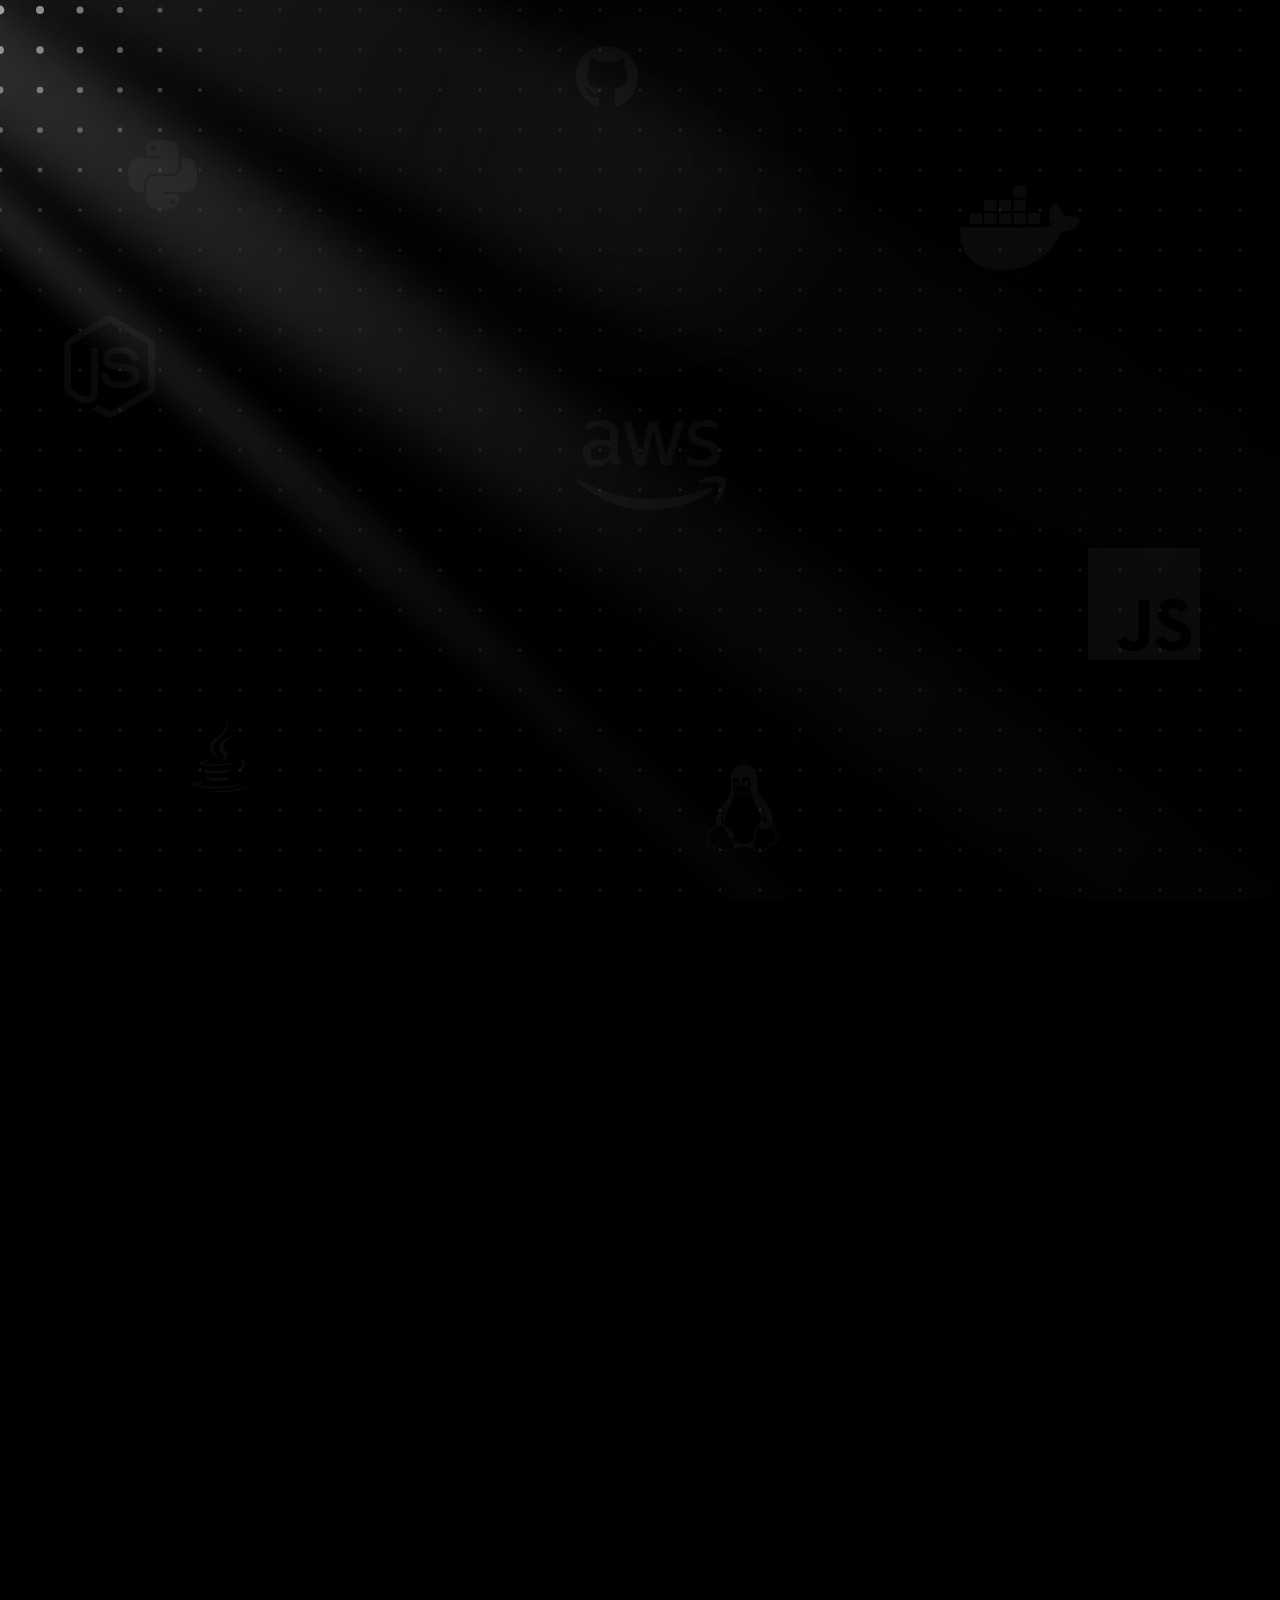
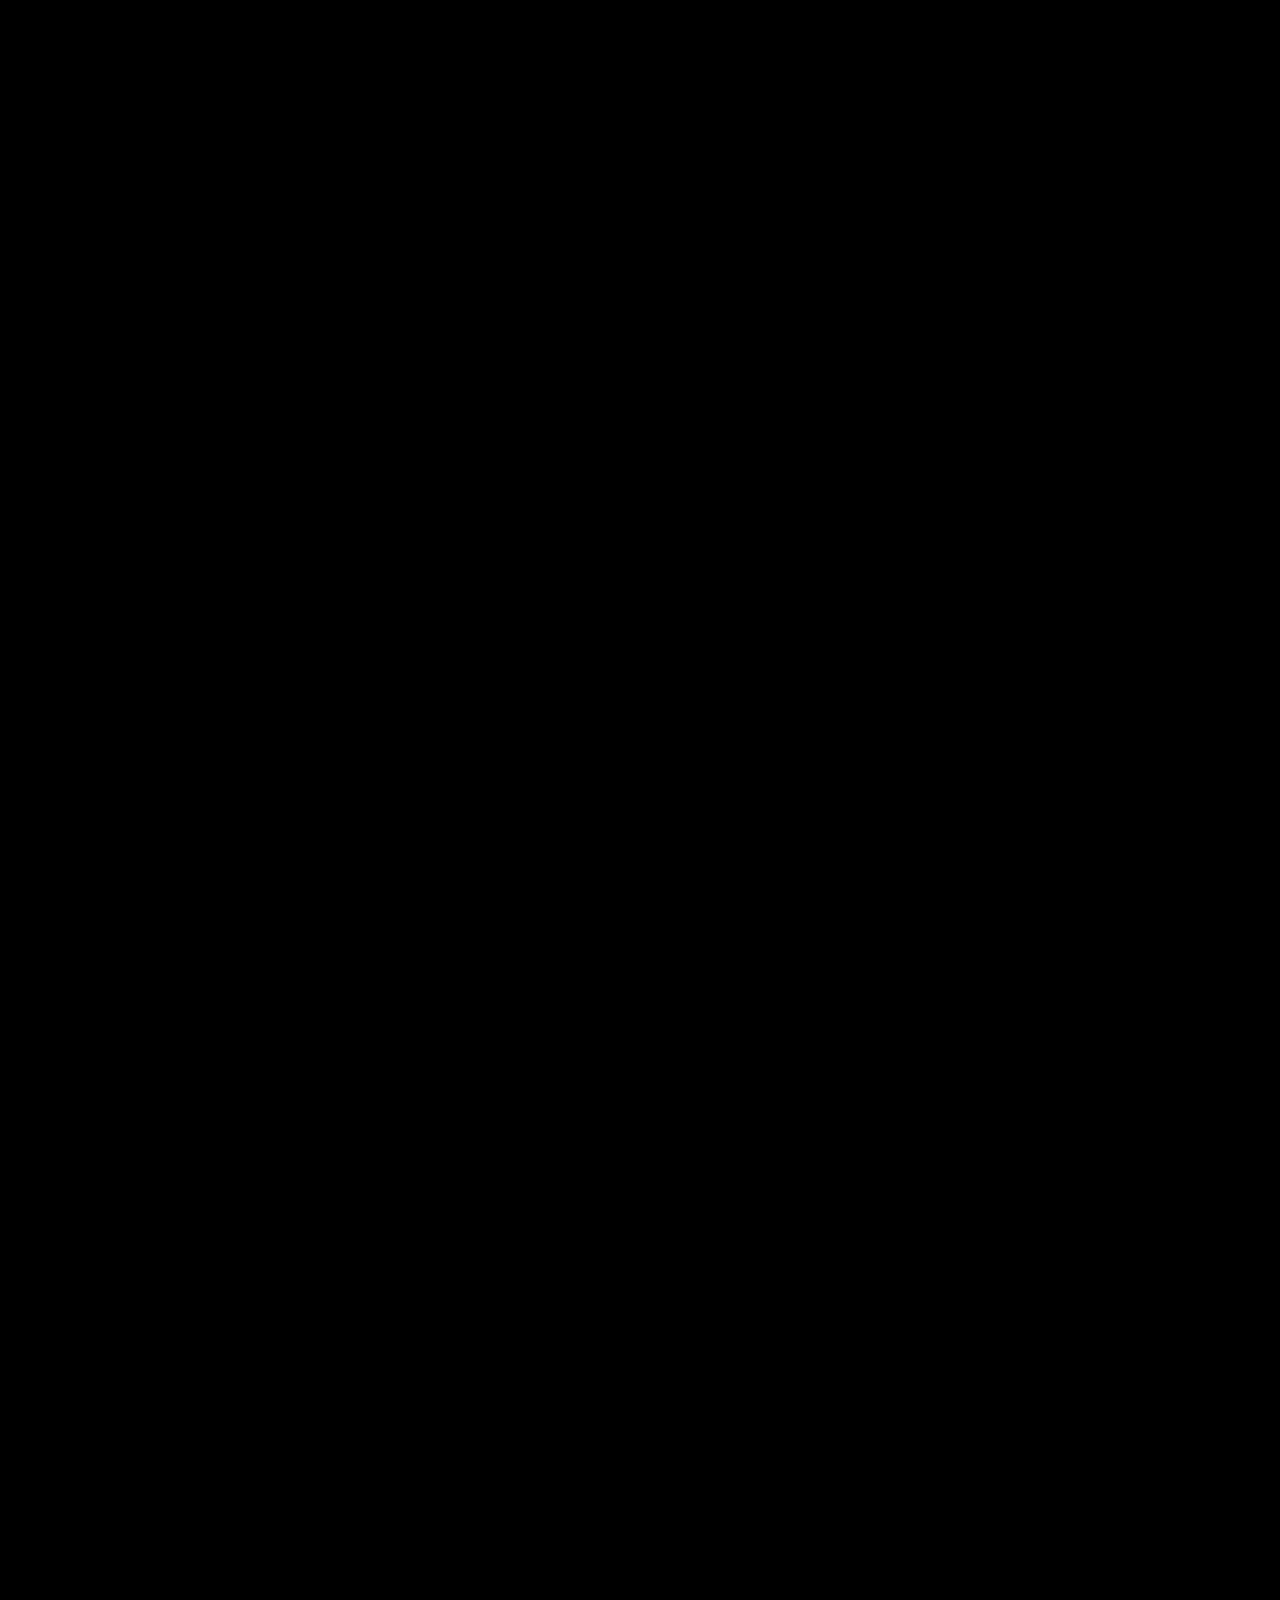
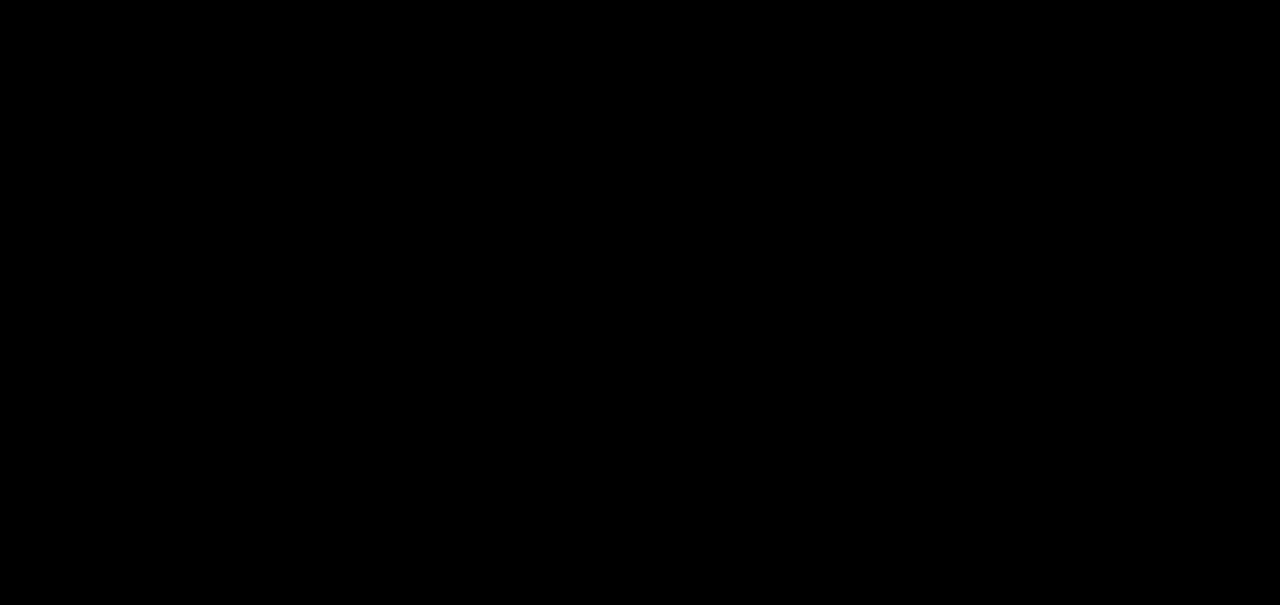
==== commit 15399e89: "Update index.html" ====
--- a/index.html
+++ b/index.html
@@ -384,7 +384,7 @@
                 <a href="mailto:aakash.dubey.prof@outlook.com" class="btn btn-primary"><i class="fa-solid fa-envelope"></i> Email</a>
                 <a href="https://github.com/yourusername" target="_blank" class="btn btn-outline"><i class="fa-brands fa-github"></i> GitHub</a>
                 <a href="https://linkedin.com/in/yourusername" target="_blank" class="btn btn-outline"><i class="fa-brands fa-linkedin"></i> LinkedIn</a>
-                <a href="./Aakash%20Resume.pages" download class="btn btn-outline"><i class="fa-solid fa-download"></i> CV</a>
+                <a href="./aakash-resume.pages" download class="btn btn-outline"><i class="fa-solid fa-download"></i> CV</a>
             </div>
         </section>
 
@@ -658,4 +658,4 @@
         });
     </script>
 </body>
-</html>+</html>
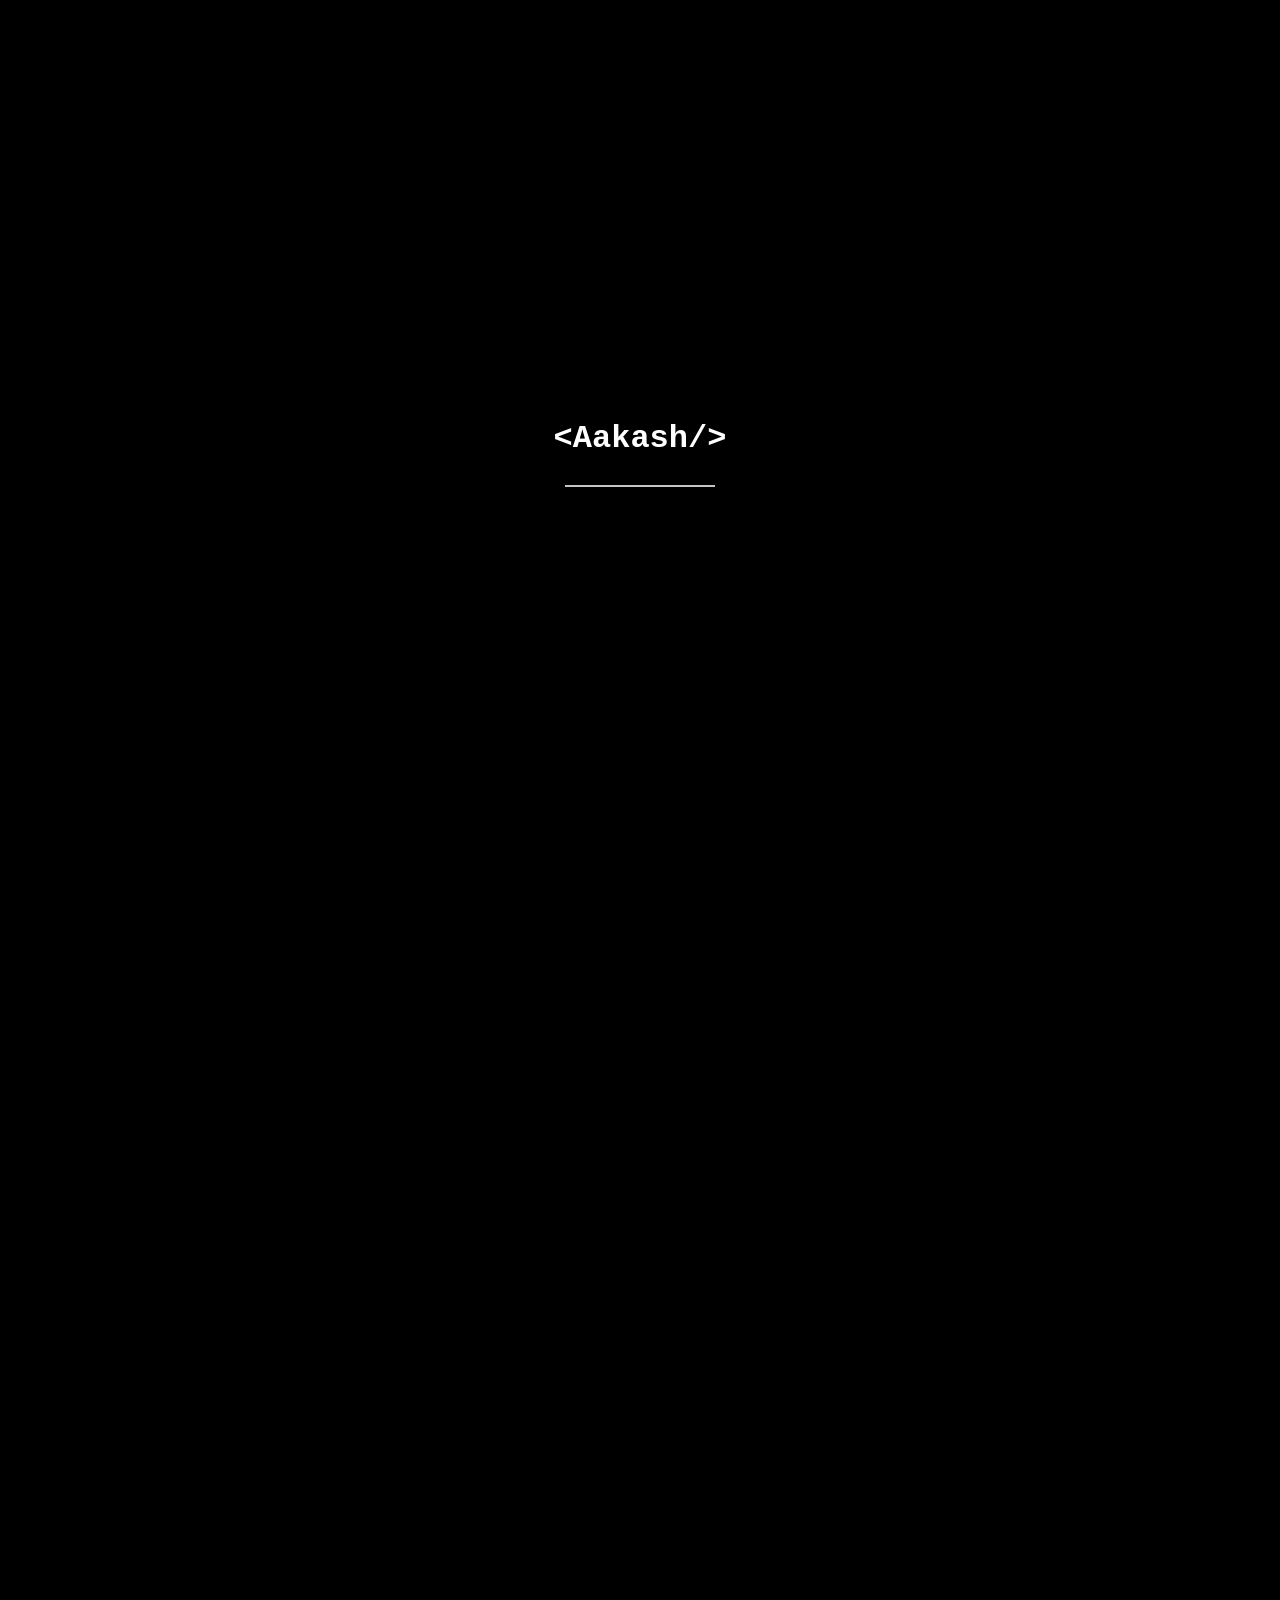
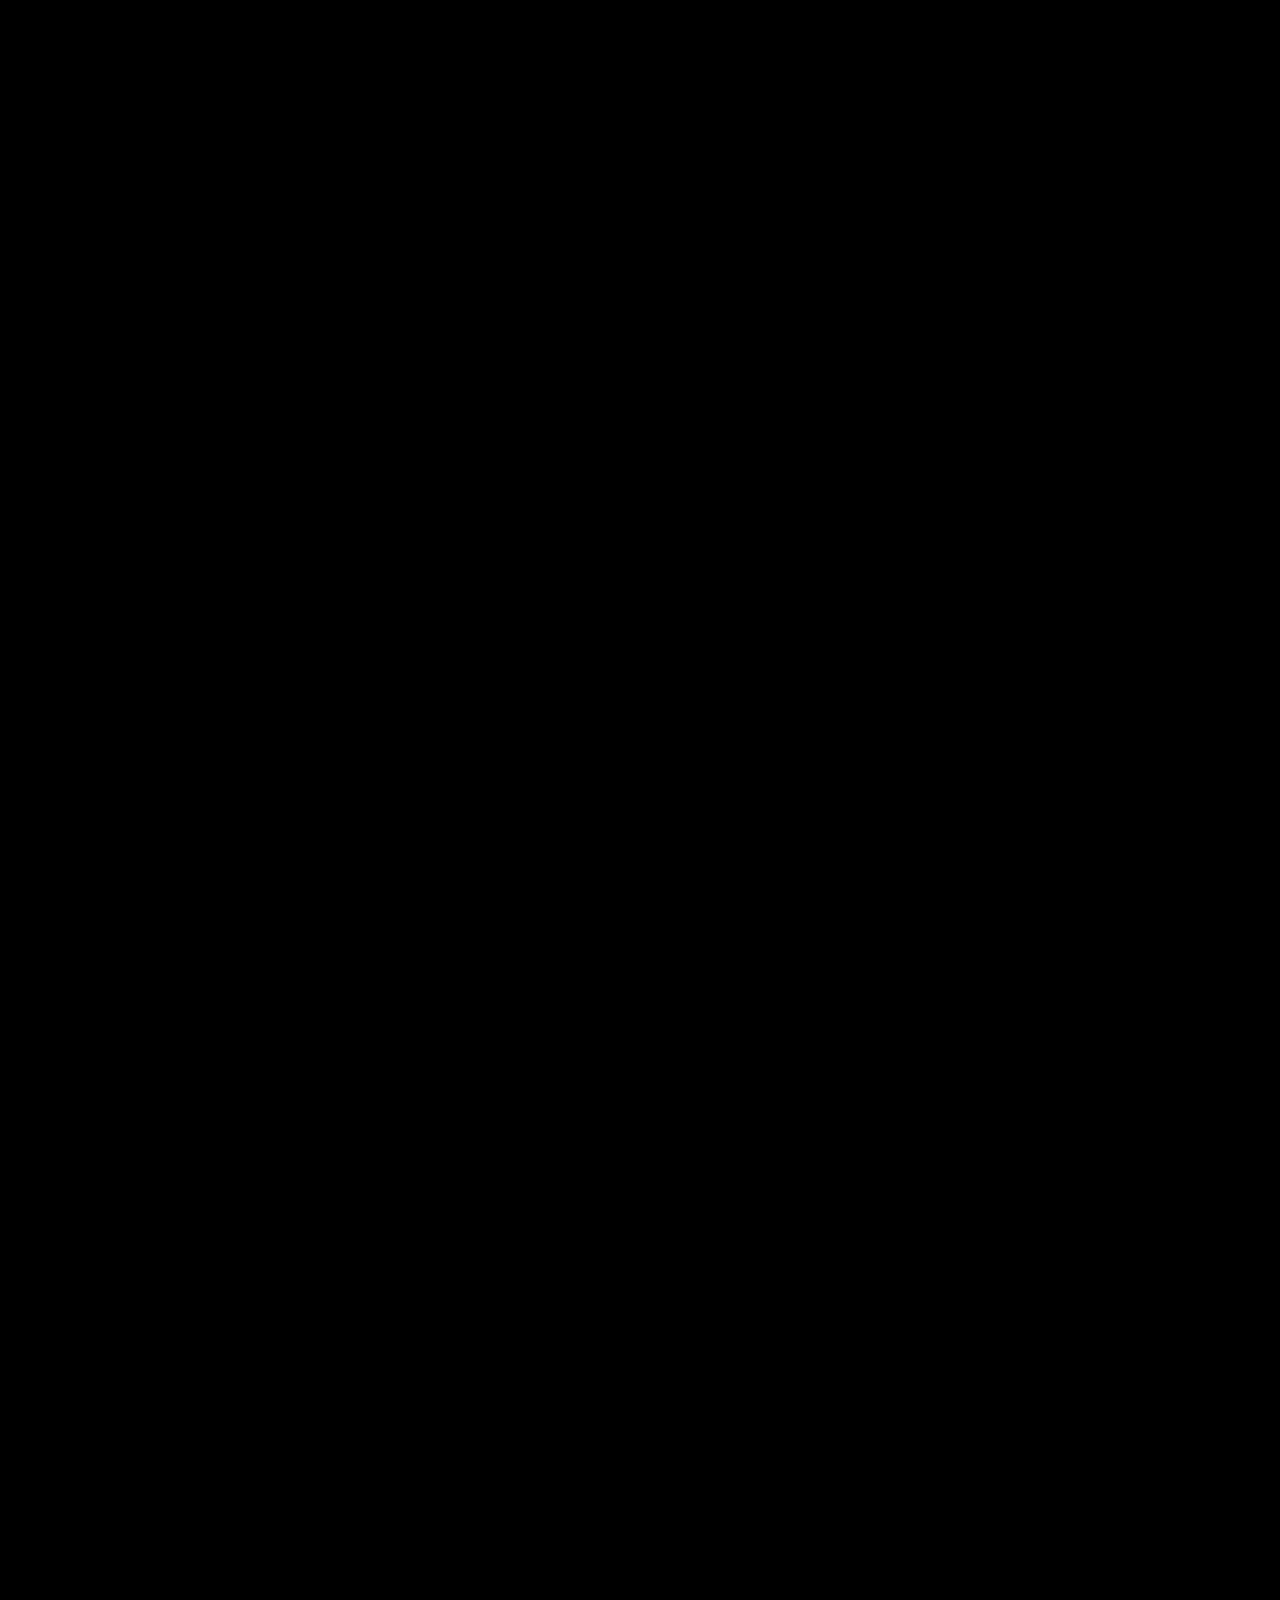
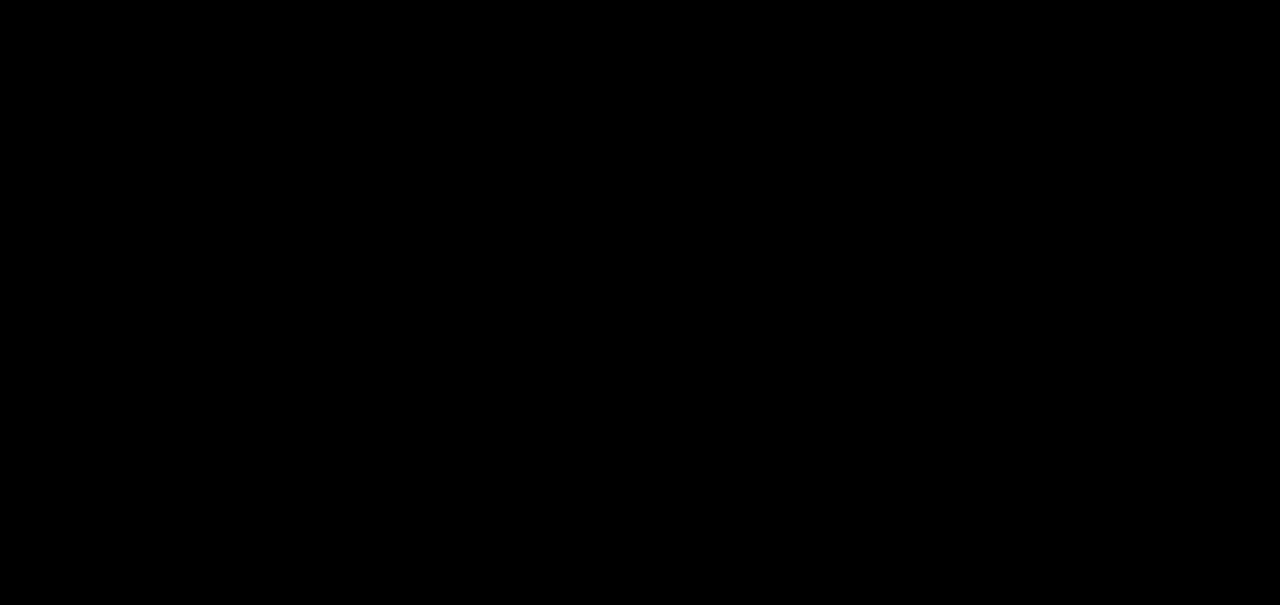
==== commit 97367db3: "Update index.html" ====
--- a/index.html
+++ b/index.html
@@ -383,7 +383,7 @@
             <div style="margin-top: 30px;">
                 <a href="mailto:aakash.dubey.prof@outlook.com" class="btn btn-primary"><i class="fa-solid fa-envelope"></i> Email</a>
                 <a href="https://github.com/yourusername" target="_blank" class="btn btn-outline"><i class="fa-brands fa-github"></i> GitHub</a>
-                <a href="https://linkedin.com/in/yourusername" target="_blank" class="btn btn-outline"><i class="fa-brands fa-linkedin"></i> LinkedIn</a>
+                <a href="www.linkedin.com/in/aakash-dubey-7095583a7" target="_blank" class="btn btn-outline"><i class="fa-brands fa-linkedin"></i> LinkedIn</a>
                 <a href="./aakash-resume.pages" download class="btn btn-outline"><i class="fa-solid fa-download"></i> CV</a>
             </div>
         </section>
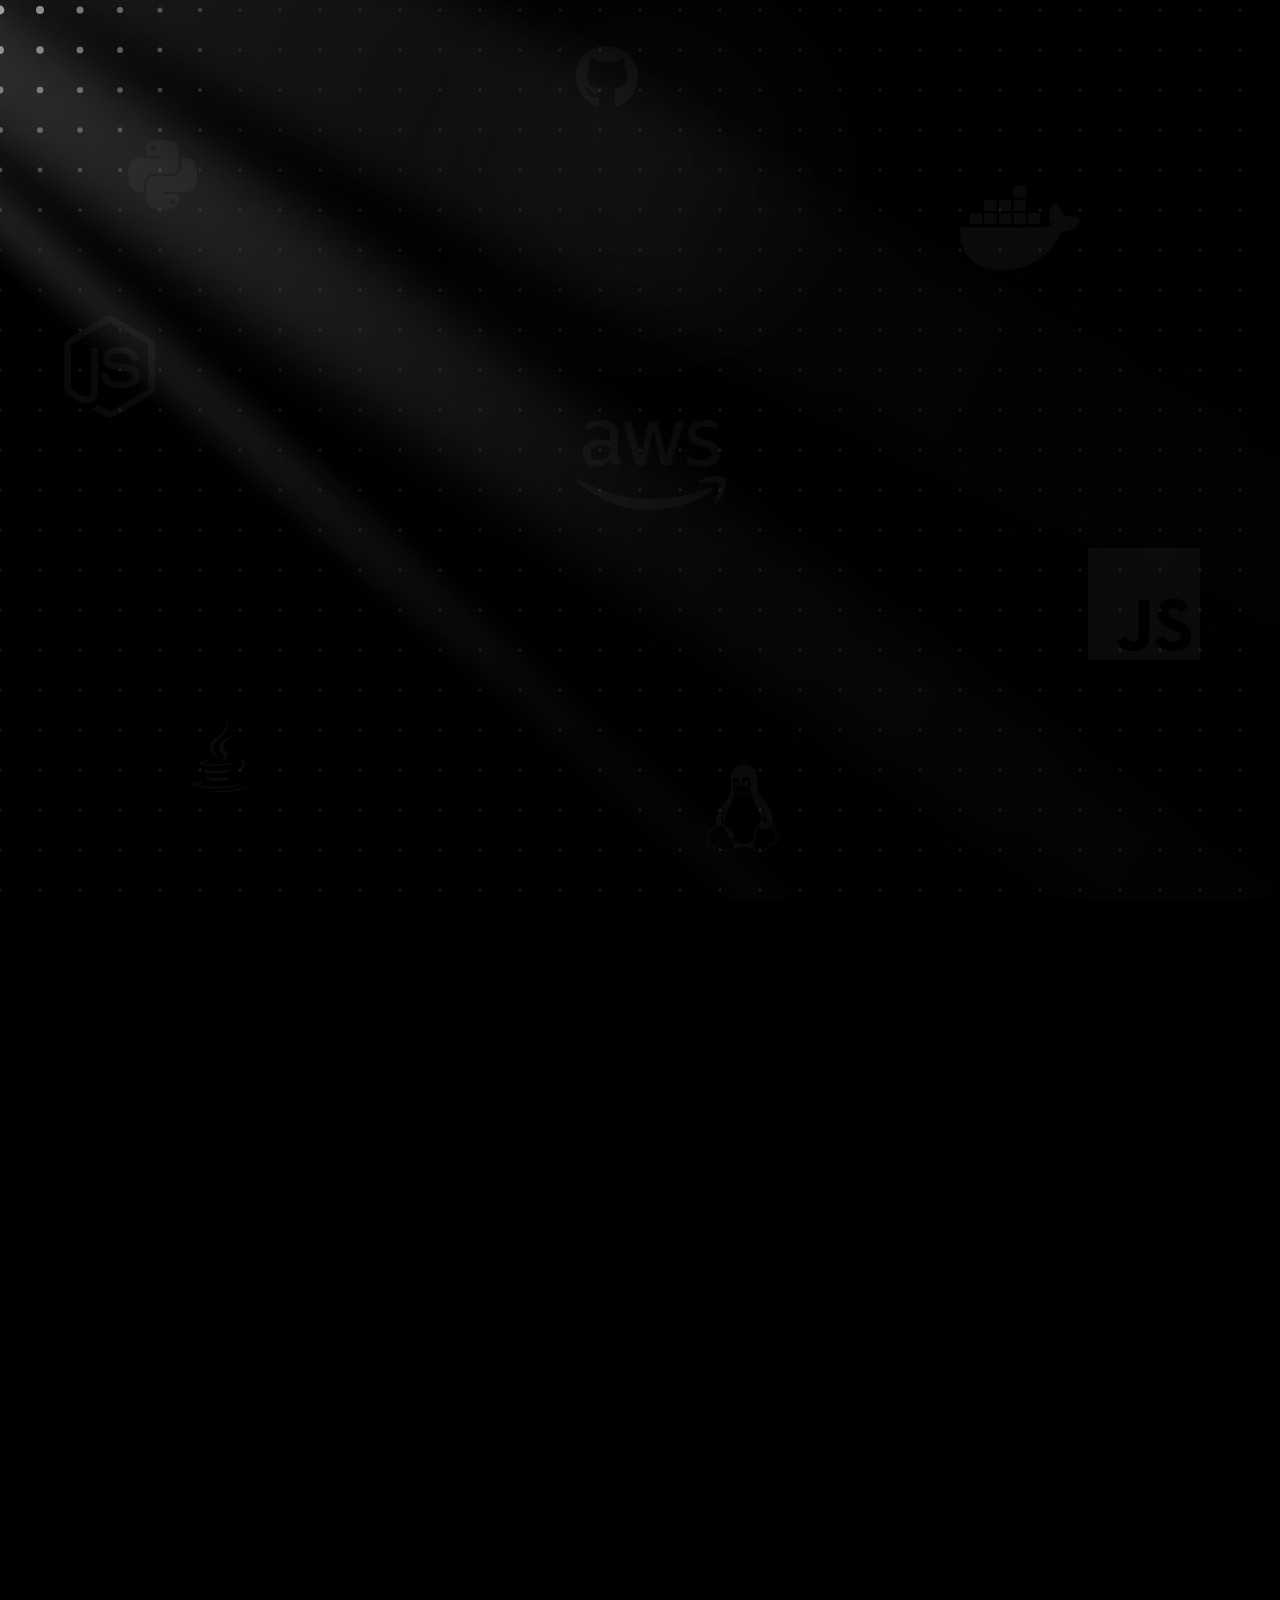
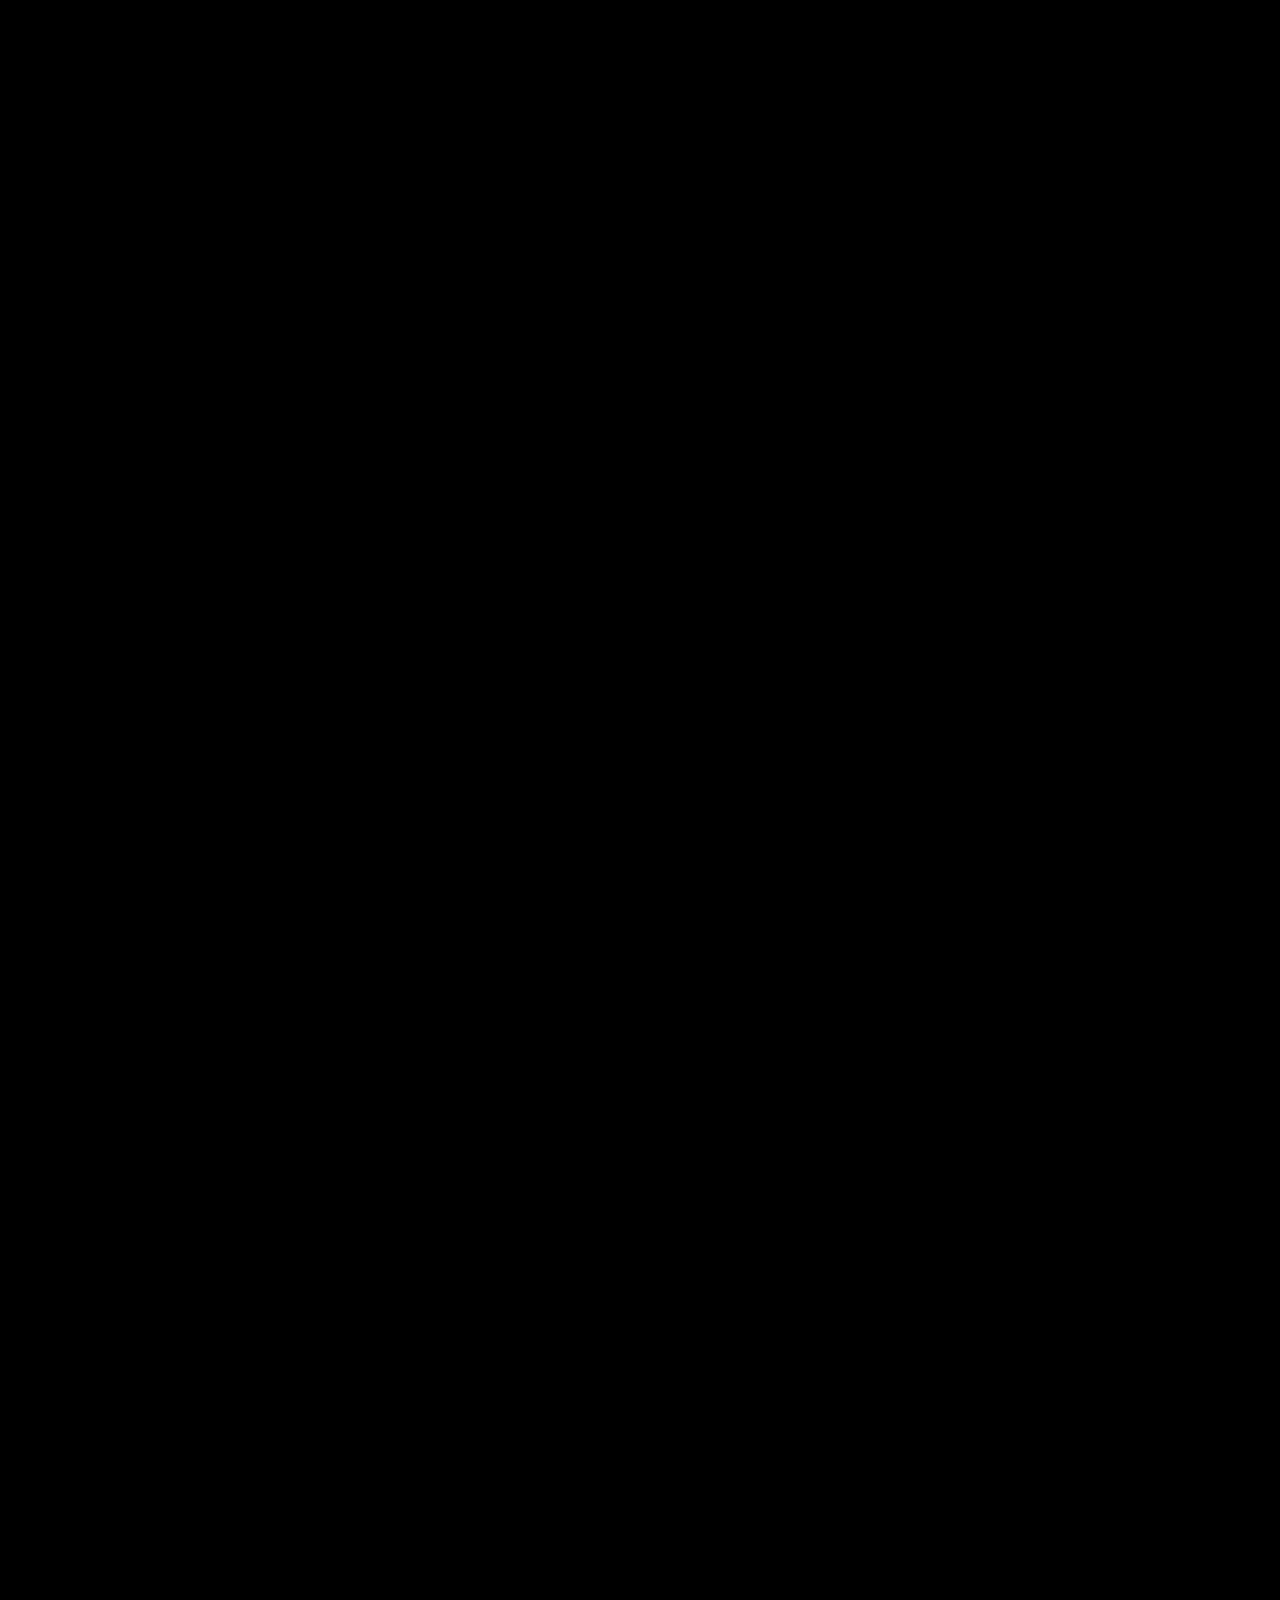
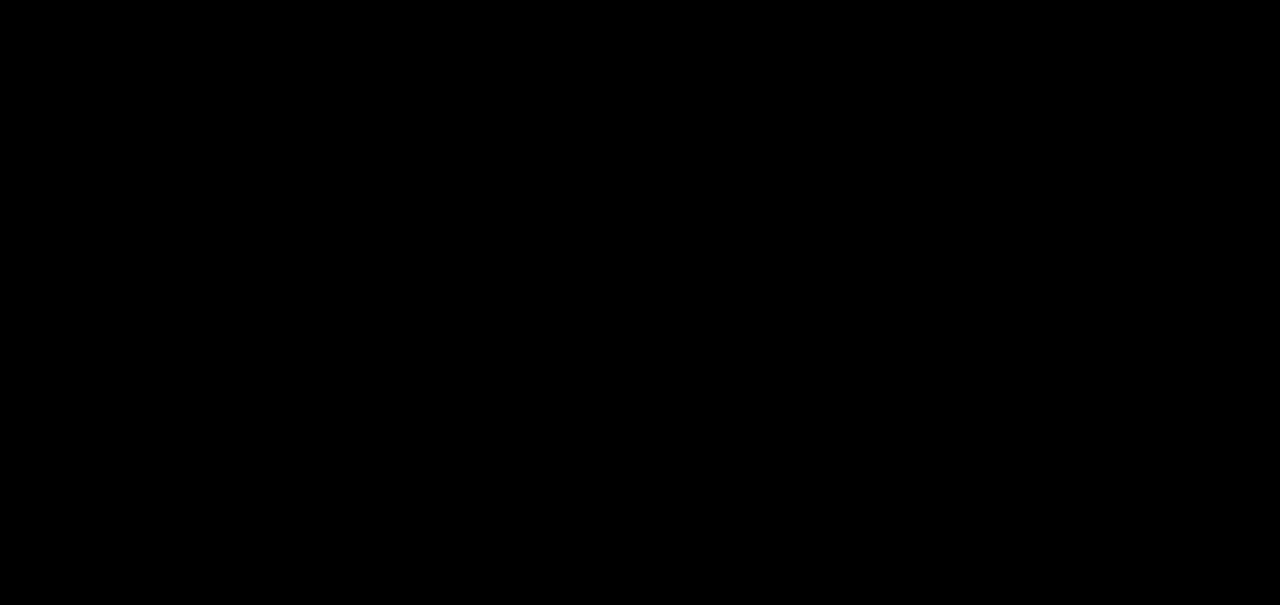
==== commit 2b30fb5e: "Update index.html" ====
--- a/index.html
+++ b/index.html
@@ -382,7 +382,7 @@
             <h2>Student & Aspiring Software Engineer</h2>
             <div style="margin-top: 30px;">
                 <a href="mailto:aakash.dubey.prof@outlook.com" class="btn btn-primary"><i class="fa-solid fa-envelope"></i> Email</a>
-                <a href="https://github.com/yourusername" target="_blank" class="btn btn-outline"><i class="fa-brands fa-github"></i> GitHub</a>
+                <a href="https://github.com/gavxkxge" target="_blank" class="btn btn-outline"><i class="fa-brands fa-github"></i> GitHub</a>
                 <a href="www.linkedin.com/in/aakash-dubey-7095583a7" target="_blank" class="btn btn-outline"><i class="fa-brands fa-linkedin"></i> LinkedIn</a>
                 <a href="./aakash-resume.pages" download class="btn btn-outline"><i class="fa-solid fa-download"></i> CV</a>
             </div>
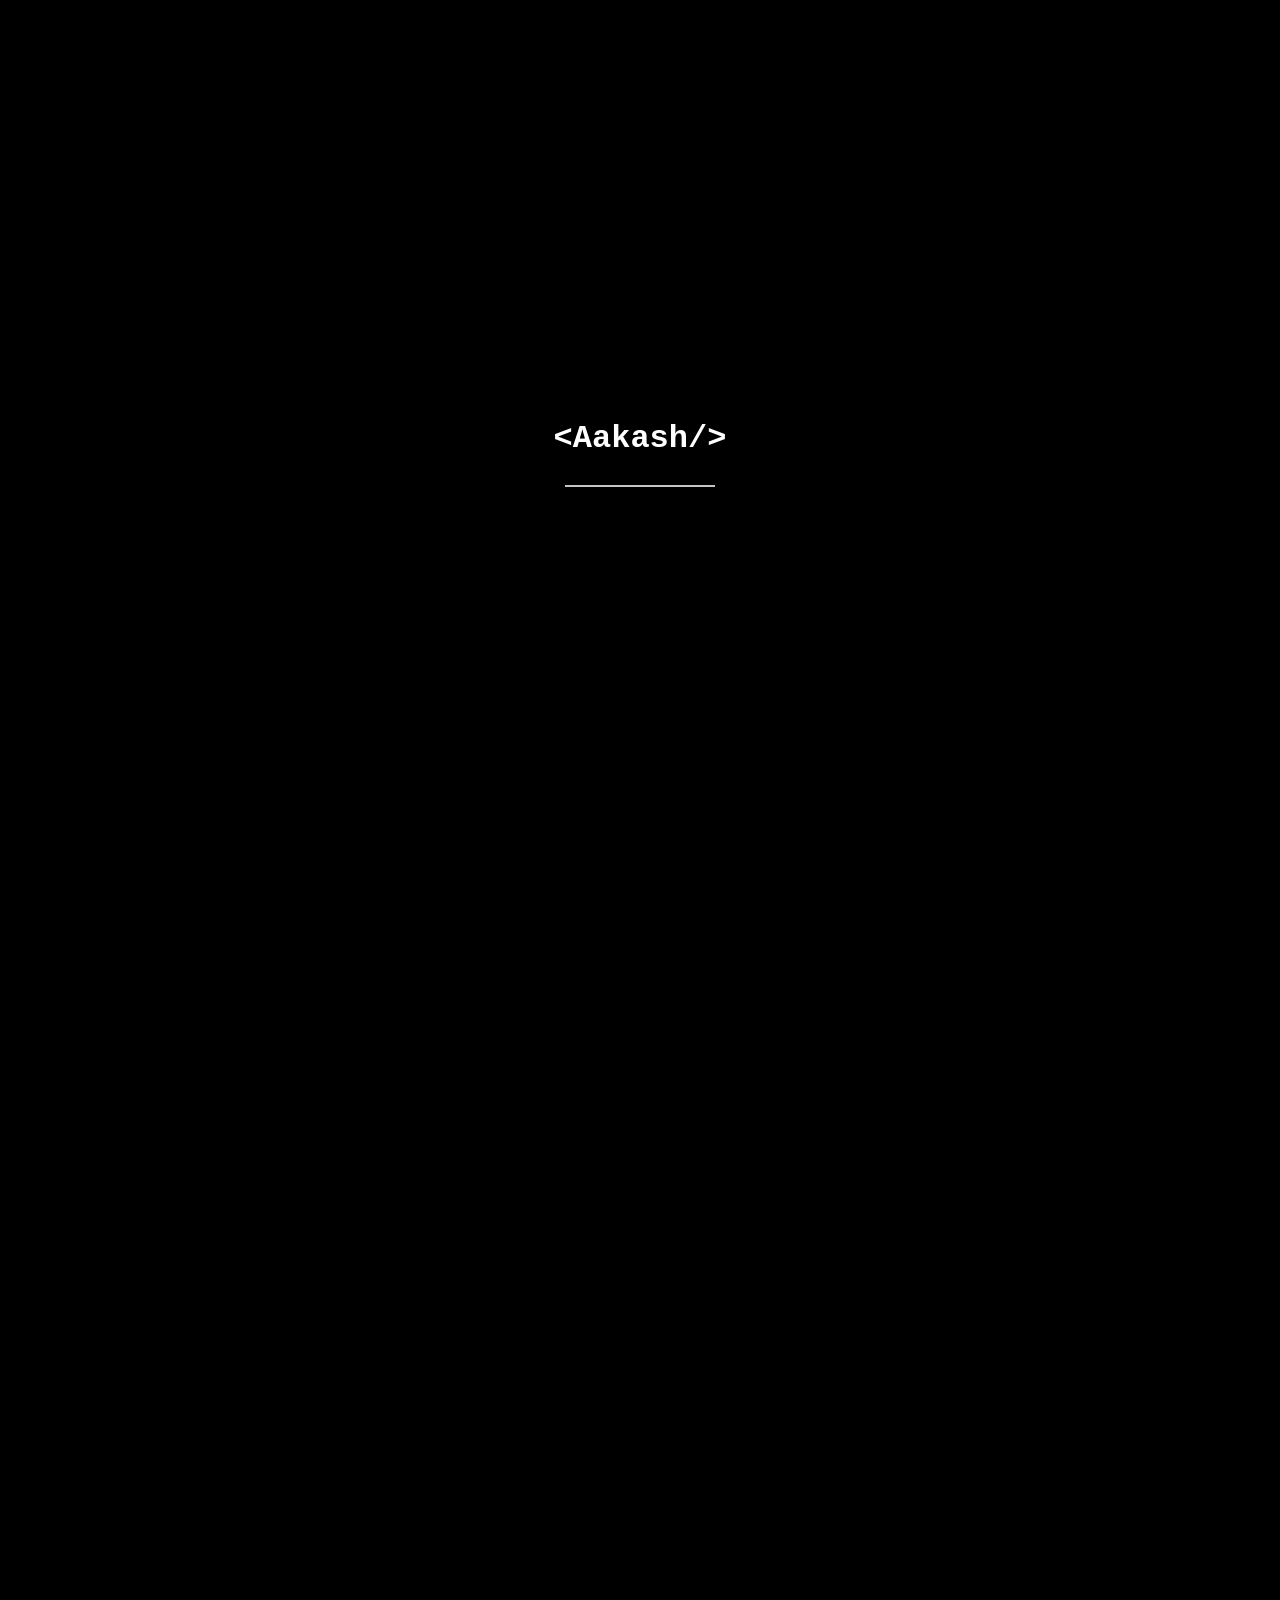
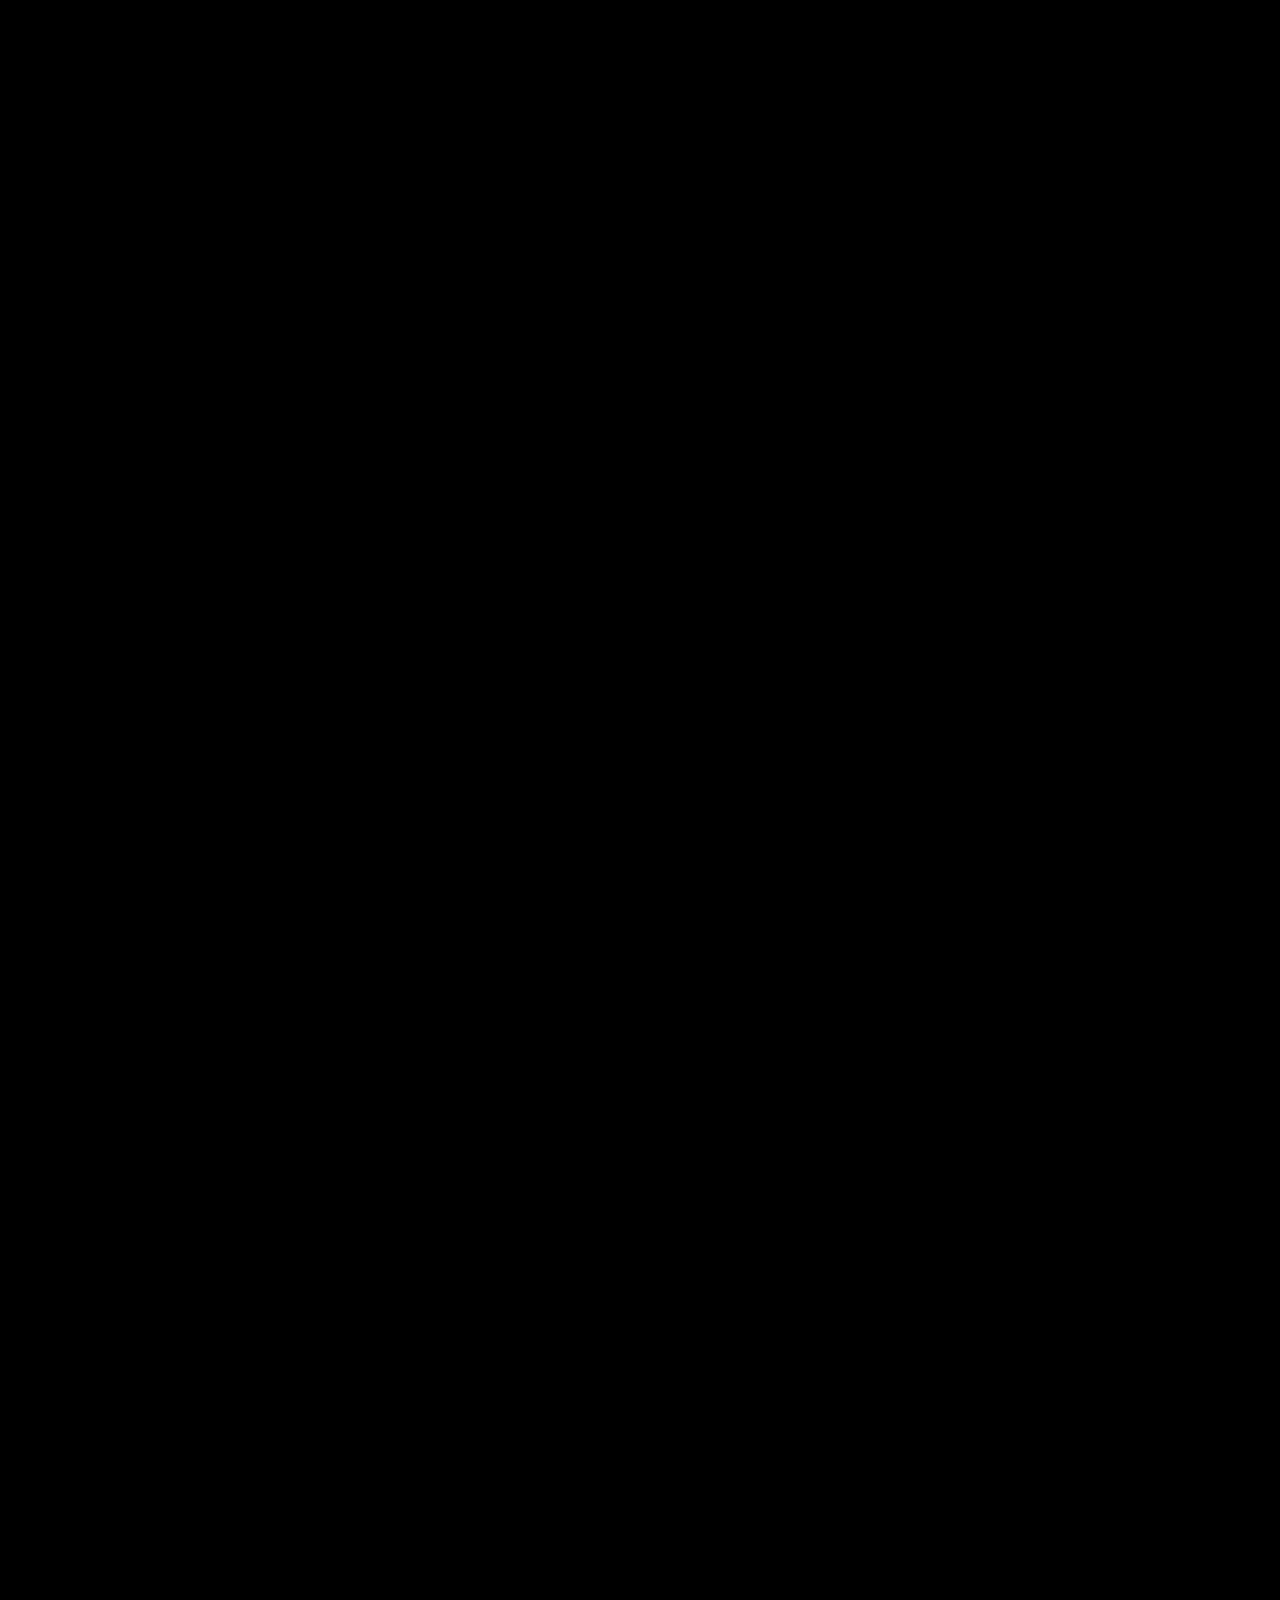
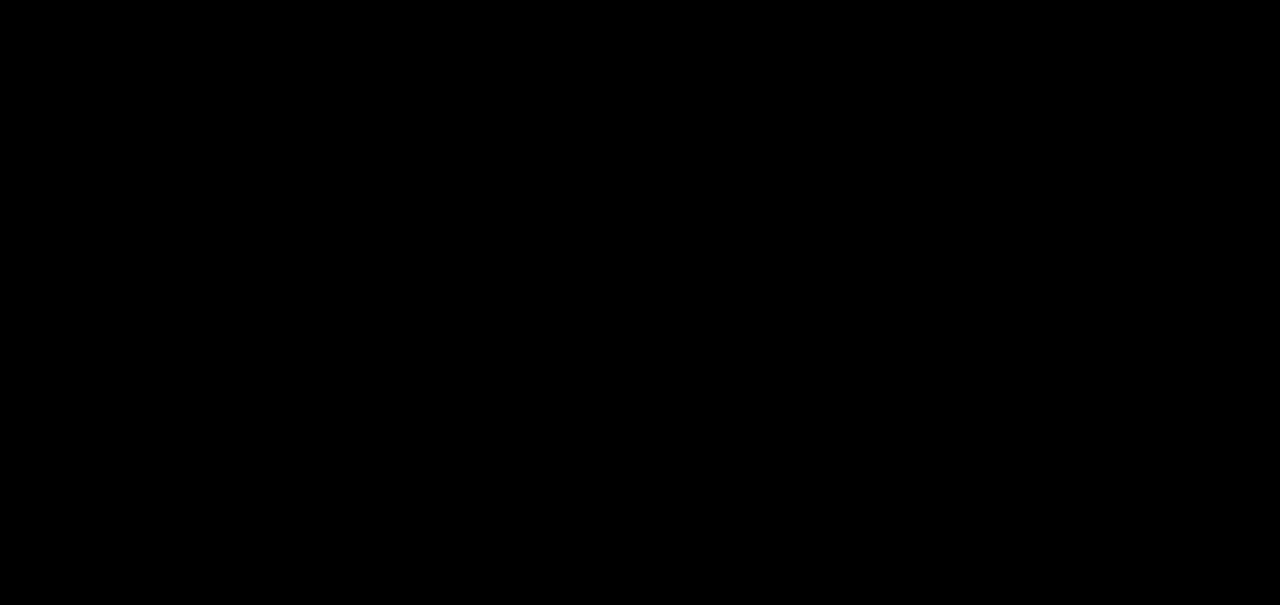
==== commit acbf6e5a: "Update index.html" ====
--- a/index.html
+++ b/index.html
@@ -383,7 +383,7 @@
             <div style="margin-top: 30px;">
                 <a href="mailto:aakash.dubey.prof@outlook.com" class="btn btn-primary"><i class="fa-solid fa-envelope"></i> Email</a>
                 <a href="https://github.com/gavxkxge" target="_blank" class="btn btn-outline"><i class="fa-brands fa-github"></i> GitHub</a>
-                <a href="www.linkedin.com/in/aakash-dubey-7095583a7" target="_blank" class="btn btn-outline"><i class="fa-brands fa-linkedin"></i> LinkedIn</a>
+                <a href="https://www.linkedin.com/in/aakash-dubey-7095583a7/" target="_blank" class="btn btn-outline"><i class="fa-brands fa-linkedin"></i> LinkedIn</a>
                 <a href="./aakash-resume.pages" download class="btn btn-outline"><i class="fa-solid fa-download"></i> CV</a>
             </div>
         </section>
